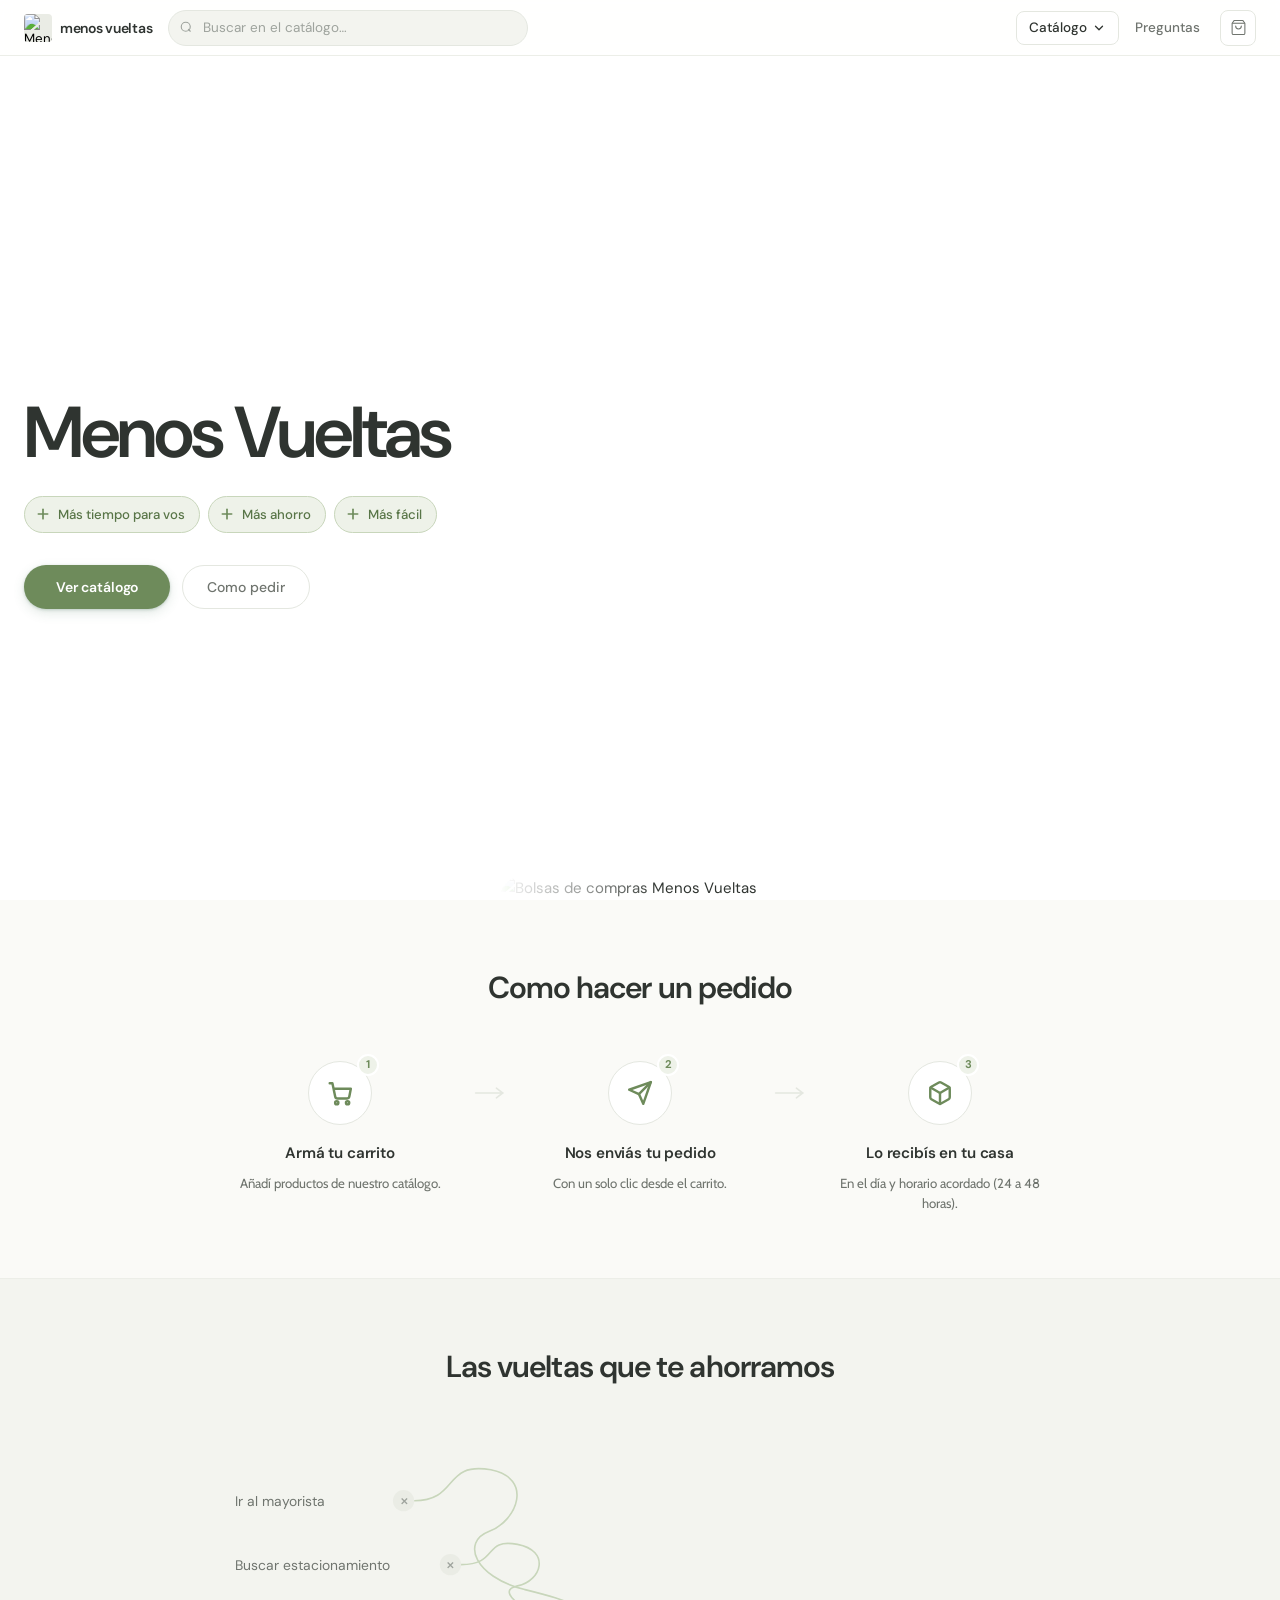
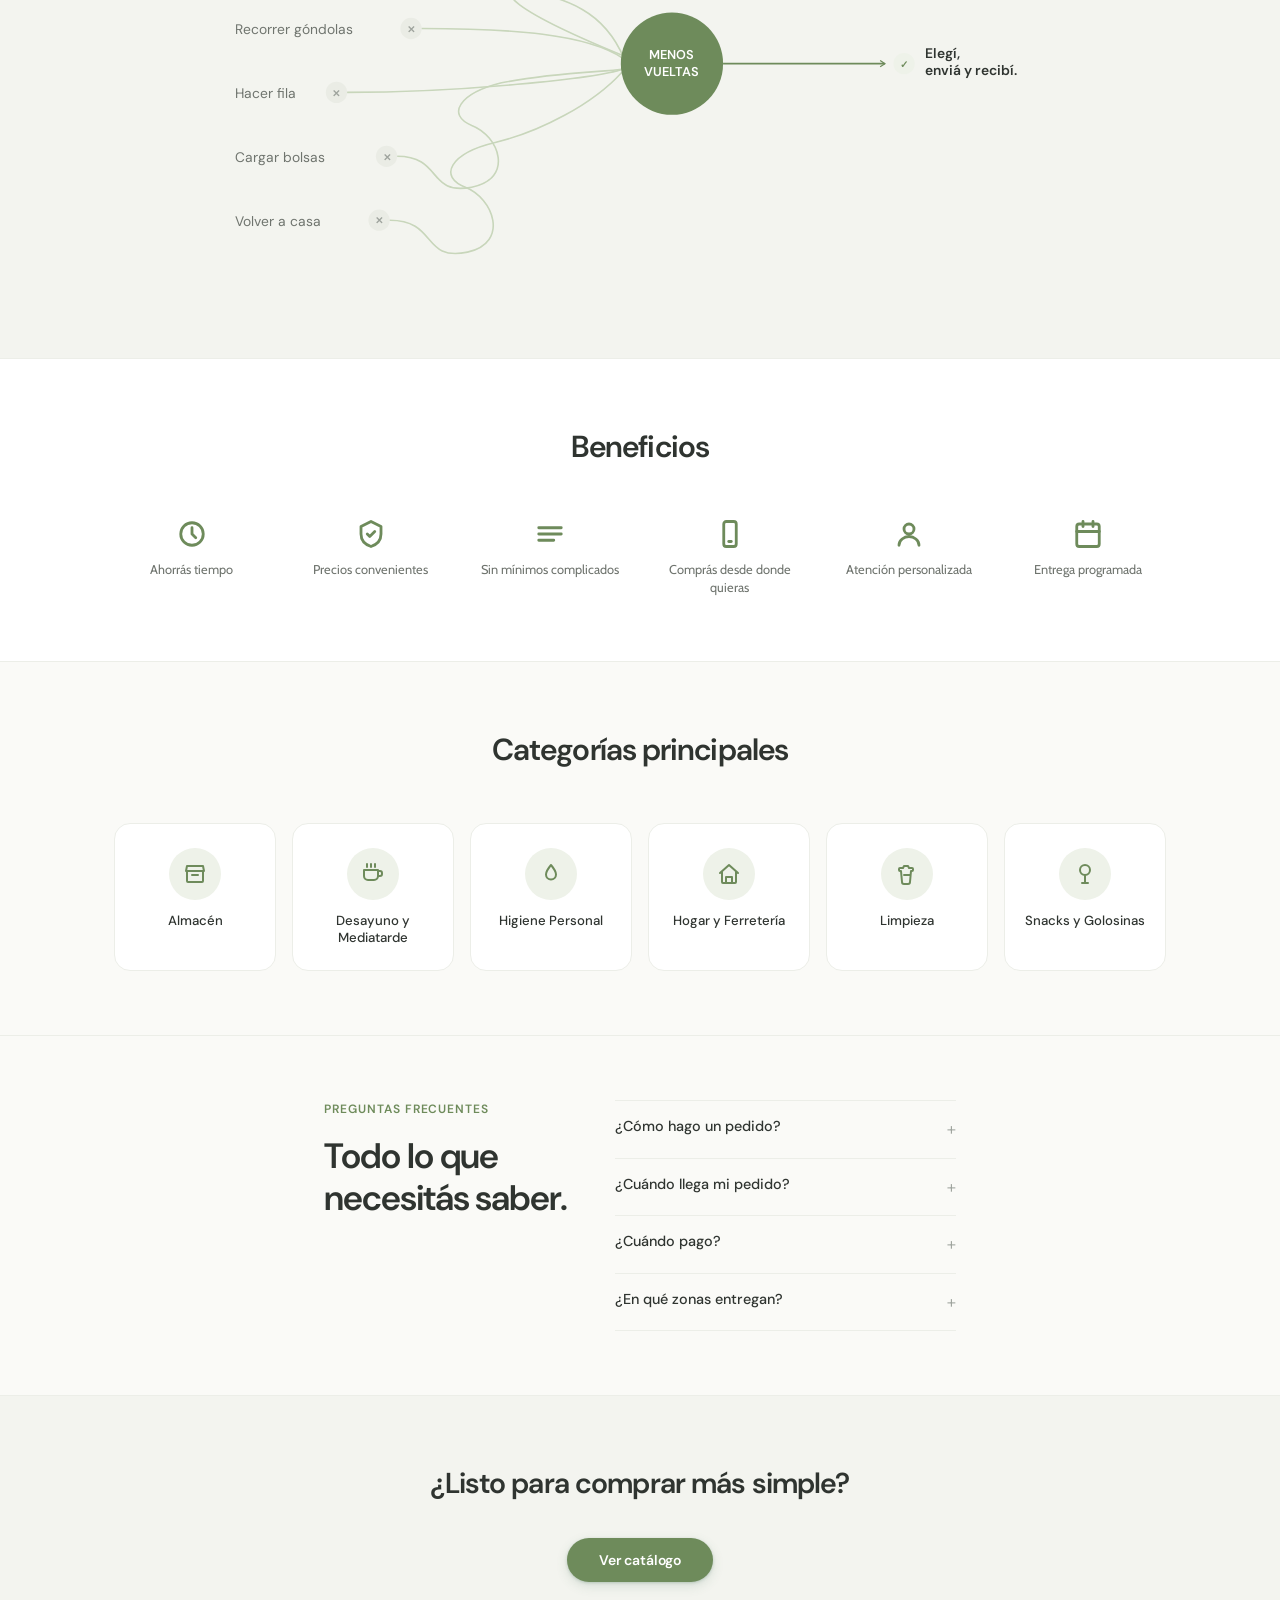
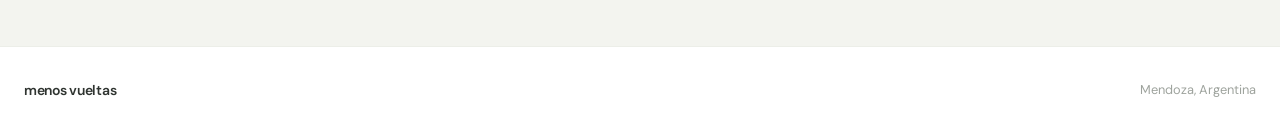
==== index.html @ cc782284 "Update index.html" ====
<!DOCTYPE html>
<html lang="es">
<head>
<meta charset="UTF-8">
<meta name="viewport" content="width=device-width, initial-scale=1.0">
<title>Menos Vueltas</title>
<link rel="preconnect" href="https://fonts.googleapis.com">
<link rel="preconnect" href="https://fonts.gstatic.com" crossorigin>
<link href="https://fonts.googleapis.com/css2?family=DM+Sans:ital,opsz,wght@0,9..40,300;0,9..40,400;0,9..40,500;0,9..40,600;0,9..40,700&family=Cabin:wght@400;500;600&display=swap" rel="stylesheet">
<link rel="stylesheet" href="styles.css">
</head>
<body>

<!-- ══ BARRA SUPERIOR ═ -->
<header class="topbar">
  <div class="topbar-inner">

    <button class="brand" onclick="mostrarLanding()">
      <img src="" alt="Menos Vueltas" class="brand-logo">
      <span class="brand-name">menos vueltas</span>
    </button>

    <div class="topbar-center">
      <div class="search-wrap">
        <svg class="search-icon" viewBox="0 0 20 20" fill="none">
          <circle cx="9" cy="9" r="6" stroke="currentColor" stroke-width="1.5"/>
          <path d="M15 15l-2.5-2.5" stroke="currentColor" stroke-width="1.5" stroke-linecap="round"/>
        </svg>
        <input type="text" id="buscador" placeholder="Buscar en el catálogo…" autocomplete="off">
      </div>
    </div>

    <nav class="topbar-nav">
      <div class="nav-dropdown" id="navDropdown">
        <button class="nav-pill" onclick="toggleMegamenu()">
          Catálogo
          <svg class="chevron" viewBox="0 0 16 16" fill="none">
            <path d="M4 6l4 4 4-4" stroke="currentColor" stroke-width="1.5" stroke-linecap="round" stroke-linejoin="round"/>
          </svg>
        </button>
        <div class="nav-megamenu">
          <div class="megamenu-grid" id="megamenuGrid"></div>
        </div>
      </div>

      <button class="nav-ghost hide-mobile" onclick="scrollLanding('faq')">Preguntas</button>

      <button class="cart-trigger" onclick="abrirCarrito()">
        <svg viewBox="0 0 24 24" fill="none">
          <path d="M6 2L3 6v14a2 2 0 002 2h14a2 2 0 002-2V6l-3-4z" stroke="currentColor" stroke-width="1.5" stroke-linejoin="round"/>
          <line x1="3" y1="6" x2="21" y2="6" stroke="currentColor" stroke-width="1.5"/>
          <path d="M16 10a4 4 0 01-8 0" stroke="currentColor" stroke-width="1.5" stroke-linecap="round"/>
        </svg>
        <span class="cart-count" id="cartCount">0</span>
      </button>
    </nav>

  </div>
</header>


<!-- ══ LANDING ══ -->
<div id="vista-landing">

  <!-- Hero -->
  <section class="hero-bg">
  <div class="hero">
    <div class="hero-inner">
      <h1 class="hero-title">Menos Vueltas</h1>
      <div class="hero-pills">
        <span class="hero-pill">
          <svg viewBox="0 0 24 24" fill="none" stroke="currentColor" stroke-width="2.5" stroke-linecap="round"><line x1="12" y1="5" x2="12" y2="19"/><line x1="5" y1="12" x2="19" y2="12"/></svg>
          Más tiempo para vos
        </span>
        <span class="hero-pill">
          <svg viewBox="0 0 24 24" fill="none" stroke="currentColor" stroke-width="2.5" stroke-linecap="round"><line x1="12" y1="5" x2="12" y2="19"/><line x1="5" y1="12" x2="19" y2="12"/></svg>
          Más ahorro
        </span>
        <span class="hero-pill">
          <svg viewBox="0 0 24 24" fill="none" stroke="currentColor" stroke-width="2.5" stroke-linecap="round"><line x1="12" y1="5" x2="12" y2="19"/><line x1="5" y1="12" x2="19" y2="12"/></svg>
          Más fácil
        </span>
      </div>
      <div class="hero-actions">
        <button class="btn-primary" onclick="mostrarCatalogo()">Ver catálogo</button>
        <button class="btn-ghost-dark" onclick="scrollLanding('como-comprar')">Como pedir</button>
      </div>
    </div>
    <div class="hero-visual">
      <img src="hero-bolsas.jpg" alt="Bolsas de compras Menos Vueltas" class="hero-photo">
    </div>
  </div>
  </section>

  <!-- Cómo comprar -->
  <section id="como-comprar" class="como-comprar">
    <div class="como-comprar-inner">
      <h2 class="seccion-h2-center">Como hacer un pedido</h2>
      <div class="pasos-row">

        <div class="paso">
          <div class="paso-icon">
            <span class="paso-num">1</span>
            <svg viewBox="0 0 24 24" fill="none" stroke="currentColor" stroke-width="2.25" stroke-linecap="round" stroke-linejoin="round">
              <circle cx="9" cy="21" r="1.5"/>
              <circle cx="19" cy="21" r="1.5"/>
              <path d="M2.5 3h2.5l2.6 12.4a2 2 0 002 1.6h9a2 2 0 002-1.8L22 8H6"/>
            </svg>
          </div>
          <h3>Armá tu carrito</h3>
          <p>Añadí productos de nuestro catálogo.</p>
        </div>

        <div class="paso-arrow-wrap">
          <svg class="paso-arrow" viewBox="0 0 40 16" fill="none" stroke="currentColor" stroke-width="2" stroke-linecap="round">
            <path d="M2 8h34M28 2l8 6-8 6"/>
          </svg>
        </div>

        <div class="paso">
          <div class="paso-icon">
            <span class="paso-num">2</span>
            <svg viewBox="0 0 24 24" fill="none" stroke="currentColor" stroke-width="2.25" stroke-linecap="round" stroke-linejoin="round">
              <path d="M22 2L11 13"/>
              <path d="M22 2l-7 20-4-9-9-4 20-7z"/>
            </svg>
          </div>
          <h3>Nos enviás tu pedido</h3>
          <p>Con un solo clic desde el carrito.</p>
        </div>

        <div class="paso-arrow-wrap">
          <svg class="paso-arrow" viewBox="0 0 40 16" fill="none" stroke="currentColor" stroke-width="2" stroke-linecap="round">
            <path d="M2 8h34M28 2l8 6-8 6"/>
          </svg>
        </div>

        <div class="paso">
          <div class="paso-icon">
            <span class="paso-num">3</span>
            <svg viewBox="0 0 24 24" fill="none" stroke="currentColor" stroke-width="2.25" stroke-linecap="round" stroke-linejoin="round">
              <path d="M21 16V8a2 2 0 00-1-1.73l-7-4a2 2 0 00-2 0l-7 4A2 2 0 003 8v8a2 2 0 001 1.73l7 4a2 2 0 002 0l7-4A2 2 0 0021 16z"/>
              <polyline points="3.27 6.96 12 12.01 20.73 6.96"/>
              <line x1="12" y1="22.08" x2="12" y2="12"/>
            </svg>
          </div>
          <h3>Lo recibís en tu casa</h3>
          <p>En el día y horario acordado (24 a 48 horas).</p>
        </div>

      </div>
    </div>
  </section>

  <!-- Las vueltas que te ahorramos -->
  <section class="vueltas">
    <div class="vueltas-inner">
      <h2 class="seccion-h2-center">Las vueltas que te ahorramos</h2>

      <div class="vueltas-svg-wrap">
        <svg class="vueltas-svg" viewBox="0 0 800 420" xmlns="http://www.w3.org/2000/svg" preserveAspectRatio="xMidYMid meet">
          <defs>
            <marker id="arrowVueltas" viewBox="0 0 10 10" refX="8" refY="5" markerWidth="5" markerHeight="5" orient="auto-start-reverse">
              <path d="M2 1L8 5L2 9" fill="none" stroke="#6E8B5B" stroke-width="1.5"/>
            </marker>
          </defs>

          <!-- ══ ITEMS IZQUIERDA — texto a la izquierda, badge pegado al final ══ -->
          <text x="20" y="62"  font-size="13" fill="#6F746E" font-family="DM Sans, sans-serif">Ir al mayorista</text>
          <circle cx="178" cy="57"  r="10" fill="#EAECE5"/>
          <text   x="178" y="61"  font-size="9" fill="#9EA39D" text-anchor="middle" font-weight="600">✕</text>

          <text x="20" y="122" font-size="13" fill="#6F746E" font-family="DM Sans, sans-serif">Buscar estacionamiento</text>
          <circle cx="222" cy="117" r="10" fill="#EAECE5"/>
          <text   x="222" y="121" font-size="9" fill="#9EA39D" text-anchor="middle" font-weight="600">✕</text>

          <text x="20" y="182" font-size="13" fill="#6F746E" font-family="DM Sans, sans-serif">Recorrer góndolas</text>
          <circle cx="185" cy="177" r="10" fill="#EAECE5"/>
          <text   x="185" y="181" font-size="9" fill="#9EA39D" text-anchor="middle" font-weight="600">✕</text>

          <text x="20" y="242" font-size="13" fill="#6F746E" font-family="DM Sans, sans-serif">Hacer fila</text>
          <circle cx="115" cy="237" r="10" fill="#EAECE5"/>
          <text   x="115" y="241" font-size="9" fill="#9EA39D" text-anchor="middle" font-weight="600">✕</text>

          <text x="20" y="302" font-size="13" fill="#6F746E" font-family="DM Sans, sans-serif">Cargar bolsas</text>
          <circle cx="162" cy="297" r="10" fill="#EAECE5"/>
          <text   x="162" y="301" font-size="9" fill="#9EA39D" text-anchor="middle" font-weight="600">✕</text>

          <text x="20" y="362" font-size="13" fill="#6F746E" font-family="DM Sans, sans-serif">Volver a casa</text>
          <circle cx="155" cy="357" r="10" fill="#EAECE5"/>
          <text   x="155" y="361" font-size="9" fill="#9EA39D" text-anchor="middle" font-weight="600">✕</text>

          <!-- ══ CURVAS CON RULOS desde el borde derecho de cada badge ══ -->

          <!-- Ir al mayorista (sale x=188): rulo hacia arriba -->
          <path d="M188 57 C 230 57, 215 20, 260 28 C 300 36, 285 76, 258 86 C 232 96, 245 128, 290 140 C 330 150, 365 158, 385 205"
                stroke="#C8D6BB" stroke-width="1.5" fill="none"/>

          <!-- Buscar estacionamiento (sale x=232): rulo pequeño arriba -->
          <path d="M232 117 C 268 117, 252 92, 285 98 C 316 104, 308 132, 285 137 C 266 141, 275 158, 388 204"
                stroke="#C8D6BB" stroke-width="1.5" fill="none"/>

          <!-- Recorrer góndolas (sale x=195): leve arco -->
          <path d="M195 177 C 280 177, 350 182, 384 205"
                stroke="#C8D6BB" stroke-width="1.5" fill="none"/>

          <!-- Hacer fila (sale x=125): leve arco desde abajo -->
          <path d="M125 237 C 230 237, 360 224, 384 215"
                stroke="#C8D6BB" stroke-width="1.5" fill="none"/>

          <!-- Cargar bolsas (sale x=172): rulo hacia abajo -->
          <path d="M172 297 C 215 297, 200 334, 242 326 C 282 318, 268 278, 242 268 C 218 258, 230 238, 270 228 C 320 218, 365 218, 385 215"
                stroke="#C8D6BB" stroke-width="1.5" fill="none"/>

          <!-- Volver a casa (sale x=165): rulo grande hacia abajo -->
          <path d="M165 357 C 210 357, 195 396, 238 387 C 278 378, 262 336, 236 326 C 210 316, 222 294, 264 284 C 306 274, 356 248, 383 218"
                stroke="#C8D6BB" stroke-width="1.5" fill="none"/>

          <!-- ══ LOGO CENTRAL ══ -->
          <circle cx="430" cy="210" r="48" fill="#6E8B5B"/>
          <text x="430" y="206" font-size="12" fill="white" text-anchor="middle" font-family="DM Sans, sans-serif" font-weight="600">MENOS</text>
          <text x="430" y="222" font-size="12" fill="white" text-anchor="middle" font-family="DM Sans, sans-serif" font-weight="600">VUELTAS</text>

          <!-- ══ LÍNEA DE SALIDA ══ -->
          <path d="M478 210 L 630 210" stroke="#6E8B5B" stroke-width="1.5" fill="none" marker-end="url(#arrowVueltas)"/>

          <!-- Check + texto -->
          <circle cx="648" cy="210" r="10" fill="#EEF2E9"/>
          <text x="648" y="214" font-size="9" fill="#6E8B5B" text-anchor="middle" font-weight="700">✓</text>
          <text x="668" y="205" font-size="13" fill="#2F3430" font-family="DM Sans, sans-serif" font-weight="600">Elegí,</text>
          <text x="668" y="221" font-size="13" fill="#2F3430" font-family="DM Sans, sans-serif" font-weight="600">enviá y recibí.</text>

        </svg>
      </div>

    </div>
  </section>

  <!-- Beneficios -->
  <section class="beneficios">
    <div class="beneficios-inner">
      <h2 class="seccion-h2-center">Beneficios</h2>
      <div class="beneficios-grid">

        <div class="beneficio">
          <svg viewBox="0 0 24 24" fill="none" stroke="currentColor" stroke-width="2.25" stroke-linecap="round" stroke-linejoin="round">
            <circle cx="12" cy="12" r="9"/>
            <polyline points="12 7 12 12 15 15"/>
          </svg>
          <p>Ahorrás tiempo</p>
        </div>

        <div class="beneficio">
          <svg viewBox="0 0 24 24" fill="none" stroke="currentColor" stroke-width="2.25" stroke-linecap="round" stroke-linejoin="round">
            <path d="M12 2l8 4v6c0 5-3.5 8.5-8 10-4.5-1.5-8-5-8-10V6l8-4z"/>
            <path d="M9 12l2 2 4-4"/>
          </svg>
          <p>Precios convenientes</p>
        </div>

        <div class="beneficio">
          <svg viewBox="0 0 24 24" fill="none" stroke="currentColor" stroke-width="2.25" stroke-linecap="round" stroke-linejoin="round">
            <path d="M3 7h18M3 12h18M3 17h12"/>
          </svg>
          <p>Sin mínimos complicados</p>
        </div>

        <div class="beneficio">
          <svg viewBox="0 0 24 24" fill="none" stroke="currentColor" stroke-width="2.25" stroke-linecap="round" stroke-linejoin="round">
            <rect x="7" y="2" width="10" height="20" rx="2"/>
            <line x1="11" y1="18" x2="13" y2="18"/>
          </svg>
          <p>Comprás desde donde quieras</p>
        </div>

        <div class="beneficio">
          <svg viewBox="0 0 24 24" fill="none" stroke="currentColor" stroke-width="2.25" stroke-linecap="round" stroke-linejoin="round">
            <circle cx="12" cy="8" r="4"/>
            <path d="M4 21c0-4 4-7 8-7s8 3 8 7"/>
          </svg>
          <p>Atención personalizada</p>
        </div>

        <div class="beneficio">
          <svg viewBox="0 0 24 24" fill="none" stroke="currentColor" stroke-width="2.25" stroke-linecap="round" stroke-linejoin="round">
            <rect x="3" y="4" width="18" height="18" rx="2"/>
            <line x1="16" y1="2" x2="16" y2="6"/>
            <line x1="8" y1="2" x2="8" y2="6"/>
            <line x1="3" y1="10" x2="21" y2="10"/>
          </svg>
          <p>Entrega programada</p>
        </div>

      </div>
    </div>
  </section>

  <!-- Categorías principales -->
  <section class="categorias-home">
    <div class="categorias-home-inner">
      <h2 class="seccion-h2-center">Categorías principales</h2>
      <div class="categorias-grid">

        <button class="categoria-card" onclick="mostrarCatalogo('Almacen')">
          <div class="categoria-img-wrap">
            <svg viewBox="0 0 24 24" fill="none" stroke="currentColor" stroke-width="2" stroke-linecap="round" stroke-linejoin="round"><path d="M3 9l1-5h16l1 5"/><path d="M4 9h16v10a1 1 0 01-1 1H5a1 1 0 01-1-1V9z"/><line x1="9" y1="13" x2="15" y2="13"/></svg>
          </div>
          <span>Almacén</span>
        </button>

        <button class="categoria-card" onclick="mostrarCatalogo('Desayuno y Mediatarde')">
          <div class="categoria-img-wrap">
            <svg viewBox="0 0 24 24" fill="none" stroke="currentColor" stroke-width="2" stroke-linecap="round" stroke-linejoin="round"><path d="M3 8h14v6a4 4 0 01-4 4H7a4 4 0 01-4-4V8z"/><path d="M17 9h2a2 2 0 012 2v1a2 2 0 01-2 2h-2"/><line x1="6" y1="2" x2="6" y2="5"/><line x1="10" y1="2" x2="10" y2="5"/><line x1="14" y1="2" x2="14" y2="5"/></svg>
          </div>
          <span>Desayuno y Mediatarde</span>
        </button>

        <button class="categoria-card" onclick="mostrarCatalogo('Higiene Personal')">
          <div class="categoria-img-wrap">
            <svg viewBox="0 0 24 24" fill="none" stroke="currentColor" stroke-width="2" stroke-linecap="round" stroke-linejoin="round"><path d="M12 3c2.5 3 5 6.2 5 9.5a5 5 0 01-10 0C7 9.2 9.5 6 12 3z"/></svg>
          </div>
          <span>Higiene Personal</span>
        </button>

        <button class="categoria-card" onclick="mostrarCatalogo('Hogar y Ferreteria')">
          <div class="categoria-img-wrap">
            <svg viewBox="0 0 24 24" fill="none" stroke="currentColor" stroke-width="2" stroke-linecap="round" stroke-linejoin="round"><path d="M3 11l9-8 9 8"/><path d="M5 10v10a1 1 0 001 1h12a1 1 0 001-1V10"/><path d="M9 21v-6h6v6"/></svg>
          </div>
          <span>Hogar y Ferretería</span>
        </button>

        <button class="categoria-card" onclick="mostrarCatalogo('Limpieza')">
          <div class="categoria-img-wrap">
            <svg viewBox="0 0 24 24" fill="none" stroke="currentColor" stroke-width="2" stroke-linecap="round" stroke-linejoin="round"><path d="M9 4h4l1 2h3a1 1 0 011 1v1a1 1 0 01-1 1h-1l-1 11a2 2 0 01-2 2H9a2 2 0 01-2-2L6 9H5a1 1 0 01-1-1V7a1 1 0 011-1h3l1-2z"/><line x1="9" y1="13" x2="15" y2="13"/></svg>
          </div>
          <span>Limpieza</span>
        </button>

        <button class="categoria-card" onclick="mostrarCatalogo('Snacks y Golosinas')">
          <div class="categoria-img-wrap">
            <svg viewBox="0 0 24 24" fill="none" stroke="currentColor" stroke-width="2" stroke-linecap="round" stroke-linejoin="round"><circle cx="12" cy="8" r="5"/><path d="M12 13v8"/><path d="M9 21h6"/></svg>
          </div>
          <span>Snacks y Golosinas</span>
        </button>

      </div>
    </div>
  </section>

  <!-- FAQ -->
  <section id="faq" class="faq-section">
    <div class="faq-inner">
      <div class="faq-header">
        <div class="sobre-label">Preguntas frecuentes</div>
        <h2 class="sobre-title">Todo lo que necesitás saber.</h2>
      </div>
      <div class="faq-list">

        <div class="faq-item">
          <button class="faq-pregunta" onclick="toggleFaq(this)">
            <span>¿Cómo hago un pedido?</span>
            <span class="faq-icono">+</span>
          </button>
          <div class="faq-respuesta">
            Elegís los productos desde el catálogo, los agregás al carrito y al finalizar
            te redirigimos a WhatsApp con el pedido ya armado. Nosotros lo confirmamos y coordinamos la entrega.
          </div>
        </div>

        <div class="faq-item">
          <button class="faq-pregunta" onclick="toggleFaq(this)">
            <span>¿Cuándo llega mi pedido?</span>
            <span class="faq-icono">+</span>
          </button>
          <div class="faq-respuesta">
            Coordinamos la entrega según tu zona y tus horarios. Normalmente entre 24 a 48 horas.
          </div>
        </div>

        <div class="faq-item">
          <button class="faq-pregunta" onclick="toggleFaq(this)">
            <span>¿Cuándo pago?</span>
            <span class="faq-icono">+</span>
          </button>
          <div class="faq-respuesta">
            Te vamos a pedir una seña del 10% del total para confirmar tu pedido. El resto lo pagás cuando recibís tu pedido.
          </div>
        </div>

        <div class="faq-item">
          <button class="faq-pregunta" onclick="toggleFaq(this)">
            <span>¿En qué zonas entregan?</span>
            <span class="faq-icono">+</span>
          </button>
          <div class="faq-respuesta">
            Entregamos en Carrodilla y alrededores. Consultanos por WhatsApp por tu dirección.
          </div>
        </div>

      </div>
    </div>
  </section>

  <!-- CTA final -->
  <section class="cta-final">
    <div class="cta-final-inner">
      <h2>¿Listo para comprar más simple?</h2>
      <button class="btn-primary" onclick="mostrarCatalogo()">Ver catálogo</button>
    </div>
  </section>

  <footer class="footer">
    <div class="footer-inner">
      <span class="brand-name">menos vueltas</span>
      <span class="footer-copy">Mendoza, Argentina</span>
    </div>
  </footer>

</div><!-- /vista-landing -->


<!-- ══ CATÁLOGO ══ -->
<div id="vista-catalogo">

  <div class="catalogo-topbar">
    <div class="catalogo-topbar-inner">
      <button class="back-btn" onclick="mostrarLanding()">
        <svg viewBox="0 0 20 20" fill="none">
          <path d="M12 4l-6 6 6 6" stroke="currentColor" stroke-width="1.5" stroke-linecap="round" stroke-linejoin="round"/>
        </svg>
        Inicio
      </button>
      <span class="catalogo-titulo-label" id="catalogo-titulo-label">Catálogo</span>
    </div>
  </div>

  <div class="filtros-wrap">
    <div class="filtros" id="filtros"></div>
  </div>

  <div class="subfiltros-wrap" id="subfiltrosWrap">
    <div class="subfiltros" id="subfiltros"></div>
  </div>

  <main class="catalogo-main">
    <div class="loading" id="loading">
      <div class="loading-spinner"></div>
      <p>Cargando productos…</p>
    </div>
    <div id="catalogo"></div>
  </main>

</div><!-- /vista-catalogo -->


<!-- ══ CARRITO (drawer) ══ -->
<div class="carrito-overlay" id="carritoOverlay" onclick="if(event.target===this)cerrarCarrito()">
  <aside class="carrito-panel">

    <div class="carrito-header">
      <h2>Tu pedido</h2>
      <button class="carrito-close" onclick="cerrarCarrito()">
        <svg viewBox="0 0 20 20" fill="none">
          <path d="M5 5l10 10M15 5L5 15" stroke="currentColor" stroke-width="1.5" stroke-linecap="round"/>
        </svg>
      </button>
    </div>

    <div class="carrito-items" id="carritoItems">
      <div class="carrito-empty">Tu carrito está vacío</div>
    </div>

    <div class="carrito-footer">
      <div class="carrito-total">
        <span class="carrito-total-label">Total estimado</span>
        <span class="carrito-total-valor" id="carritoTotal">—</span>
      </div>
      <div class="carrito-nota" id="carritoNota"></div>
      <button class="whatsapp-btn" onclick="enviarWhatsApp()">
        <svg viewBox="0 0 24 24" fill="currentColor">
          <path d="M17.472 14.382c-.297-.149-1.758-.867-2.03-.967-.273-.099-.471-.148-.67.15-.197.297-.767.966-.94 1.164-.173.199-.347.223-.644.075-.297-.15-1.255-.463-2.39-1.475-.883-.788-1.48-1.761-1.653-2.059-.173-.297-.018-.458.13-.606.134-.133.298-.347.446-.52.149-.174.198-.298.298-.497.099-.198.05-.371-.025-.52-.075-.149-.669-1.612-.916-2.207-.242-.579-.487-.5-.669-.51-.173-.008-.371-.01-.57-.01-.198 0-.52.074-.792.372-.272.297-1.04 1.016-1.04 2.479 0 1.462 1.065 2.875 1.213 3.074.149.198 2.096 3.2 5.077 4.487.709.306 1.262.489 1.694.625.712.227 1.36.195 1.871.118.571-.085 1.758-.719 2.006-1.413.248-.694.248-1.289.173-1.413-.074-.124-.272-.198-.57-.347m-5.421 7.403h-.004a9.87 9.87 0 01-5.031-1.378l-.361-.214-3.741.982.998-3.648-.235-.374a9.86 9.86 0 01-1.51-5.26c.001-5.45 4.436-9.884 9.888-9.884 2.64 0 5.122 1.03 6.988 2.898a9.825 9.825 0 012.893 6.994c-.003 5.45-4.437 9.884-9.885 9.884m8.413-18.297A11.815 11.815 0 0012.05 0C5.495 0 .16 5.335.157 11.892c0 2.096.547 4.142 1.588 5.945L.057 24l6.305-1.654a11.882 11.882 0 005.683 1.448h.005c6.554 0 11.89-5.335 11.893-11.893a11.821 11.821 0 00-3.48-8.413z"/>
        </svg>
        Enviar pedido
      </button>
    </div>

  </aside>
</div>

<script src="app.js"></script>
</body>
</html>
---- styles.css ----
/* ══════════════════════════════════════════════════════
   MENOS VUELTAS — Sistema de diseño
   Filosofía: MENOS. Más aire. Más claridad.
══════════════════════════════════════════════════════ */

@import url('https://fonts.googleapis.com/css2?family=DM+Sans:wght@300;400;500;600;700&family=Cabin:wght@400;500;600&display=swap');

/* ── Tokens ── */
:root {
  /* Superficies */
  --bg:        #FAFAF7;
  --surface:   #ffffff;
  --surface-2: #F3F4EF;
  --surface-3: #EAECE5;

  /* Bordes */
  --line:      #E4E7E0;
  --line-soft: #ECEEE8;

  /* Texto */
  --t1: #2F3430;
  --t2: #6F746E;
  --t3: #9EA39D;

  /* Acento — verde oliva */
  --accent:      #6E8B5B;
  --accent-2:    #587547;
  --accent-bg:   #EEF2E9;
  --accent-line: #C8D6BB;

  /* Util */
  --red:   #c0392b;
  --wa:    #25D366;

  /* Tipografía */
  --font:      'DM Sans', -apple-system, BlinkMacSystemFont, sans-serif;
  --font-body: 'Cabin', Georgia, serif;

  /* Espaciado */
  --space-1: 4px;
  --space-2: 8px;
  --space-3: 12px;
  --space-4: 16px;
  --space-5: 24px;
  --space-6: 32px;
  --space-7: 48px;
  --space-8: 48px;
  --space-9: 64px;

  /* Radios */
  --r1: 4px;
  --r2: 8px;
  --r3: 12px;
  --r4: 16px;
  --r5: 24px;
  --rf: 999px;

  /* Sombras */
  --s1: 0 1px 3px rgba(0,0,0,.05), 0 1px 2px rgba(0,0,0,.04);
  --s2: 0 4px 16px rgba(0,0,0,.06), 0 1px 4px rgba(0,0,0,.04);
  --s3: 0 8px 32px rgba(0,0,0,.08), 0 2px 8px rgba(0,0,0,.04);
  --s4: 0 20px 60px rgba(0,0,0,.10), 0 4px 16px rgba(0,0,0,.05);

  --ease: cubic-bezier(.16,1,.3,1);
  --t: 180ms;
}

/* ── Reset ── */
*, *::before, *::after { box-sizing: border-box; margin: 0; padding: 0; }
html { scroll-behavior: smooth; -webkit-text-size-adjust: 100%; }
body {
  font-family: var(--font);
  background: var(--bg);
  color: var(--t1);
  font-size: 15px;
  line-height: 1.6;
  -webkit-font-smoothing: antialiased;
  -moz-osx-font-smoothing: grayscale;
}

/* Textos largos y párrafos usan Cabin */
.hero-sub,
.sobre-text,
.faq-respuesta,
.pillar p,
.carrito-nota {
  font-family: var(--font-body);
}
button { font-family: var(--font); cursor: pointer; }
img { display: block; max-width: 100%; }


/* ══════════════════════════════════════════════════════
   TOPBAR
══════════════════════════════════════════════════════ */
.topbar {
  position: sticky;
  top: 0;
  z-index: 100;
  height: 56px;
  background: rgba(255,255,255,.90);
  backdrop-filter: saturate(180%) blur(16px);
  -webkit-backdrop-filter: saturate(180%) blur(16px);
  border-bottom: 1px solid var(--line-soft);
}

.topbar-inner {
  max-width: 1280px;
  margin: 0 auto;
  padding: 0 var(--space-5);
  height: 100%;
  display: flex;
  align-items: center;
  gap: var(--space-4);
}

/* Marca */
.brand {
  display: flex;
  align-items: center;
  gap: var(--space-2);
  background: none;
  border: none;
  padding: 0;
  flex-shrink: 0;
  text-decoration: none;
}
.brand-logo {
  width: 28px;
  height: 28px;
  border-radius: var(--r1);
  background: var(--surface-3);
  object-fit: contain;
}
.brand-name {
  font-size: 0.875rem;
  font-weight: 600;
  color: var(--t1);
  letter-spacing: -0.02em;
}

/* Buscador */
.topbar-center {
  flex: 1;
  max-width: 360px;
}
.search-wrap {
  position: relative;
  display: flex;
  align-items: center;
}
.search-icon {
  position: absolute;
  left: 11px;
  width: 15px;
  height: 15px;
  color: var(--t3);
  pointer-events: none;
  flex-shrink: 0;
}
.search-wrap input {
  width: 100%;
  height: 36px;
  padding: 0 var(--space-4) 0 34px;
  border: 1px solid var(--line);
  border-radius: var(--rf);
  background: var(--surface-2);
  font-family: var(--font);
  font-size: 0.845rem;
  color: var(--t1);
  outline: none;
  transition: border-color var(--t) var(--ease),
              background var(--t) var(--ease),
              box-shadow var(--t) var(--ease);
}
.search-wrap input::placeholder { color: var(--t3); }
.search-wrap input:focus {
  border-color: var(--accent-line);
  background: var(--surface);
  box-shadow: 0 0 0 3px rgba(61,107,79,.10);
}

/* Nav */
.topbar-nav {
  display: flex;
  align-items: center;
  gap: var(--space-1);
  margin-left: auto;
  flex-shrink: 0;
}

.nav-ghost {
  height: 34px;
  padding: 0 var(--space-3);
  border: none;
  background: none;
  color: var(--t2);
  font-size: 0.845rem;
  font-weight: 500;
  border-radius: var(--r2);
  transition: background var(--t), color var(--t);
  white-space: nowrap;
}
.nav-ghost:hover { background: var(--surface-2); color: var(--t1); }

/* Dropdown catálogo */
.nav-dropdown { position: relative; }

.nav-pill {
  height: 34px;
  padding: 0 var(--space-3);
  border: 1px solid var(--line);
  background: var(--surface);
  color: var(--t1);
  font-size: 0.845rem;
  font-weight: 500;
  border-radius: var(--r2);
  display: flex;
  align-items: center;
  gap: 5px;
  transition: background var(--t), border-color var(--t), color var(--t);
}
.nav-pill:hover { background: var(--surface-2); }
.nav-dropdown.open .nav-pill {
  background: var(--accent);
  border-color: var(--accent);
  color: white;
}
.chevron {
  width: 14px;
  height: 14px;
  transition: transform var(--t) var(--ease);
}
.nav-dropdown.open .chevron { transform: rotate(180deg); }

/* Megamenu */
.nav-megamenu {
  display: none;
  position: fixed;
  left: var(--space-4);
  right: var(--space-4);
  background: var(--surface);
  border: 1px solid var(--line);
  border-radius: var(--r4);
  box-shadow: var(--s4);
  z-index: 200;
  padding: var(--space-5) var(--space-6);
}
.nav-dropdown.open .nav-megamenu { display: block; }

.megamenu-grid {
  display: flex;
  gap: 0;
  overflow-x: auto;
  scrollbar-width: none;
}
.megamenu-grid::-webkit-scrollbar { display: none; }

.megamenu-col {
  flex: 1;
  min-width: 130px;
  max-width: 180px;
  padding: 0 var(--space-5);
  border-right: 1px solid var(--line-soft);
}
.megamenu-col:first-child { padding-left: 0; }
.megamenu-col:last-child  { border-right: none; padding-right: 0; }

.megamenu-cat {
  font-size: 0.68rem;
  font-weight: 600;
  color: var(--accent);
  text-transform: uppercase;
  letter-spacing: .08em;
  margin-bottom: var(--space-3);
  padding-bottom: var(--space-2);
  border-bottom: 1px solid var(--accent-bg);
}
.megamenu-sub {
  display: block;
  width: 100%;
  padding: 5px 0;
  background: none;
  border: none;
  text-align: left;
  font-size: 0.845rem;
  color: var(--t2);
  transition: color var(--t);
  white-space: normal;
  word-break: break-word;
  line-height: 1.35;
}
.megamenu-sub:hover { color: var(--accent); }

/* Carrito trigger */
.cart-trigger {
  position: relative;
  width: 36px;
  height: 36px;
  border: 1px solid var(--line);
  background: var(--surface);
  border-radius: var(--r2);
  display: flex;
  align-items: center;
  justify-content: center;
  color: var(--t2);
  transition: background var(--t), border-color var(--t), color var(--t);
  margin-left: var(--space-1);
}
.cart-trigger svg { width: 17px; height: 17px; }
.cart-trigger:hover { background: var(--surface-2); color: var(--t1); }

.cart-count {
  position: absolute;
  top: -5px;
  right: -5px;
  min-width: 18px;
  height: 18px;
  padding: 0 4px;
  background: var(--accent);
  color: white;
  border-radius: var(--rf);
  font-size: 0.68rem;
  font-weight: 600;
  display: none;
  align-items: center;
  justify-content: center;
  border: 2px solid var(--surface);
}
.cart-count.visible { display: flex; }


/* ══════════════════════════════════════════════════════
   VISTAS
══════════════════════════════════════════════════════ */
#vista-landing  { display: block; }
#vista-catalogo { display: none;  }
#vista-landing.oculta   { display: none;  }
#vista-catalogo.visible { display: block; }


/* ══════════════════════════════════════════════════════
   LANDING — HERO
══════════════════════════════════════════════════════ */
.hero-bg {
  background: var(--surface);
}

.hero {
  display: flex;
  align-items: center;
  gap: var(--space-8);
  min-height: calc(100vh - 56px);
  max-width: 1280px;
  margin: 0 auto;
  padding: var(--space-8) var(--space-5) 0;
}

.hero-inner { max-width: 560px; }

.hero-eyebrow {
  font-size: 0.775rem;
  font-weight: 500;
  color: var(--accent);
  letter-spacing: .06em;
  text-transform: uppercase;
  margin-bottom: var(--space-5);
}

.hero-title {
  font-size: clamp(2.8rem, 6vw, 4.5rem);
  font-weight: 600;
  line-height: 1.06;
  letter-spacing: -0.04em;
  color: var(--t1);
  margin-bottom: var(--space-5);
}

.hero-sub {
  font-size: 1.05rem;
  line-height: 1.7;
  color: var(--t2);
  font-weight: 400;
  max-width: 400px;
  margin-bottom: var(--space-7);
}

.hero-pills {
  display: flex;
  flex-wrap: wrap;
  gap: var(--space-2);
  margin-bottom: var(--space-6);
}

.hero-pill {
  display: inline-flex;
  align-items: center;
  gap: 7px;
  padding: 7px 14px 7px 10px;
  background: var(--accent-bg);
  border: 1px solid var(--accent-line);
  border-radius: var(--rf);
  font-size: 0.825rem;
  font-weight: 500;
  color: var(--accent-2);
}
.hero-pill svg {
  width: 16px;
  height: 16px;
  color: var(--accent);
  flex-shrink: 0;
}

.hero-actions {
  display: flex;
  align-items: center;
  gap: var(--space-3);
  flex-wrap: wrap;
}

.hero-visual {
  flex: 1;
  display: flex;
  align-items: flex-end;
  justify-content: center;
  min-height: 300px;
  position: relative;
  align-self: stretch;
}

.hero-photo {
  width: 100%;
  height: auto;
  max-height: 480px;
  object-fit: cover;
  object-position: bottom;
  border-radius: var(--r5) var(--r5) 0 0;
  -webkit-mask-image: linear-gradient(to right, transparent 0%, black 22%);
  mask-image: linear-gradient(to right, transparent 0%, black 22%);
  display: block;
}


/* ══════════════════════════════════════════════════════
   BOTONES (sistema)
══════════════════════════════════════════════════════ */
.btn-primary {
  height: 44px;
  padding: 0 var(--space-6);
  background: var(--accent);
  color: white;
  border: none;
  border-radius: var(--rf);
  font-size: 0.875rem;
  font-weight: 600;
  letter-spacing: -0.01em;
  transition: background var(--t) var(--ease),
              transform var(--t) var(--ease),
              box-shadow var(--t) var(--ease);
  box-shadow: 0 1px 3px rgba(61,107,79,.25), 0 4px 12px rgba(61,107,79,.15);
}
.btn-primary:hover {
  background: var(--accent-2);
  transform: translateY(-1px);
  box-shadow: 0 2px 6px rgba(61,107,79,.25), 0 8px 20px rgba(61,107,79,.18);
}
.btn-primary:active { transform: translateY(0); }

.btn-ghost-dark {
  height: 44px;
  padding: 0 var(--space-5);
  background: none;
  color: var(--t2);
  border: 1px solid var(--line);
  border-radius: var(--rf);
  font-size: 0.875rem;
  font-weight: 500;
  transition: background var(--t), color var(--t), border-color var(--t);
}
.btn-ghost-dark:hover { background: var(--surface-2); color: var(--t1); border-color: var(--surface-3); }


/* ══════════════════════════════════════════════════════
   PILLARS
══════════════════════════════════════════════════════ */
.pillars {
  background: var(--bg);
  border-bottom: 1px solid var(--line-soft);
}

.pillars-inner {
  max-width: 1280px;
  margin: 0 auto;
  padding: var(--space-8) var(--space-5);
  display: flex;
  align-items: stretch;
  gap: 0;
}

.pillar {
  flex: 1;
  padding: 0 var(--space-7);
}
.pillar:first-child { padding-left: 0; }
.pillar:last-child  { padding-right: 0; }

.pillar-divider {
  width: 1px;
  background: var(--line);
  flex-shrink: 0;
  align-self: stretch;
}

.pillar-num {
  display: block;
  font-size: 0.68rem;
  font-weight: 600;
  color: var(--accent);
  letter-spacing: .08em;
  margin-bottom: var(--space-3);
}
.pillar h3 {
  font-size: 1.1rem;
  font-weight: 600;
  letter-spacing: -0.02em;
  color: var(--t1);
  margin-bottom: var(--space-2);
}
.pillar p {
  font-size: 0.875rem;
  color: var(--t2);
  line-height: 1.65;
}


/* ══════════════════════════════════════════════════════
   TÍTULO DE SECCIÓN CENTRADO (reutilizable)
══════════════════════════════════════════════════════ */
.seccion-h2-center {
  font-size: clamp(1.5rem, 2.6vw, 1.9rem);
  font-weight: 600;
  letter-spacing: -0.03em;
  color: var(--t1);
  text-align: center;
  margin-bottom: var(--space-7);
}


/* ══════════════════════════════════════════════════════
   CÓMO COMPRAR
══════════════════════════════════════════════════════ */
.como-comprar {
  background: var(--bg);
  border-bottom: 1px solid var(--line-soft);
}
.como-comprar-inner {
  max-width: 1100px;
  margin: 0 auto;
  padding: var(--space-9) var(--space-5);
}

.pasos-row {
  display: flex;
  align-items: flex-start;
  justify-content: center;
  gap: var(--space-5);
}

.paso {
  flex: 1;
  max-width: 220px;
  display: flex;
  flex-direction: column;
  align-items: center;
  text-align: center;
}

.paso-icon {
  width: 64px;
  height: 64px;
  border-radius: 50%;
  background: var(--surface);
  border: 1px solid var(--line);
  display: flex;
  align-items: center;
  justify-content: center;
  margin-bottom: var(--space-4);
  color: var(--accent);
  position: relative;
}
.paso-icon svg { width: 26px; height: 26px; }

.paso-num {
  position: absolute;
  top: -8px;
  right: -8px;
  font-size: 0.7rem;
  font-weight: 700;
  color: var(--accent);
  background: var(--accent-bg);
  border: 2px solid var(--surface);
  width: 22px;
  height: 22px;
  border-radius: 50%;
  display: flex;
  align-items: center;
  justify-content: center;
}

.paso h3 {
  font-size: 0.95rem;
  font-weight: 600;
  letter-spacing: -0.01em;
  color: var(--t1);
  margin-bottom: var(--space-2);
}
.paso p {
  font-size: 0.825rem;
  color: var(--t2);
  font-family: var(--font-body);
  line-height: 1.55;
}

/* Centrado exacto respecto a los 64px del paso-icon */
.paso-arrow-wrap {
  display: flex;
  align-items: center;
  height: 64px;
  flex-shrink: 0;
}

.paso-arrow {
  width: 32px;
  height: 14px;
  color: var(--line);
  flex-shrink: 0;
}


/* ══════════════════════════════════════════════════════
   LAS VUELTAS QUE TE AHORRAMOS
══════════════════════════════════════════════════════ */
.vueltas {
  background: var(--surface-2);
  border-bottom: 1px solid var(--line-soft);
}
.vueltas-inner {
  max-width: 900px;
  margin: 0 auto;
  padding: var(--space-9) var(--space-5);
}

.vueltas-grid {
  display: flex;
  align-items: center;
  justify-content: center;
  gap: var(--space-7);
  flex-wrap: wrap;
}

.vueltas-lista {
  list-style: none;
  display: flex;
  flex-direction: column;
  gap: var(--space-3);
}
.vueltas-lista li {
  display: flex;
  align-items: center;
  gap: var(--space-2);
  font-size: 0.9rem;
  color: var(--t2);
  font-family: var(--font-body);
}
.vueltas-lista-check li { color: var(--t1); font-weight: 500; }

.vueltas-x {
  width: 18px;
  height: 18px;
  border-radius: 50%;
  background: var(--surface-3);
  color: var(--t3);
  font-size: 0.65rem;
  display: flex;
  align-items: center;
  justify-content: center;
  flex-shrink: 0;
}
.vueltas-check {
  width: 18px;
  height: 18px;
  border-radius: 50%;
  background: var(--accent-bg);
  color: var(--accent);
  font-size: 0.7rem;
  font-weight: 700;
  display: flex;
  align-items: center;
  justify-content: center;
  flex-shrink: 0;
}

.vueltas-centro {
  width: 72px;
  height: 72px;
  border-radius: 50%;
  background: var(--accent);
  color: white;
  display: flex;
  align-items: center;
  justify-content: center;
  flex-shrink: 0;
  box-shadow: 0 4px 16px rgba(110,139,91,.28);
}
.vueltas-centro svg { width: 30px; height: 30px; }


/* ══════════════════════════════════════════════════════
   BENEFICIOS
══════════════════════════════════════════════════════ */
.beneficios {
  background: var(--surface);
  border-bottom: 1px solid var(--line-soft);
}
.beneficios-inner {
  max-width: 1100px;
  margin: 0 auto;
  padding: var(--space-9) var(--space-5);
}

.beneficios-grid {
  display: grid;
  grid-template-columns: repeat(6, 1fr);
  gap: var(--space-5);
}

.beneficio {
  display: flex;
  flex-direction: column;
  align-items: center;
  text-align: center;
  gap: var(--space-3);
}
.beneficio svg {
  width: 30px;
  height: 30px;
  color: var(--accent);
}
.beneficio p {
  font-size: 0.8rem;
  color: var(--t2);
  line-height: 1.4;
  font-family: var(--font-body);
}


/* ══════════════════════════════════════════════════════
   CATEGORÍAS PRINCIPALES
══════════════════════════════════════════════════════ */
.categorias-home {
  background: var(--bg);
  border-bottom: 1px solid var(--line-soft);
}
.categorias-home-inner {
  max-width: 1100px;
  margin: 0 auto;
  padding: var(--space-9) var(--space-5);
}

.categorias-grid {
  display: grid;
  grid-template-columns: repeat(6, 1fr);
  gap: var(--space-4);
}

.categoria-card {
  background: var(--surface);
  border: 1px solid var(--line-soft);
  border-radius: var(--r4);
  padding: var(--space-5) var(--space-3);
  display: flex;
  flex-direction: column;
  align-items: center;
  gap: var(--space-3);
  cursor: pointer;
  transition: border-color var(--t) var(--ease), transform var(--t) var(--ease), box-shadow var(--t) var(--ease);
}
.categoria-card:hover {
  border-color: var(--accent-line);
  transform: translateY(-2px);
  box-shadow: var(--s2);
}

.categoria-img-wrap {
  width: 52px;
  height: 52px;
  border-radius: 50%;
  background: var(--accent-bg);
  display: flex;
  align-items: center;
  justify-content: center;
  color: var(--accent);
}
.categoria-img-wrap svg { width: 24px; height: 24px; }

.categoria-card span {
  font-size: 0.825rem;
  font-weight: 500;
  color: var(--t1);
}


/* ══════════════════════════════════════════════════════
   CTA FINAL
══════════════════════════════════════════════════════ */
.cta-final {
  background: var(--surface-2);
}
.cta-final-inner {
  max-width: 600px;
  margin: 0 auto;
  padding: var(--space-9) var(--space-5);
  text-align: center;
  display: flex;
  flex-direction: column;
  align-items: center;
  gap: var(--space-6);
}
.cta-final h2 {
  font-size: clamp(1.4rem, 2.6vw, 1.8rem);
  font-weight: 600;
  letter-spacing: -0.03em;
  color: var(--t1);
}


/* ══════════════════════════════════════════════════════
   SOBRE NOSOTROS
══════════════════════════════════════════════════════ */
.sobre {
  background: var(--surface);
  border-bottom: 1px solid var(--line-soft);
}
.sobre-inner {
  max-width: 680px;
  margin: 0 auto;
  padding: var(--space-9) var(--space-5);
}
.sobre-label {
  font-size: 0.75rem;
  font-weight: 600;
  color: var(--accent);
  text-transform: uppercase;
  letter-spacing: .08em;
  margin-bottom: var(--space-4);
}
.sobre-title {
  font-size: clamp(1.6rem, 3vw, 2.2rem);
  font-weight: 600;
  letter-spacing: -0.03em;
  line-height: 1.2;
  color: var(--t1);
  margin-bottom: var(--space-5);
}
.sobre-text {
  font-size: 1rem;
  line-height: 1.8;
  color: var(--t2);
}


/* ══════════════════════════════════════════════════════
   FAQ
══════════════════════════════════════════════════════ */
.faq-section {
  background: var(--bg);
  border-bottom: 1px solid var(--line-soft);
}
.faq-inner {
  max-width: 680px;
  margin: 0 auto;
  padding: var(--space-9) var(--space-5);
  display: grid;
  grid-template-columns: 1fr 1.4fr;
  gap: var(--space-8);
  align-items: start;
}
.faq-header { position: sticky; top: 80px; }

.faq-list { display: flex; flex-direction: column; }

.faq-item {
  border-top: 1px solid var(--line-soft);
}
.faq-item:last-child { border-bottom: 1px solid var(--line-soft); }

.faq-pregunta {
  width: 100%;
  background: none;
  border: none;
  padding: var(--space-4) 0;
  display: flex;
  justify-content: space-between;
  align-items: flex-start;
  gap: var(--space-4);
  text-align: left;
  font-size: 0.9rem;
  font-weight: 500;
  color: var(--t1);
  transition: color var(--t);
}
.faq-pregunta:hover { color: var(--accent); }
.faq-item.open .faq-pregunta { color: var(--accent); }

.faq-icono {
  font-size: 1.1rem;
  font-style: normal;
  font-weight: 300;
  color: var(--t3);
  flex-shrink: 0;
  line-height: 1.4;
  transition: transform var(--t) var(--ease), color var(--t);
}
.faq-item.open .faq-icono { transform: rotate(45deg); color: var(--accent); }

.faq-respuesta {
  display: none;
  padding-bottom: var(--space-4);
  font-size: 0.875rem;
  line-height: 1.75;
  color: var(--t2);
}
.faq-item.open .faq-respuesta { display: block; }


/* ══════════════════════════════════════════════════════
   FOOTER
══════════════════════════════════════════════════════ */
.footer {
  background: var(--surface);
  border-top: 1px solid var(--line-soft);
}
.footer-inner {
  max-width: 1280px;
  margin: 0 auto;
  padding: var(--space-6) var(--space-5);
  display: flex;
  align-items: center;
  justify-content: space-between;
}
.footer-copy {
  font-size: 0.8rem;
  color: var(--t3);
}


/* ══════════════════════════════════════════════════════
   VISTA CATÁLOGO
══════════════════════════════════════════════════════ */
.catalogo-topbar {
  background: var(--surface);
  border-bottom: 1px solid var(--line-soft);
  height: 48px;
}
.catalogo-topbar-inner {
  max-width: 1280px;
  margin: 0 auto;
  padding: 0 var(--space-5);
  height: 100%;
  display: flex;
  align-items: center;
  gap: var(--space-4);
}

.back-btn {
  display: flex;
  align-items: center;
  gap: 6px;
  background: none;
  border: none;
  font-size: 0.845rem;
  font-weight: 500;
  color: var(--t2);
  padding: var(--space-1) 0;
  border-radius: var(--r1);
  transition: color var(--t);
}
.back-btn svg { width: 16px; height: 16px; }
.back-btn:hover { color: var(--accent); }

.catalogo-titulo-label {
  font-size: 0.845rem;
  color: var(--t3);
  font-weight: 400;
}

/* Filtros */
.filtros-wrap {
  background: var(--surface);
  border-bottom: 1px solid var(--line-soft);
  overflow-x: auto;
  scrollbar-width: none;
}
.filtros-wrap::-webkit-scrollbar { display: none; }

.filtros {
  display: flex;
  gap: var(--space-2);
  padding: var(--space-3) var(--space-5);
  max-width: 1280px;
  margin: 0 auto;
  white-space: nowrap;
}

.filtro-btn {
  height: 30px;
  padding: 0 var(--space-3);
  background: none;
  border: 1px solid var(--line);
  border-radius: var(--rf);
  font-family: var(--font);
  font-size: 0.8rem;
  font-weight: 500;
  color: var(--t2);
  flex-shrink: 0;
  transition: all var(--t);
}
.filtro-btn:hover { border-color: var(--accent-line); color: var(--accent); background: var(--accent-bg); }
.filtro-btn.active { background: var(--accent); border-color: var(--accent); color: white; font-weight: 600; }

/* Subfiltros */
.subfiltros-wrap {
  background: var(--bg);
  border-bottom: 1px solid var(--line-soft);
  overflow-x: auto;
  scrollbar-width: none;
  display: none;
}
.subfiltros-wrap::-webkit-scrollbar { display: none; }
.subfiltros-wrap.visible { display: block; }

.subfiltros {
  display: flex;
  gap: var(--space-2);
  padding: var(--space-2) var(--space-5);
  max-width: 1280px;
  margin: 0 auto;
  white-space: nowrap;
}

.subfiltro-btn {
  height: 26px;
  padding: 0 10px;
  background: var(--surface);
  border: 1px solid var(--line);
  border-radius: var(--rf);
  font-family: var(--font);
  font-size: 0.775rem;
  font-weight: 500;
  color: var(--t2);
  flex-shrink: 0;
  transition: all var(--t);
}
.subfiltro-btn:hover { border-color: var(--accent-line); color: var(--accent); }
.subfiltro-btn.active { background: var(--accent-bg); border-color: var(--accent-line); color: var(--accent); font-weight: 600; }

/* Grid */
.catalogo-main {
  max-width: 1280px;
  margin: 0 auto;
  padding: var(--space-6) var(--space-5) 120px;
}

.seccion-titulo {
  font-size: 0.7rem;
  font-weight: 600;
  color: var(--t3);
  text-transform: uppercase;
  letter-spacing: .09em;
  margin: var(--space-7) 0 var(--space-4);
  display: flex;
  align-items: center;
  gap: var(--space-3);
}
.seccion-titulo::after { content: ''; flex: 1; height: 1px; background: var(--line-soft); }

.grid {
  display: grid;
  grid-template-columns: repeat(auto-fill, minmax(196px, 1fr));
  gap: 10px;
}


/* ══════════════════════════════════════════════════════
   CARD
══════════════════════════════════════════════════════ */
.card {
  background: var(--surface);
  border: 1px solid var(--line-soft);
  border-radius: var(--r4);
  overflow: hidden;
  cursor: pointer;
  position: relative;
  transition: border-color var(--t) var(--ease),
              box-shadow var(--t) var(--ease),
              transform var(--t) var(--ease);
}
.card:hover {
  border-color: var(--accent-line);
  box-shadow: var(--s2);
  transform: translateY(-2px);
}
.card.expanded {
  border-color: var(--accent-line);
  box-shadow: var(--s2);
  transform: none;
  cursor: default;
}

/* Imagen */
.card-img-wrap {
  width: 100%;
  aspect-ratio: 1;
  background: var(--surface-2);
  display: flex;
  align-items: center;
  justify-content: center;
  overflow: hidden;
  position: relative;
}
.card-img-wrap img {
  width: 100%;
  height: 100%;
  object-fit: contain;
  padding: var(--space-3);
  filter:
    drop-shadow(0px 18px 8px rgba(60, 90, 45, 0.50))
    drop-shadow(0px 22px 18px rgba(60, 90, 45, 0.28))
    drop-shadow(0px 30px 28px rgba(60, 90, 45, 0.12));
}
.card-img-placeholder {
  font-size: 2rem;
  opacity: .2;
  user-select: none;
}

/* Dots variante */
.variante-dots {
  position: absolute;
  bottom: var(--space-2);
  left: 50%;
  transform: translateX(-50%);
  display: flex;
  gap: 4px;
}
.variante-dot {
  width: 4px;
  height: 4px;
  border-radius: 50%;
  background: rgba(0,0,0,.15);
  transition: background var(--t);
}
.variante-dot.active { background: var(--accent); }

/* Badge carrito */
.card-en-carrito {
  position: absolute;
  top: var(--space-2);
  right: var(--space-2);
  height: 20px;
  padding: 0 8px;
  background: var(--accent);
  color: white;
  border-radius: var(--rf);
  font-size: 0.65rem;
  font-weight: 600;
  letter-spacing: .03em;
  display: none;
  align-items: center;
}
.card-en-carrito.visible { display: flex; }

/* Body */
.card-body { padding: var(--space-3) var(--space-4) var(--space-4); }

.card-marca {
  font-size: 0.65rem;
  font-weight: 600;
  color: var(--t3);
  text-transform: uppercase;
  letter-spacing: .07em;
  margin-bottom: 3px;
}
.card-nombre {
  font-size: 0.875rem;
  font-weight: 600;
  color: var(--t1);
  line-height: 1.3;
  margin-bottom: var(--space-1);
  letter-spacing: -0.01em;
}
.card-variante-label {
  font-size: 0.75rem;
  color: var(--t3);
  margin-bottom: var(--space-2);
  min-height: 14px;
}
.card-precio {
  font-size: 1.05rem;
  font-weight: 600;
  color: var(--accent);
  letter-spacing: -0.02em;
}
.card-precio.sin-precio {
  font-size: 0.75rem;
  color: var(--t3);
  font-weight: 400;
}

/* Expanded */
.card-expanded {
  display: none;
  padding: 0 var(--space-4) var(--space-4);
  border-top: 1px solid var(--line-soft);
  margin-top: var(--space-1);
}
.card.expanded .card-expanded { display: block; }

.variantes-titulo {
  font-size: 0.65rem;
  font-weight: 600;
  color: var(--t3);
  text-transform: uppercase;
  letter-spacing: .07em;
  margin: var(--space-3) 0 var(--space-2);
}

.variantes-chips {
  display: flex;
  flex-wrap: wrap;
  gap: var(--space-1);
  margin-bottom: var(--space-2);
}

.chip {
  height: 28px;
  padding: 0 10px;
  border: 1px solid var(--line);
  border-radius: var(--rf);
  background: var(--surface);
  font-family: var(--font);
  font-size: 0.775rem;
  font-weight: 500;
  color: var(--t2);
  transition: all var(--t);
}
.chip:hover { border-color: var(--accent-line); color: var(--accent); }
.chip.selected { background: var(--accent); border-color: var(--accent); color: white; }
.chip.disabled { opacity: .3; pointer-events: none; }

/* Precio detalle */
.precio-detalle {
  display: flex;
  justify-content: space-between;
  align-items: center;
  background: var(--accent-bg);
  border-radius: var(--r2);
  padding: var(--space-2) var(--space-3);
  margin: var(--space-3) 0;
}
.precio-detalle-label { font-size: 0.75rem; color: var(--t2); }
.precio-detalle-valor { font-size: 1.15rem; font-weight: 600; color: var(--accent); letter-spacing: -0.02em; }
.precio-detalle-valor.sin-precio { font-size: 0.8rem; color: var(--t3); font-weight: 400; }

/* Descuento */
.descuento-bloque {
  background: #eef5f0;
  border: 1px solid #c4dac9;
  border-radius: var(--r2);
  padding: var(--space-2) var(--space-3);
  margin-bottom: var(--space-3);
}
.descuento-info { font-size: 0.78rem; color: #2e5a3a; }
.descuento-info strong { font-weight: 600; }

/* Qty + agregar */
.qty-row {
  display: flex;
  align-items: center;
  gap: var(--space-2);
  margin-top: var(--space-3);
}

.qty-ctrl {
  display: flex;
  align-items: center;
  border: 1px solid var(--line);
  border-radius: var(--rf);
  overflow: hidden;
  flex-shrink: 0;
}
.qty-btn {
  width: 30px;
  height: 30px;
  border: none;
  background: none;
  font-size: 1rem;
  font-weight: 400;
  color: var(--t2);
  display: flex;
  align-items: center;
  justify-content: center;
  transition: background var(--t), color var(--t);
}
.qty-btn:hover { background: var(--surface-2); color: var(--t1); }
.qty-num {
  width: 30px;
  text-align: center;
  font-size: 0.875rem;
  font-weight: 600;
  border: none;
  outline: none;
  font-family: var(--font);
  background: none;
  color: var(--t1);
}

.agregar-btn {
  flex: 1;
  height: 34px;
  background: var(--accent);
  color: white;
  border: none;
  border-radius: var(--rf);
  font-family: var(--font);
  font-size: 0.8rem;
  font-weight: 600;
  letter-spacing: -0.01em;
  transition: background var(--t), transform var(--t);
}
.agregar-btn:hover { background: var(--accent-2); }
.agregar-btn:active { transform: scale(.98); }
.agregar-btn:disabled { background: var(--surface-3); color: var(--t3); cursor: default; }

.cerrar-card {
  display: block;
  width: 100%;
  margin-top: var(--space-3);
  background: none;
  border: none;
  font-family: var(--font);
  font-size: 0.75rem;
  color: var(--t3);
  text-align: center;
  padding: var(--space-1);
  transition: color var(--t);
}
.cerrar-card:hover { color: var(--t2); }


/* ══════════════════════════════════════════════════════
   ESTADOS
══════════════════════════════════════════════════════ */
.loading {
  display: flex;
  flex-direction: column;
  align-items: center;
  gap: var(--space-4);
  padding: var(--space-9) var(--space-5);
  color: var(--t3);
  font-size: 0.875rem;
}
.loading-spinner {
  width: 28px;
  height: 28px;
  border: 2px solid var(--line);
  border-top-color: var(--accent);
  border-radius: 50%;
  animation: spin .65s linear infinite;
}
@keyframes spin { to { transform: rotate(360deg); } }

.empty-msg {
  text-align: center;
  padding: var(--space-9) var(--space-5);
  color: var(--t3);
  font-size: 0.875rem;
}


/* ══════════════════════════════════════════════════════
   CARRITO (drawer lateral en desktop, bottom sheet en mobile)
══════════════════════════════════════════════════════ */
.carrito-overlay {
  display: none;
  position: fixed;
  inset: 0;
  background: rgba(0,0,0,.25);
  z-index: 300;
  backdrop-filter: blur(4px);
  -webkit-backdrop-filter: blur(4px);
}
.carrito-overlay.open { display: flex; align-items: flex-end; justify-content: center; }

@media (min-width: 640px) {
  .carrito-overlay.open { align-items: flex-start; justify-content: flex-end; }
}

.carrito-panel {
  background: var(--surface);
  width: 100%;
  max-width: 420px;
  max-height: 92vh;
  display: flex;
  flex-direction: column;
  overflow: hidden;
  border-radius: var(--r4) var(--r4) 0 0;
  box-shadow: var(--s4);
}

@media (min-width: 640px) {
  .carrito-panel {
    height: 100vh;
    max-height: 100vh;
    border-radius: 0;
    border-left: 1px solid var(--line-soft);
    margin-top: 0;
  }
}

.carrito-header {
  padding: var(--space-5) var(--space-6);
  border-bottom: 1px solid var(--line-soft);
  display: flex;
  justify-content: space-between;
  align-items: center;
  flex-shrink: 0;
}
.carrito-header h2 {
  font-size: 0.95rem;
  font-weight: 600;
  color: var(--t1);
  letter-spacing: -0.02em;
}

.carrito-close {
  width: 30px;
  height: 30px;
  background: var(--surface-2);
  border: none;
  border-radius: 50%;
  display: flex;
  align-items: center;
  justify-content: center;
  color: var(--t2);
  transition: background var(--t), color var(--t);
}
.carrito-close svg { width: 14px; height: 14px; }
.carrito-close:hover { background: var(--surface-3); color: var(--t1); }

.carrito-items {
  flex: 1;
  overflow-y: auto;
  padding: var(--space-4) var(--space-6);
  scrollbar-width: thin;
  scrollbar-color: var(--line) transparent;
}

.carrito-empty {
  display: flex;
  flex-direction: column;
  align-items: center;
  justify-content: center;
  height: 200px;
  color: var(--t3);
  font-size: 0.875rem;
  gap: var(--space-3);
}

.carrito-item {
  display: flex;
  align-items: flex-start;
  gap: var(--space-3);
  padding: var(--space-4) 0;
  border-bottom: 1px solid var(--line-soft);
}
.carrito-item:last-child { border-bottom: none; }

.ci-info { flex: 1; min-width: 0; }
.ci-nombre {
  font-size: 0.845rem;
  font-weight: 600;
  color: var(--t1);
  line-height: 1.35;
  letter-spacing: -0.01em;
  white-space: nowrap;
  overflow: hidden;
  text-overflow: ellipsis;
}
.ci-variante { font-size: 0.75rem; color: var(--t3); margin-top: 2px; }
.ci-precio   { font-size: 0.8rem;  color: var(--accent); font-weight: 600; margin-top: var(--space-1); }

.ci-qty-row {
  display: flex;
  align-items: center;
  gap: var(--space-2);
  margin-top: var(--space-2);
}
.ci-qty-btn {
  width: 24px;
  height: 24px;
  border-radius: 50%;
  border: 1px solid var(--line);
  background: none;
  display: flex;
  align-items: center;
  justify-content: center;
  font-size: 0.875rem;
  color: var(--t2);
  transition: all var(--t);
}
.ci-qty-btn:hover { border-color: var(--accent); color: var(--accent); }
.ci-qty-num { font-size: 0.845rem; font-weight: 600; min-width: 18px; text-align: center; color: var(--t1); }

.ci-eliminar {
  background: none;
  border: none;
  color: var(--t3);
  font-size: 0.9rem;
  padding: 4px;
  transition: color var(--t);
  flex-shrink: 0;
  align-self: flex-start;
  margin-top: 2px;
}
.ci-eliminar:hover { color: var(--red); }

.ci-subtotal {
  font-size: 0.845rem;
  font-weight: 600;
  color: var(--t1);
  white-space: nowrap;
  flex-shrink: 0;
  align-self: flex-end;
}

.carrito-footer {
  padding: var(--space-5) var(--space-6);
  border-top: 1px solid var(--line-soft);
  background: var(--surface);
  flex-shrink: 0;
}

.carrito-total {
  display: flex;
  justify-content: space-between;
  align-items: baseline;
  margin-bottom: var(--space-3);
}
.carrito-total-label {
  font-size: 0.845rem;
  color: var(--t2);
  font-weight: 500;
}
.carrito-total-valor {
  font-size: 1.35rem;
  font-weight: 600;
  color: var(--accent);
  letter-spacing: -0.03em;
}
.carrito-total-valor.sin-precios {
  font-size: 0.825rem;
  color: var(--t3);
  font-weight: 400;
}

.carrito-nota {
  font-size: 0.75rem;
  color: var(--t3);
  margin-bottom: var(--space-4);
  line-height: 1.5;
}

.whatsapp-btn {
  display: flex;
  align-items: center;
  justify-content: center;
  gap: var(--space-2);
  width: 100%;
  height: 44px;
  background: #1a8a3d;
  color: white;
  border: none;
  border-radius: var(--rf);
  font-family: var(--font);
  font-size: 0.875rem;
  font-weight: 600;
  letter-spacing: -0.01em;
  transition: background var(--t) var(--ease), transform var(--t) var(--ease);
}
.whatsapp-btn:hover { background: #157032; transform: translateY(-1px); }
.whatsapp-btn:active { transform: translateY(0); }
.whatsapp-btn svg { width: 18px; height: 18px; flex-shrink: 0; }


/* ══════════════════════════════════════════════════════
   RESPONSIVE
══════════════════════════════════════════════════════ */
@media (max-width: 900px) {
  .hero { flex-direction: column; min-height: unset; padding: var(--space-8) var(--space-5); }
  .hero-visual { min-height: unset; margin-top: var(--space-6); }
  .hero-photo { max-height: 320px; }
  .pillars-inner { flex-direction: column; gap: var(--space-5); }
  .pillar { padding: 0; }
  .pillar-divider { width: 100%; height: 1px; }
  .faq-inner { grid-template-columns: 1fr; gap: var(--space-5); }
  .faq-header { position: static; }

  .pasos-row { flex-direction: column; align-items: center; gap: var(--space-6); }
  .paso-arrow-wrap { height: auto; }
  .paso-arrow { transform: rotate(90deg); margin-top: 0; }
  .paso { max-width: 280px; }

  .vueltas-grid { flex-direction: column; gap: var(--space-5); }
  .vueltas-centro { transform: rotate(90deg); }

  .beneficios-grid { grid-template-columns: repeat(3, 1fr); gap: var(--space-6) var(--space-4); }
  .categorias-grid { grid-template-columns: repeat(3, 1fr); }
}

@media (max-width: 600px) {
  .topbar-inner { padding: 0 var(--space-4); gap: var(--space-2); }
  .topbar-center { max-width: none; flex: 1; }
  .hide-mobile { display: none; }
  .nav-megamenu { left: var(--space-3); right: var(--space-3); }
  .megamenu-col { min-width: 120px; }
  .grid { grid-template-columns: repeat(2, 1fr); gap: var(--space-2); }
  .catalogo-main { padding: var(--space-4) var(--space-4) 100px; }
  .filtros { padding: var(--space-2) var(--space-4); }
  .subfiltros { padding: var(--space-1) var(--space-4); }
  .hero-title { font-size: 2.4rem; }
  .sobre-inner, .faq-inner { padding: var(--space-8) var(--space-4); }
  .pillars-inner { padding: var(--space-7) var(--space-4); }

  .como-comprar-inner, .vueltas-inner, .beneficios-inner,
  .categorias-home-inner, .cta-final-inner { padding: var(--space-7) var(--space-4); }
  .beneficios-grid { grid-template-columns: repeat(2, 1fr); }
  .categorias-grid { grid-template-columns: repeat(2, 1fr); }
}
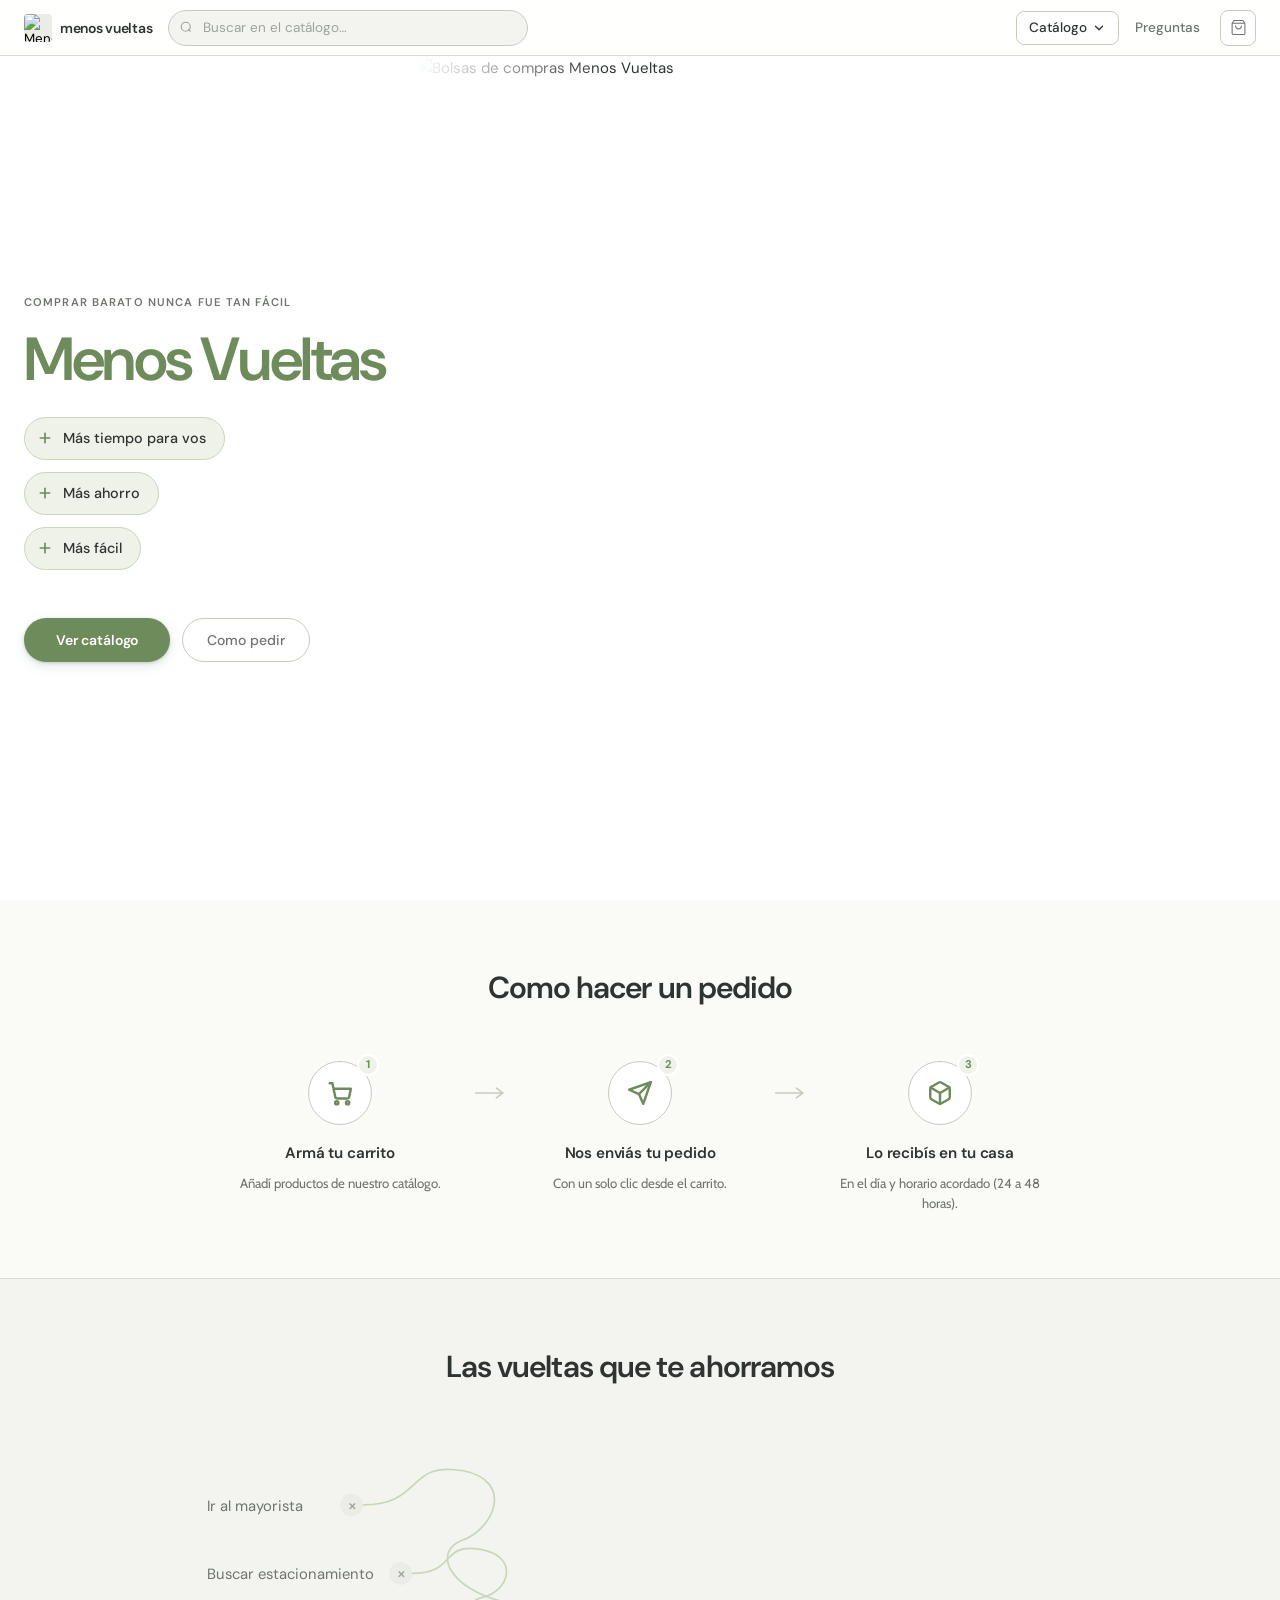
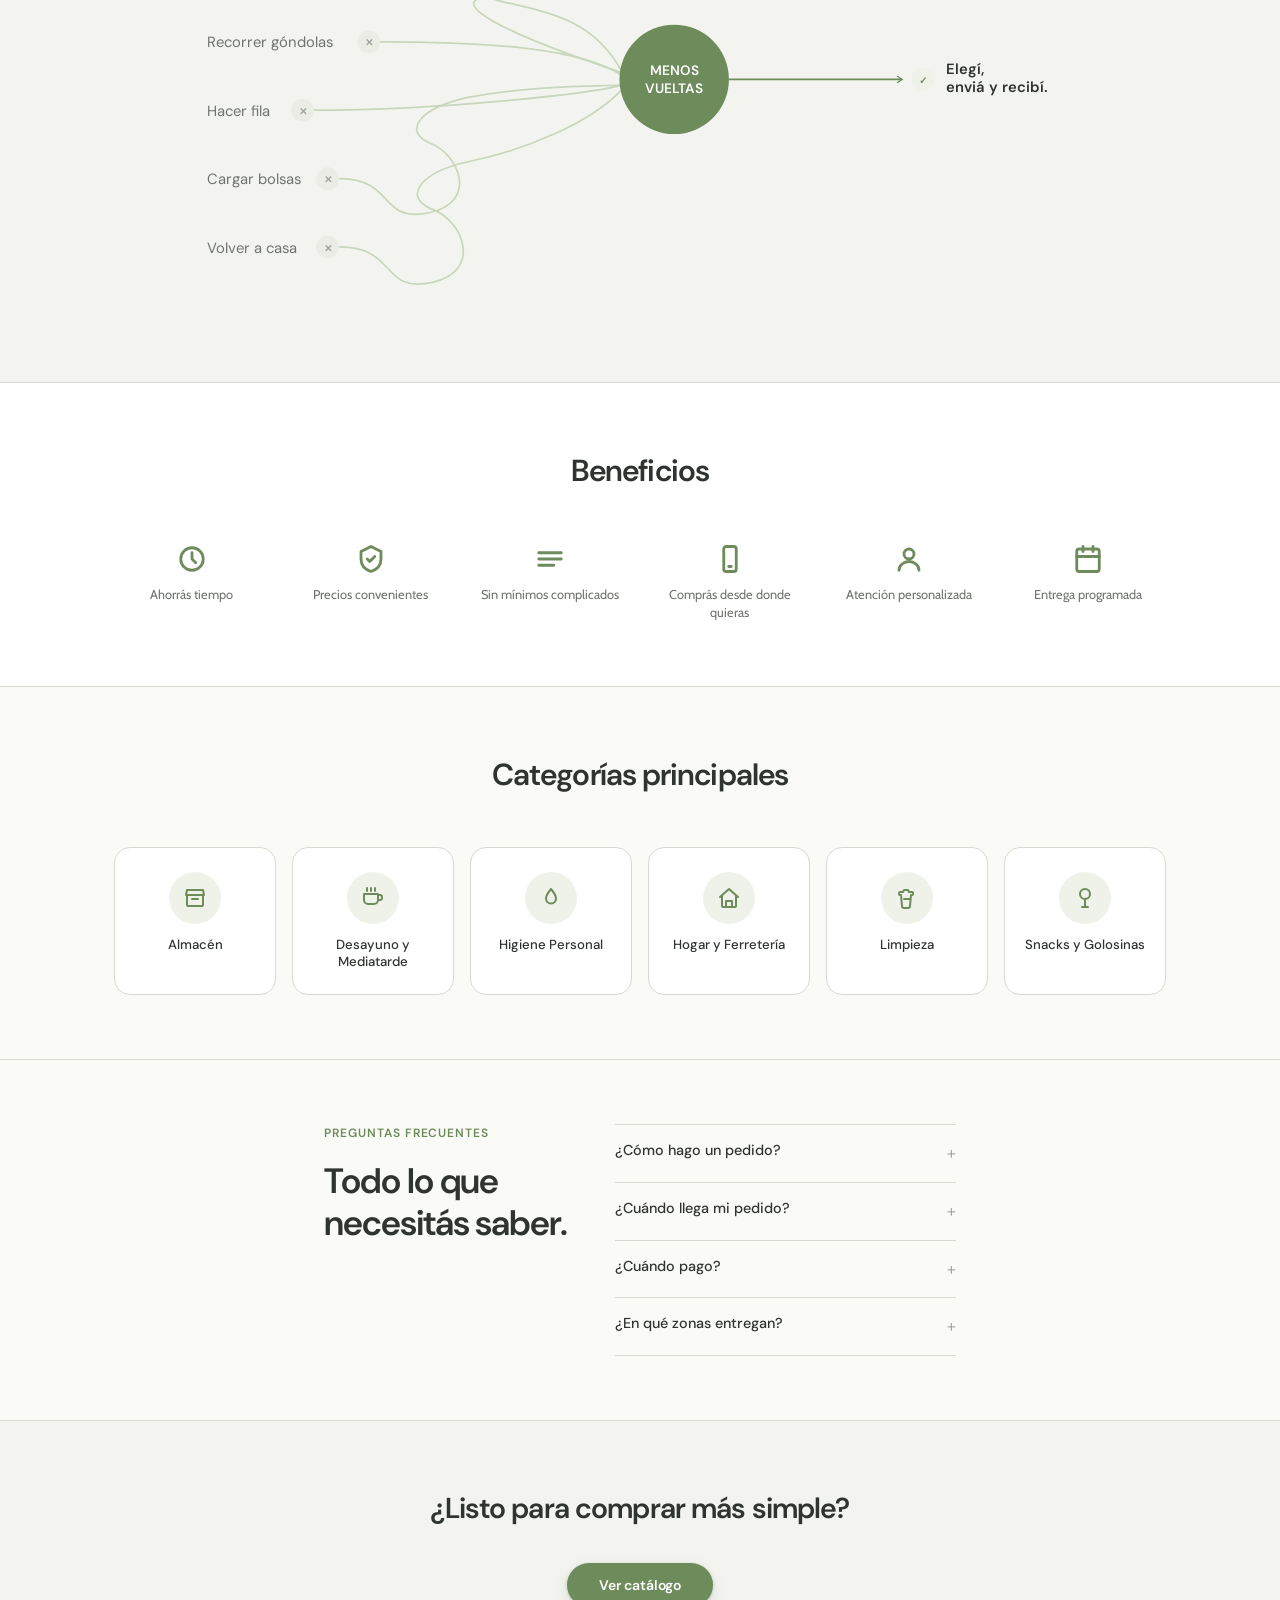
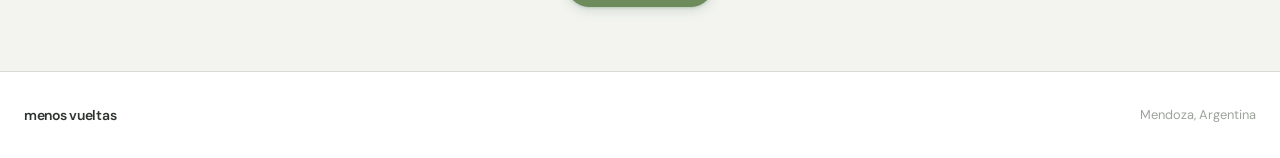
==== commit 0b3a8dc8: "bug imagenes corregido" ====
--- a/index.html
+++ b/index.html
@@ -11,7 +11,7 @@
 </head>
 <body>
 
-<!-- ══ BARRA SUPERIOR ═ -->
+<!-- ══ BARRA SUPERIOR ══ -->
 <header class="topbar">
   <div class="topbar-inner">
 
@@ -66,6 +66,7 @@
   <section class="hero-bg">
   <div class="hero">
     <div class="hero-inner">
+      <p class="hero-eyebrow">Comprar barato nunca fue tan fácil</p>
       <h1 class="hero-title">Menos Vueltas</h1>
       <div class="hero-pills">
         <span class="hero-pill">
@@ -165,55 +166,55 @@
             </marker>
           </defs>
 
-          <!-- ══ ITEMS IZQUIERDA — texto a la izquierda, badge pegado al final ══ -->
+          <!-- ══ ITEMS IZQUIERDA — badge pegado justo al texto ══ -->
           <text x="20" y="62"  font-size="13" fill="#6F746E" font-family="DM Sans, sans-serif">Ir al mayorista</text>
-          <circle cx="178" cy="57"  r="10" fill="#EAECE5"/>
-          <text   x="178" y="61"  font-size="9" fill="#9EA39D" text-anchor="middle" font-weight="600">✕</text>
+          <circle cx="147" cy="57"  r="10" fill="#EAECE5"/>
+          <text   x="147" y="61"  font-size="9" fill="#9EA39D" text-anchor="middle" font-weight="600">✕</text>
 
           <text x="20" y="122" font-size="13" fill="#6F746E" font-family="DM Sans, sans-serif">Buscar estacionamiento</text>
-          <circle cx="222" cy="117" r="10" fill="#EAECE5"/>
-          <text   x="222" y="121" font-size="9" fill="#9EA39D" text-anchor="middle" font-weight="600">✕</text>
+          <circle cx="190" cy="117" r="10" fill="#EAECE5"/>
+          <text   x="190" y="121" font-size="9" fill="#9EA39D" text-anchor="middle" font-weight="600">✕</text>
 
           <text x="20" y="182" font-size="13" fill="#6F746E" font-family="DM Sans, sans-serif">Recorrer góndolas</text>
-          <circle cx="185" cy="177" r="10" fill="#EAECE5"/>
-          <text   x="185" y="181" font-size="9" fill="#9EA39D" text-anchor="middle" font-weight="600">✕</text>
+          <circle cx="162" cy="177" r="10" fill="#EAECE5"/>
+          <text   x="162" y="181" font-size="9" fill="#9EA39D" text-anchor="middle" font-weight="600">✕</text>
 
           <text x="20" y="242" font-size="13" fill="#6F746E" font-family="DM Sans, sans-serif">Hacer fila</text>
-          <circle cx="115" cy="237" r="10" fill="#EAECE5"/>
-          <text   x="115" y="241" font-size="9" fill="#9EA39D" text-anchor="middle" font-weight="600">✕</text>
+          <circle cx="104" cy="237" r="10" fill="#EAECE5"/>
+          <text   x="104" y="241" font-size="9" fill="#9EA39D" text-anchor="middle" font-weight="600">✕</text>
 
           <text x="20" y="302" font-size="13" fill="#6F746E" font-family="DM Sans, sans-serif">Cargar bolsas</text>
-          <circle cx="162" cy="297" r="10" fill="#EAECE5"/>
-          <text   x="162" y="301" font-size="9" fill="#9EA39D" text-anchor="middle" font-weight="600">✕</text>
+          <circle cx="126" cy="297" r="10" fill="#EAECE5"/>
+          <text   x="126" y="301" font-size="9" fill="#9EA39D" text-anchor="middle" font-weight="600">✕</text>
 
           <text x="20" y="362" font-size="13" fill="#6F746E" font-family="DM Sans, sans-serif">Volver a casa</text>
-          <circle cx="155" cy="357" r="10" fill="#EAECE5"/>
-          <text   x="155" y="361" font-size="9" fill="#9EA39D" text-anchor="middle" font-weight="600">✕</text>
+          <circle cx="126" cy="357" r="10" fill="#EAECE5"/>
+          <text   x="126" y="361" font-size="9" fill="#9EA39D" text-anchor="middle" font-weight="600">✕</text>
 
           <!-- ══ CURVAS CON RULOS desde el borde derecho de cada badge ══ -->
 
-          <!-- Ir al mayorista (sale x=188): rulo hacia arriba -->
-          <path d="M188 57 C 230 57, 215 20, 260 28 C 300 36, 285 76, 258 86 C 232 96, 245 128, 290 140 C 330 150, 365 158, 385 205"
-                stroke="#C8D6BB" stroke-width="1.5" fill="none"/>
-
-          <!-- Buscar estacionamiento (sale x=232): rulo pequeño arriba -->
-          <path d="M232 117 C 268 117, 252 92, 285 98 C 316 104, 308 132, 285 137 C 266 141, 275 158, 388 204"
-                stroke="#C8D6BB" stroke-width="1.5" fill="none"/>
-
-          <!-- Recorrer góndolas (sale x=195): leve arco -->
-          <path d="M195 177 C 280 177, 350 182, 384 205"
-                stroke="#C8D6BB" stroke-width="1.5" fill="none"/>
-
-          <!-- Hacer fila (sale x=125): leve arco desde abajo -->
-          <path d="M125 237 C 230 237, 360 224, 384 215"
-                stroke="#C8D6BB" stroke-width="1.5" fill="none"/>
-
-          <!-- Cargar bolsas (sale x=172): rulo hacia abajo -->
-          <path d="M172 297 C 215 297, 200 334, 242 326 C 282 318, 268 278, 242 268 C 218 258, 230 238, 270 228 C 320 218, 365 218, 385 215"
-                stroke="#C8D6BB" stroke-width="1.5" fill="none"/>
-
-          <!-- Volver a casa (sale x=165): rulo grande hacia abajo -->
-          <path d="M165 357 C 210 357, 195 396, 238 387 C 278 378, 262 336, 236 326 C 210 316, 222 294, 264 284 C 306 274, 356 248, 383 218"
+          <!-- Ir al mayorista (sale x=157): rulo hacia arriba -->
+          <path d="M157 57 C 210 57, 195 18, 245 27 C 290 36, 272 78, 244 88 C 218 98, 232 130, 280 142 C 325 152, 362 160, 385 205"
+                stroke="#C8D6BB" stroke-width="1.5" fill="none"/>
+
+          <!-- Buscar estacionamiento (sale x=200): rulo pequeño arriba -->
+          <path d="M200 117 C 240 117, 224 90, 260 96 C 295 102, 285 133, 262 138 C 242 142, 252 160, 387 205"
+                stroke="#C8D6BB" stroke-width="1.5" fill="none"/>
+
+          <!-- Recorrer góndolas (sale x=172): leve arco -->
+          <path d="M172 177 C 270 177, 350 183, 385 207"
+                stroke="#C8D6BB" stroke-width="1.5" fill="none"/>
+
+          <!-- Hacer fila (sale x=114): leve arco desde abajo -->
+          <path d="M114 237 C 230 237, 358 222, 385 215"
+                stroke="#C8D6BB" stroke-width="1.5" fill="none"/>
+
+          <!-- Cargar bolsas (sale x=136): rulo hacia abajo -->
+          <path d="M136 297 C 186 297, 170 336, 215 327 C 258 318, 242 276, 216 266 C 192 256, 205 236, 248 226 C 305 215, 362 216, 385 215"
+                stroke="#C8D6BB" stroke-width="1.5" fill="none"/>
+
+          <!-- Volver a casa (sale x=136): rulo grande hacia abajo -->
+          <path d="M136 357 C 188 357, 172 398, 218 388 C 262 378, 245 334, 218 324 C 192 314, 205 292, 250 282 C 300 272, 356 248, 383 220"
                 stroke="#C8D6BB" stroke-width="1.5" fill="none"/>
 
           <!-- ══ LOGO CENTRAL ══ -->
--- a/styles.css
+++ b/styles.css
@@ -14,8 +14,8 @@
   --surface-3: #EAECE5;
 
   /* Bordes */
-  --line:      #E4E7E0;
-  --line-soft: #ECEEE8;
+  --line:      #C8CCBF;
+  --line-soft: #D6DAD0;
 
   /* Texto */
   --t1: #2F3430;
@@ -274,8 +274,17 @@
   letter-spacing: .08em;
   margin-bottom: var(--space-3);
   padding-bottom: var(--space-2);
+  border: none;
   border-bottom: 1px solid var(--accent-bg);
-}
+  background: none;
+  font-family: var(--font);
+  text-align: left;
+  width: 100%;
+  cursor: pointer;
+  transition: color var(--t);
+  display: block;
+}
+.megamenu-cat:hover { color: var(--accent-2); text-decoration: underline; }
 .megamenu-sub {
   display: block;
   width: 100%;
@@ -344,35 +353,44 @@
 ══════════════════════════════════════════════════════ */
 .hero-bg {
   background: var(--surface);
+  overflow: hidden;
 }
 
 .hero {
   display: flex;
-  align-items: center;
-  gap: var(--space-8);
+  align-items: stretch;
+  gap: 0;
   min-height: calc(100vh - 56px);
   max-width: 1280px;
   margin: 0 auto;
-  padding: var(--space-8) var(--space-5) 0;
-}
-
-.hero-inner { max-width: 560px; }
+  padding: 0;
+}
+
+.hero-inner {
+  max-width: 520px;
+  padding: var(--space-8) var(--space-6) var(--space-8) var(--space-5);
+  display: flex;
+  flex-direction: column;
+  justify-content: center;
+  flex-shrink: 0;
+}
 
 .hero-eyebrow {
-  font-size: 0.775rem;
-  font-weight: 500;
-  color: var(--accent);
-  letter-spacing: .06em;
+  font-size: 0.7rem;
+  font-weight: 600;
+  color: var(--t2);
+  letter-spacing: .1em;
   text-transform: uppercase;
-  margin-bottom: var(--space-5);
+  margin-bottom: var(--space-4);
 }
 
 .hero-title {
-  font-size: clamp(2.8rem, 6vw, 4.5rem);
+  font-size: clamp(2.4rem, 5vw, 3.8rem);
   font-weight: 600;
   line-height: 1.06;
   letter-spacing: -0.04em;
-  color: var(--t1);
+  white-space: nowrap;
+  color: var(--accent);
   margin-bottom: var(--space-5);
 }
 
@@ -387,22 +405,23 @@
 
 .hero-pills {
   display: flex;
-  flex-wrap: wrap;
-  gap: var(--space-2);
-  margin-bottom: var(--space-6);
+  flex-direction: column;
+  align-items: flex-start;
+  gap: var(--space-3);
+  margin-bottom: var(--space-7);
 }
 
 .hero-pill {
   display: inline-flex;
   align-items: center;
-  gap: 7px;
-  padding: 7px 14px 7px 10px;
+  gap: 10px;
+  padding: 9px 18px 9px 12px;
   background: var(--accent-bg);
   border: 1px solid var(--accent-line);
   border-radius: var(--rf);
-  font-size: 0.825rem;
+  font-size: 0.9rem;
   font-weight: 500;
-  color: var(--accent-2);
+  color: var(--t1);
 }
 .hero-pill svg {
   width: 16px;
@@ -420,21 +439,19 @@
 
 .hero-visual {
   flex: 1;
-  display: flex;
-  align-items: flex-end;
-  justify-content: center;
-  min-height: 300px;
   position: relative;
   align-self: stretch;
+  min-height: 400px;
 }
 
 .hero-photo {
+  position: absolute;
+  inset: 0;
   width: 100%;
-  height: auto;
-  max-height: 480px;
+  height: 100%;
   object-fit: cover;
-  object-position: bottom;
-  border-radius: var(--r5) var(--r5) 0 0;
+  object-position: center bottom;
+  border-radius: 0;
   -webkit-mask-image: linear-gradient(to right, transparent 0%, black 22%);
   mask-image: linear-gradient(to right, transparent 0%, black 22%);
   display: block;
@@ -645,74 +662,22 @@
   border-bottom: 1px solid var(--line-soft);
 }
 .vueltas-inner {
-  max-width: 900px;
+  max-width: 960px;
   margin: 0 auto;
   padding: var(--space-9) var(--space-5);
 }
 
-.vueltas-grid {
-  display: flex;
-  align-items: center;
-  justify-content: center;
-  gap: var(--space-7);
-  flex-wrap: wrap;
-}
-
-.vueltas-lista {
-  list-style: none;
-  display: flex;
-  flex-direction: column;
-  gap: var(--space-3);
-}
-.vueltas-lista li {
-  display: flex;
-  align-items: center;
-  gap: var(--space-2);
-  font-size: 0.9rem;
-  color: var(--t2);
-  font-family: var(--font-body);
-}
-.vueltas-lista-check li { color: var(--t1); font-weight: 500; }
-
-.vueltas-x {
-  width: 18px;
-  height: 18px;
-  border-radius: 50%;
-  background: var(--surface-3);
-  color: var(--t3);
-  font-size: 0.65rem;
-  display: flex;
-  align-items: center;
-  justify-content: center;
-  flex-shrink: 0;
-}
-.vueltas-check {
-  width: 18px;
-  height: 18px;
-  border-radius: 50%;
-  background: var(--accent-bg);
-  color: var(--accent);
-  font-size: 0.7rem;
-  font-weight: 700;
-  display: flex;
-  align-items: center;
-  justify-content: center;
-  flex-shrink: 0;
-}
-
-.vueltas-centro {
-  width: 72px;
-  height: 72px;
-  border-radius: 50%;
-  background: var(--accent);
-  color: white;
-  display: flex;
-  align-items: center;
-  justify-content: center;
-  flex-shrink: 0;
-  box-shadow: 0 4px 16px rgba(110,139,91,.28);
-}
-.vueltas-centro svg { width: 30px; height: 30px; }
+.vueltas-svg-wrap {
+  width: 100%;
+  overflow-x: auto;
+  -webkit-overflow-scrolling: touch;
+}
+
+.vueltas-svg {
+  width: 100%;
+  min-width: 600px;
+  display: block;
+}
 
 
 /* ══════════════════════════════════════════════════════
@@ -885,7 +850,7 @@
   gap: var(--space-8);
   align-items: start;
 }
-.faq-header { position: sticky; top: 80px; }
+.faq-header { position: static; }
 
 .faq-list { display: flex; flex-direction: column; }
 
@@ -1607,9 +1572,10 @@
    RESPONSIVE
 ══════════════════════════════════════════════════════ */
 @media (max-width: 900px) {
-  .hero { flex-direction: column; min-height: unset; padding: var(--space-8) var(--space-5); }
-  .hero-visual { min-height: unset; margin-top: var(--space-6); }
-  .hero-photo { max-height: 320px; }
+  .hero { flex-direction: column; min-height: unset; }
+  .hero-inner { padding: var(--space-7) var(--space-4); max-width: none; }
+  .hero-visual { min-height: 280px; width: 100%; }
+  .hero-photo { position: absolute; }
   .pillars-inner { flex-direction: column; gap: var(--space-5); }
   .pillar { padding: 0; }
   .pillar-divider { width: 100%; height: 1px; }
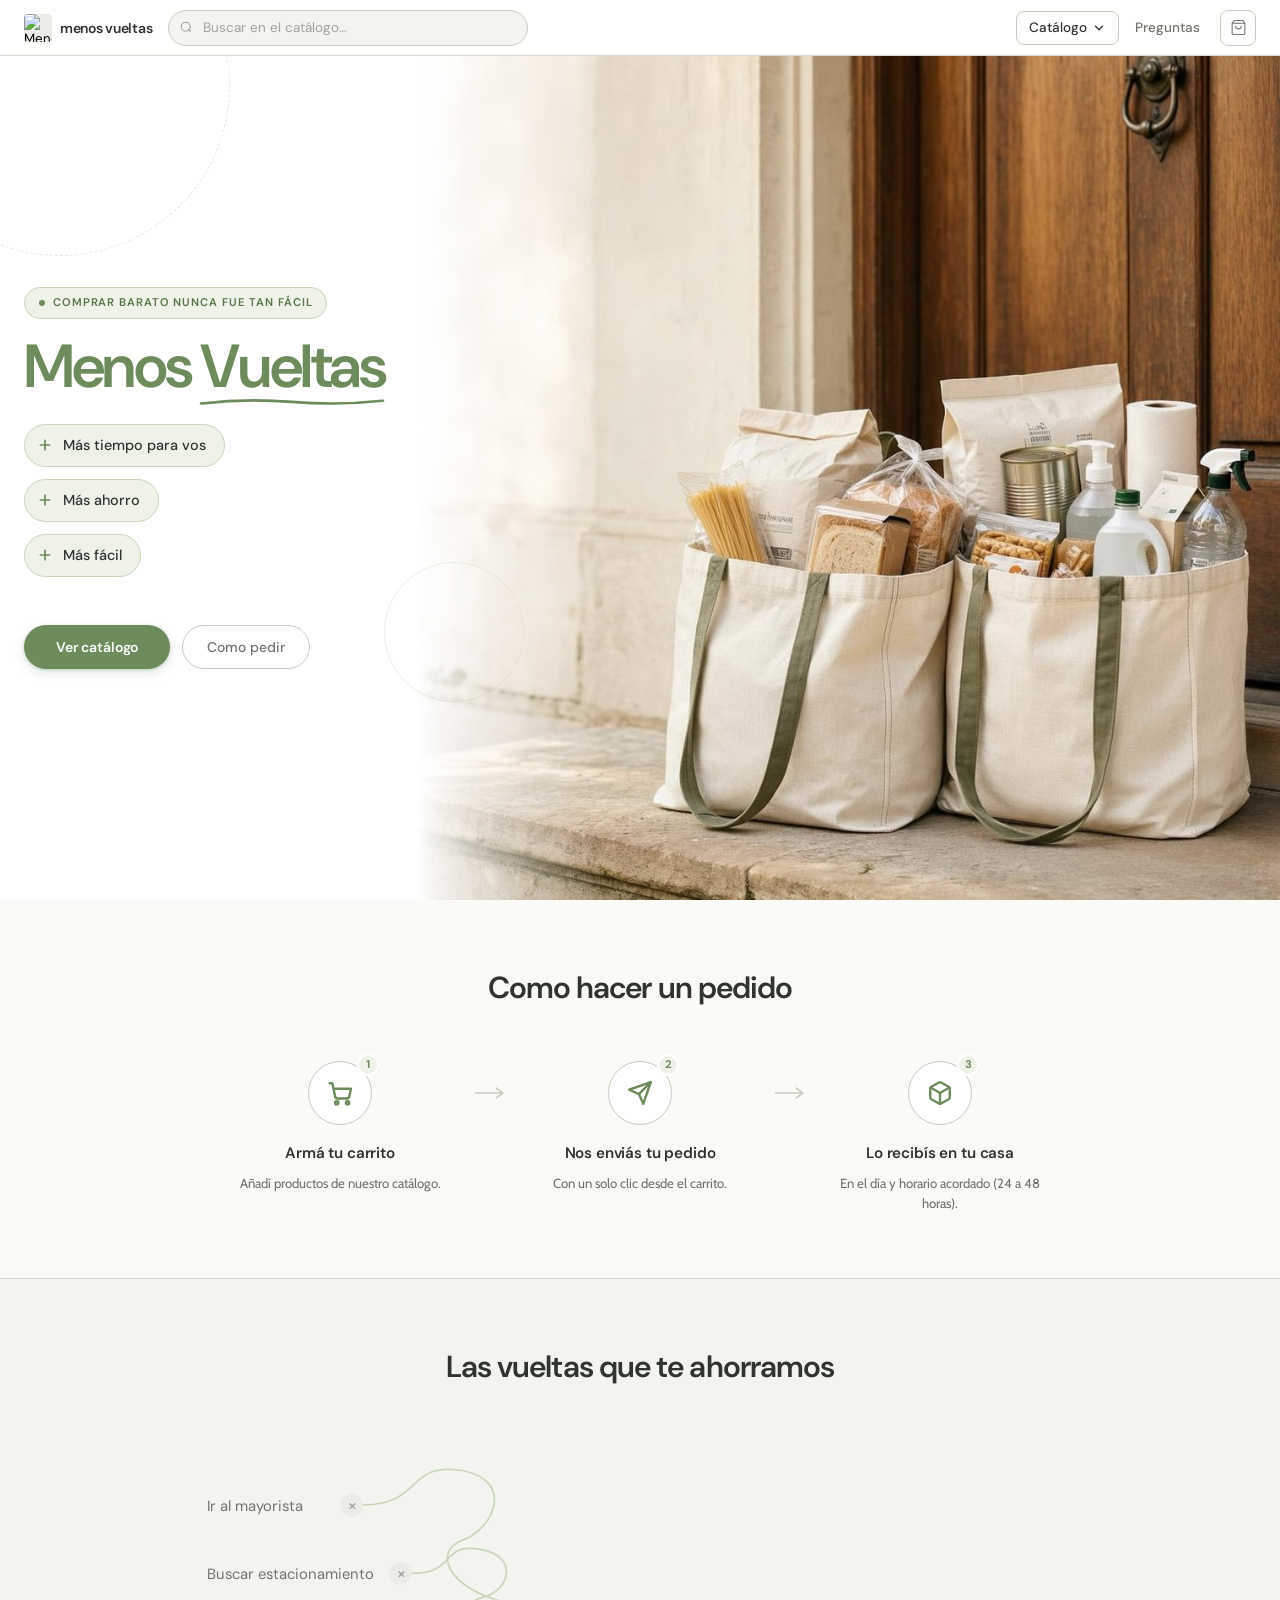
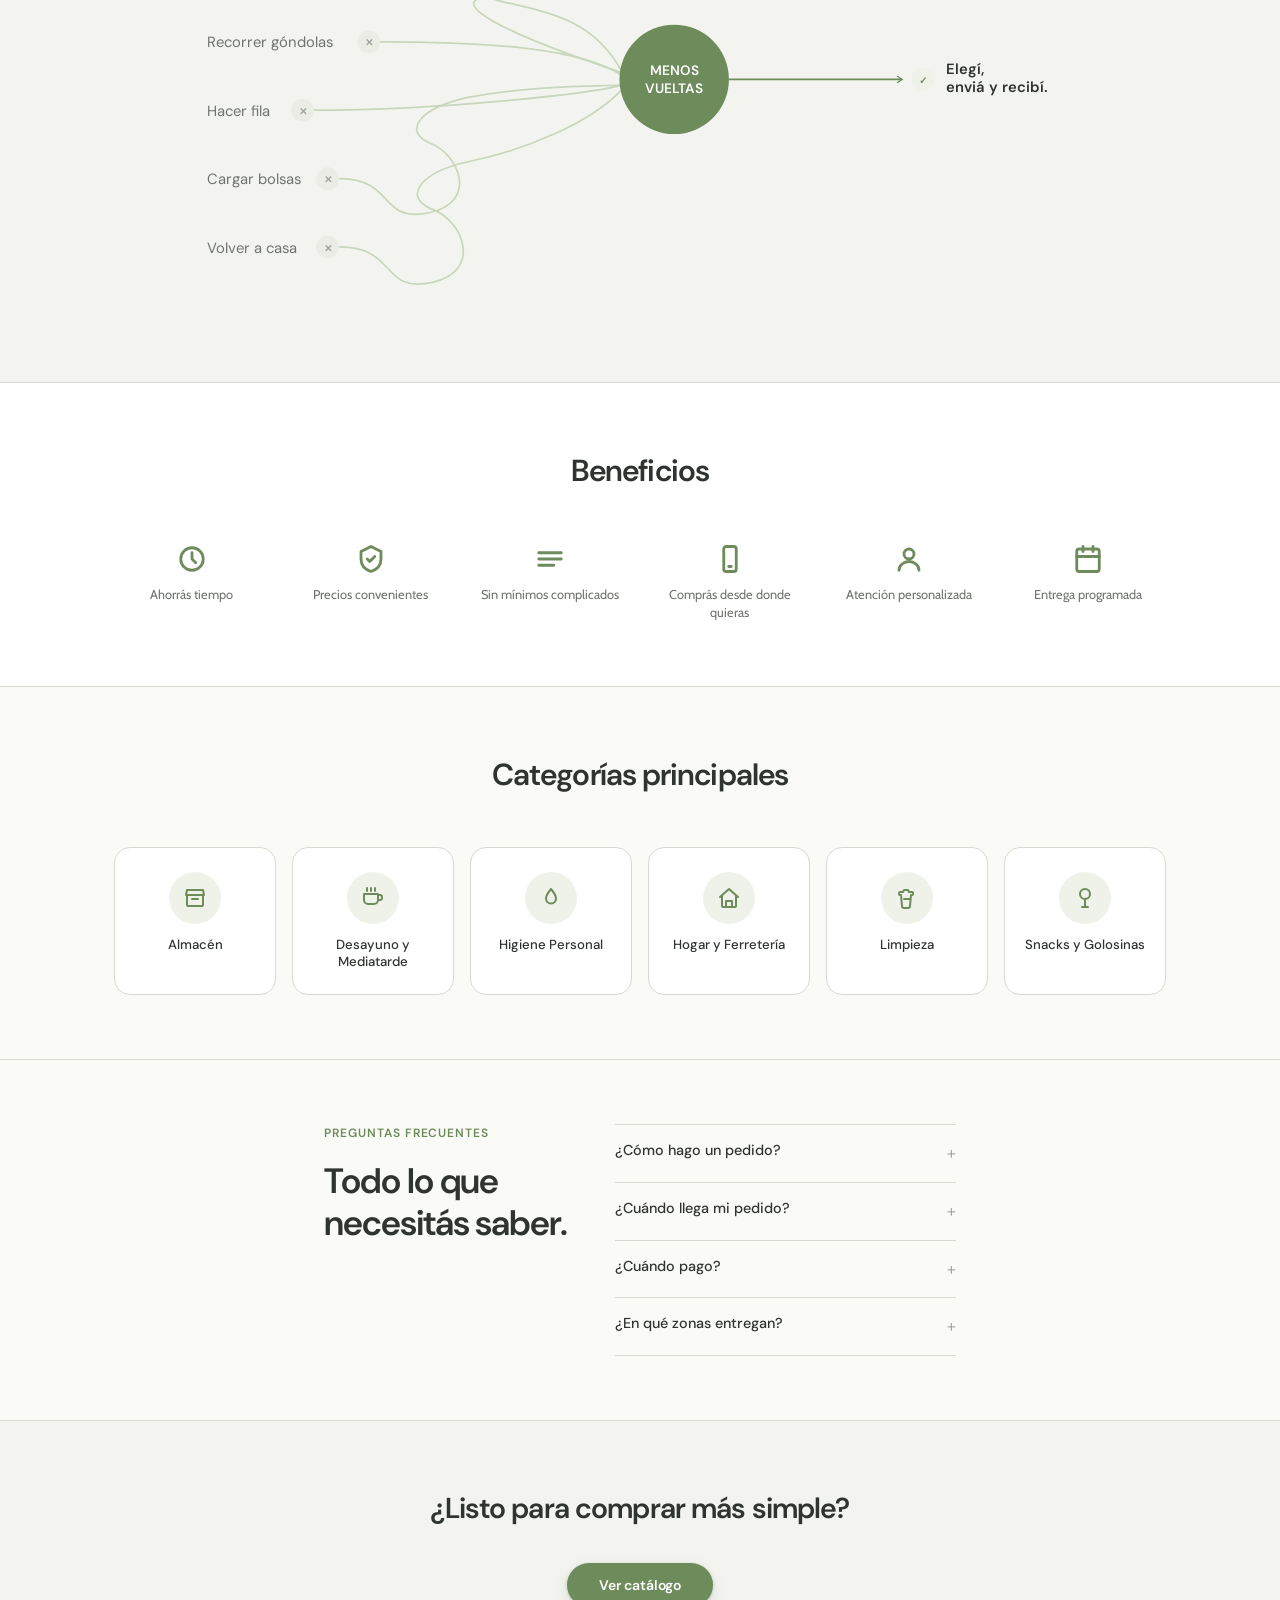
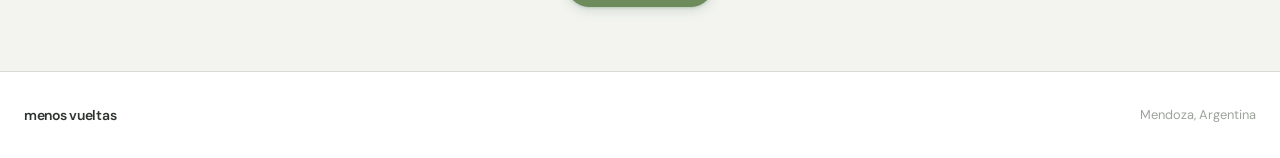
==== commit 126386b4: "cambios nuevo css" ====
--- a/index.html
+++ b/index.html
@@ -64,10 +64,25 @@
 
   <!-- Hero -->
   <section class="hero-bg">
+  <div class="hero-deco" aria-hidden="true">
+    <span class="hero-circle hero-circle--1"></span>
+    <span class="hero-circle hero-circle--2"></span>
+    <span class="hero-circle hero-circle--3"></span>
+  </div>
   <div class="hero">
     <div class="hero-inner">
-      <p class="hero-eyebrow">Comprar barato nunca fue tan fácil</p>
-      <h1 class="hero-title">Menos Vueltas</h1>
+      <span class="hero-eyebrow-pill">
+        <span class="hero-eyebrow-dot"></span>
+        Comprar barato nunca fue tan fácil
+      </span>
+      <h1 class="hero-title">Menos
+        <span class="hero-title-accent">
+          Vueltas
+          <svg class="hero-underline" viewBox="0 0 260 18" preserveAspectRatio="none" aria-hidden="true">
+            <path d="M2 12 Q 65 2, 130 9 T 258 7" fill="none" stroke="currentColor" stroke-width="5" stroke-linecap="round"/>
+          </svg>
+        </span>
+      </h1>
       <div class="hero-pills">
         <span class="hero-pill">
           <svg viewBox="0 0 24 24" fill="none" stroke="currentColor" stroke-width="2.5" stroke-linecap="round"><line x1="12" y1="5" x2="12" y2="19"/><line x1="5" y1="12" x2="19" y2="12"/></svg>
--- a/styles.css
+++ b/styles.css
@@ -354,6 +354,87 @@
 .hero-bg {
   background: var(--surface);
   overflow: hidden;
+  position: relative;
+}
+
+/* ── Círculos decorativos minimalistas ── */
+.hero-deco {
+  position: absolute;
+  inset: 0;
+  pointer-events: none;
+  z-index: 0;
+}
+.hero-circle {
+  position: absolute;
+  border-radius: 50%;
+  border: 1.5px solid var(--accent-line);
+}
+.hero-circle--1 {
+  width: 340px;
+  height: 340px;
+  top: -140px;
+  left: -110px;
+  border-style: dashed;
+  opacity: .55;
+}
+.hero-circle--2 {
+  width: 140px;
+  height: 140px;
+  top: 60%;
+  left: 30%;
+  opacity: .4;
+}
+.hero-circle--3 {
+  width: 60px;
+  height: 60px;
+  top: 18%;
+  left: 44%;
+  background: var(--accent-bg);
+  border-color: var(--accent-line);
+  opacity: .7;
+}
+@media (max-width: 860px) {
+  .hero-circle--2, .hero-circle--3 { display: none; }
+}
+
+/* ── Eyebrow como pill ── */
+.hero-eyebrow-pill {
+  display: inline-flex;
+  align-items: center;
+  gap: 8px;
+  padding: 6px 14px;
+  background: var(--accent-bg);
+  border: 1px solid var(--accent-line);
+  border-radius: var(--rf);
+  font-size: 0.7rem;
+  font-weight: 600;
+  color: var(--accent-2);
+  letter-spacing: .08em;
+  text-transform: uppercase;
+  margin-bottom: var(--space-4);
+  width: fit-content;
+}
+.hero-eyebrow-dot {
+  width: 6px;
+  height: 6px;
+  border-radius: 50%;
+  background: var(--accent);
+  flex-shrink: 0;
+}
+
+/* ── Acento subrayado en el título ── */
+.hero-title-accent {
+  position: relative;
+  display: inline-block;
+}
+.hero-underline {
+  position: absolute;
+  left: 0;
+  bottom: -0.12em;
+  width: 100%;
+  height: 0.16em;
+  color: var(--accent);
+  overflow: visible;
 }
 
 .hero {
@@ -450,7 +531,7 @@
   width: 100%;
   height: 100%;
   object-fit: cover;
-  object-position: center bottom;
+  object-position: center 30%;
   border-radius: 0;
   -webkit-mask-image: linear-gradient(to right, transparent 0%, black 22%);
   mask-image: linear-gradient(to right, transparent 0%, black 22%);
@@ -1613,3 +1694,124 @@
   .beneficios-grid { grid-template-columns: repeat(2, 1fr); }
   .categorias-grid { grid-template-columns: repeat(2, 1fr); }
 }
+
+
+/* ══════════════════════════════════════════════════════
+   ANIMACIONES
+══════════════════════════════════════════════════════ */
+
+/* ── Keyframes ── */
+@keyframes fadeUp {
+  from { opacity: 0; transform: translateY(24px); }
+  to   { opacity: 1; transform: translateY(0); }
+}
+@keyframes fadeIn {
+  from { opacity: 0; }
+  to   { opacity: 1; }
+}
+
+/* ── Hero — entrada escalonada ── */
+.hero-inner > * {
+  opacity: 0;
+  animation: fadeUp 0.6s var(--ease) forwards;
+}
+.hero-eyebrow  { animation-delay: 0.05s; }
+.hero-title    { animation-delay: 0.15s; }
+.hero-pills    { animation-delay: 0.28s; }
+.hero-actions  { animation-delay: 0.40s; }
+
+.hero-photo {
+  animation: fadeIn 0.8s ease forwards;
+  animation-delay: 0.2s;
+  opacity: 0;
+}
+
+/* ── Scroll reveal — base ── */
+.reveal {
+  opacity: 0;
+  transform: translateY(20px);
+  transition: opacity 0.55s var(--ease), transform 0.55s var(--ease);
+}
+.reveal.visible {
+  opacity: 1;
+  transform: translateY(0);
+}
+
+/* Escalonado para grids */
+.reveal-delay-1 { transition-delay: 0.08s; }
+.reveal-delay-2 { transition-delay: 0.16s; }
+.reveal-delay-3 { transition-delay: 0.24s; }
+.reveal-delay-4 { transition-delay: 0.32s; }
+.reveal-delay-5 { transition-delay: 0.40s; }
+.reveal-delay-6 { transition-delay: 0.48s; }
+
+/* ── Cards — micro-interacción al hover ── */
+.card {
+  transition:
+    border-color var(--t) var(--ease),
+    box-shadow 0.25s var(--ease),
+    transform 0.25s var(--ease);
+}
+
+/* ── Categorías — rebote sutil ── */
+.categoria-card {
+  transition:
+    border-color var(--t) var(--ease),
+    box-shadow 0.25s var(--ease),
+    transform 0.2s cubic-bezier(.34,1.56,.64,1);
+}
+.categoria-card:hover { transform: translateY(-4px) scale(1.02); }
+.categoria-card:active { transform: translateY(0) scale(0.98); }
+
+/* ── Botones — press feedback ── */
+.btn-primary,
+.btn-ghost-dark {
+  transition:
+    background var(--t) var(--ease),
+    transform 0.15s var(--ease),
+    box-shadow 0.2s var(--ease);
+}
+.btn-primary:active,
+.btn-ghost-dark:active { transform: scale(0.97); }
+
+/* ── Pasos — hover en ícono ── */
+.paso-icon {
+  transition: background var(--t), border-color var(--t), transform 0.2s cubic-bezier(.34,1.56,.64,1);
+}
+.paso:hover .paso-icon {
+  background: var(--accent-bg);
+  border-color: var(--accent-line);
+  transform: scale(1.08);
+}
+
+/* ── FAQ — transición de respuesta ── */
+.faq-respuesta {
+  overflow: hidden;
+  max-height: 0;
+  padding-bottom: 0;
+  transition: max-height 0.35s var(--ease), padding-bottom 0.35s var(--ease);
+  display: block !important; /* override display:none con height */
+}
+.faq-item.open .faq-respuesta {
+  max-height: 300px;
+  padding-bottom: var(--space-4);
+}
+
+/* ── Pills hero — entrada escalonada ── */
+.hero-pill:nth-child(1) { animation-delay: 0.30s; }
+.hero-pill:nth-child(2) { animation-delay: 0.38s; }
+.hero-pill:nth-child(3) { animation-delay: 0.46s; }
+
+/* ── Beneficios — hover icon ── */
+.beneficio svg {
+  transition: transform 0.2s cubic-bezier(.34,1.56,.64,1), color var(--t);
+}
+.beneficio:hover svg { transform: scale(1.2); }
+
+/* Respetar preferencia de movimiento reducido */
+@media (prefers-reduced-motion: reduce) {
+  *, *::before, *::after {
+    animation-duration: 0.01ms !important;
+    transition-duration: 0.01ms !important;
+  }
+}
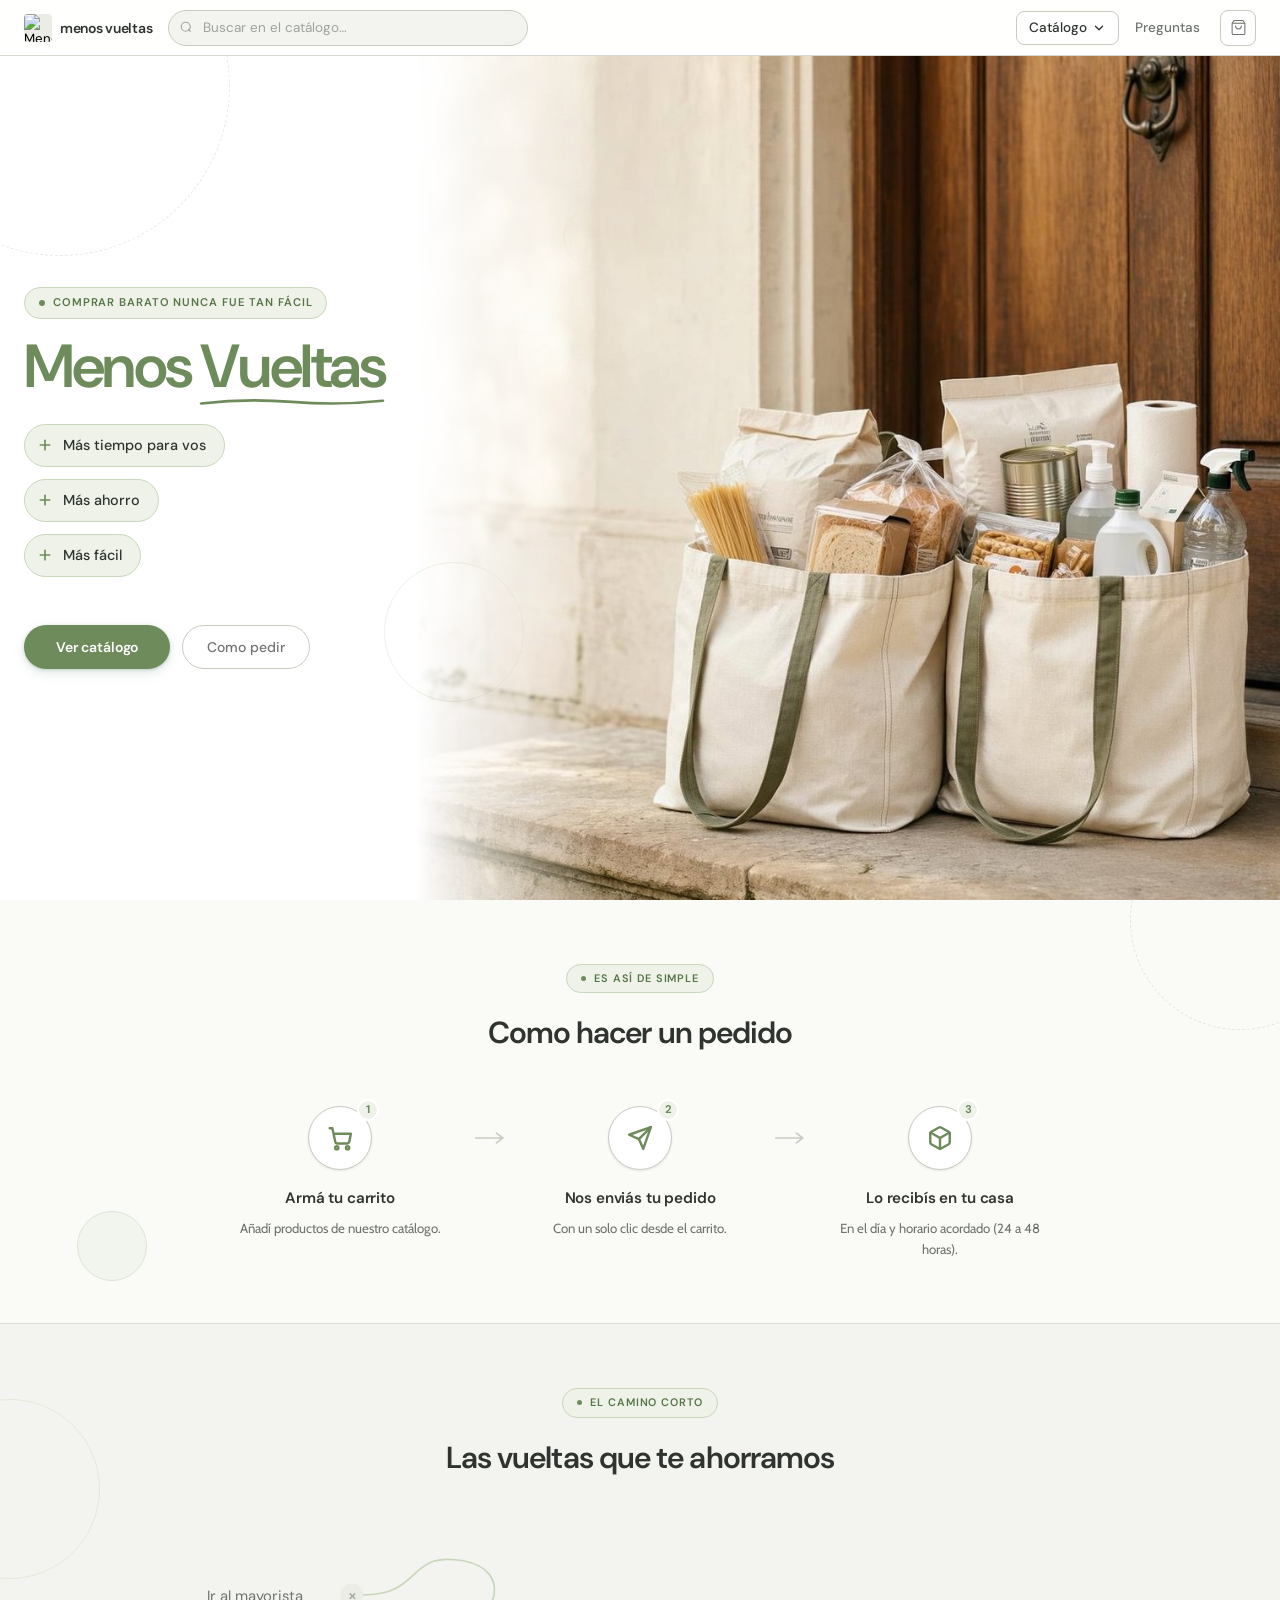
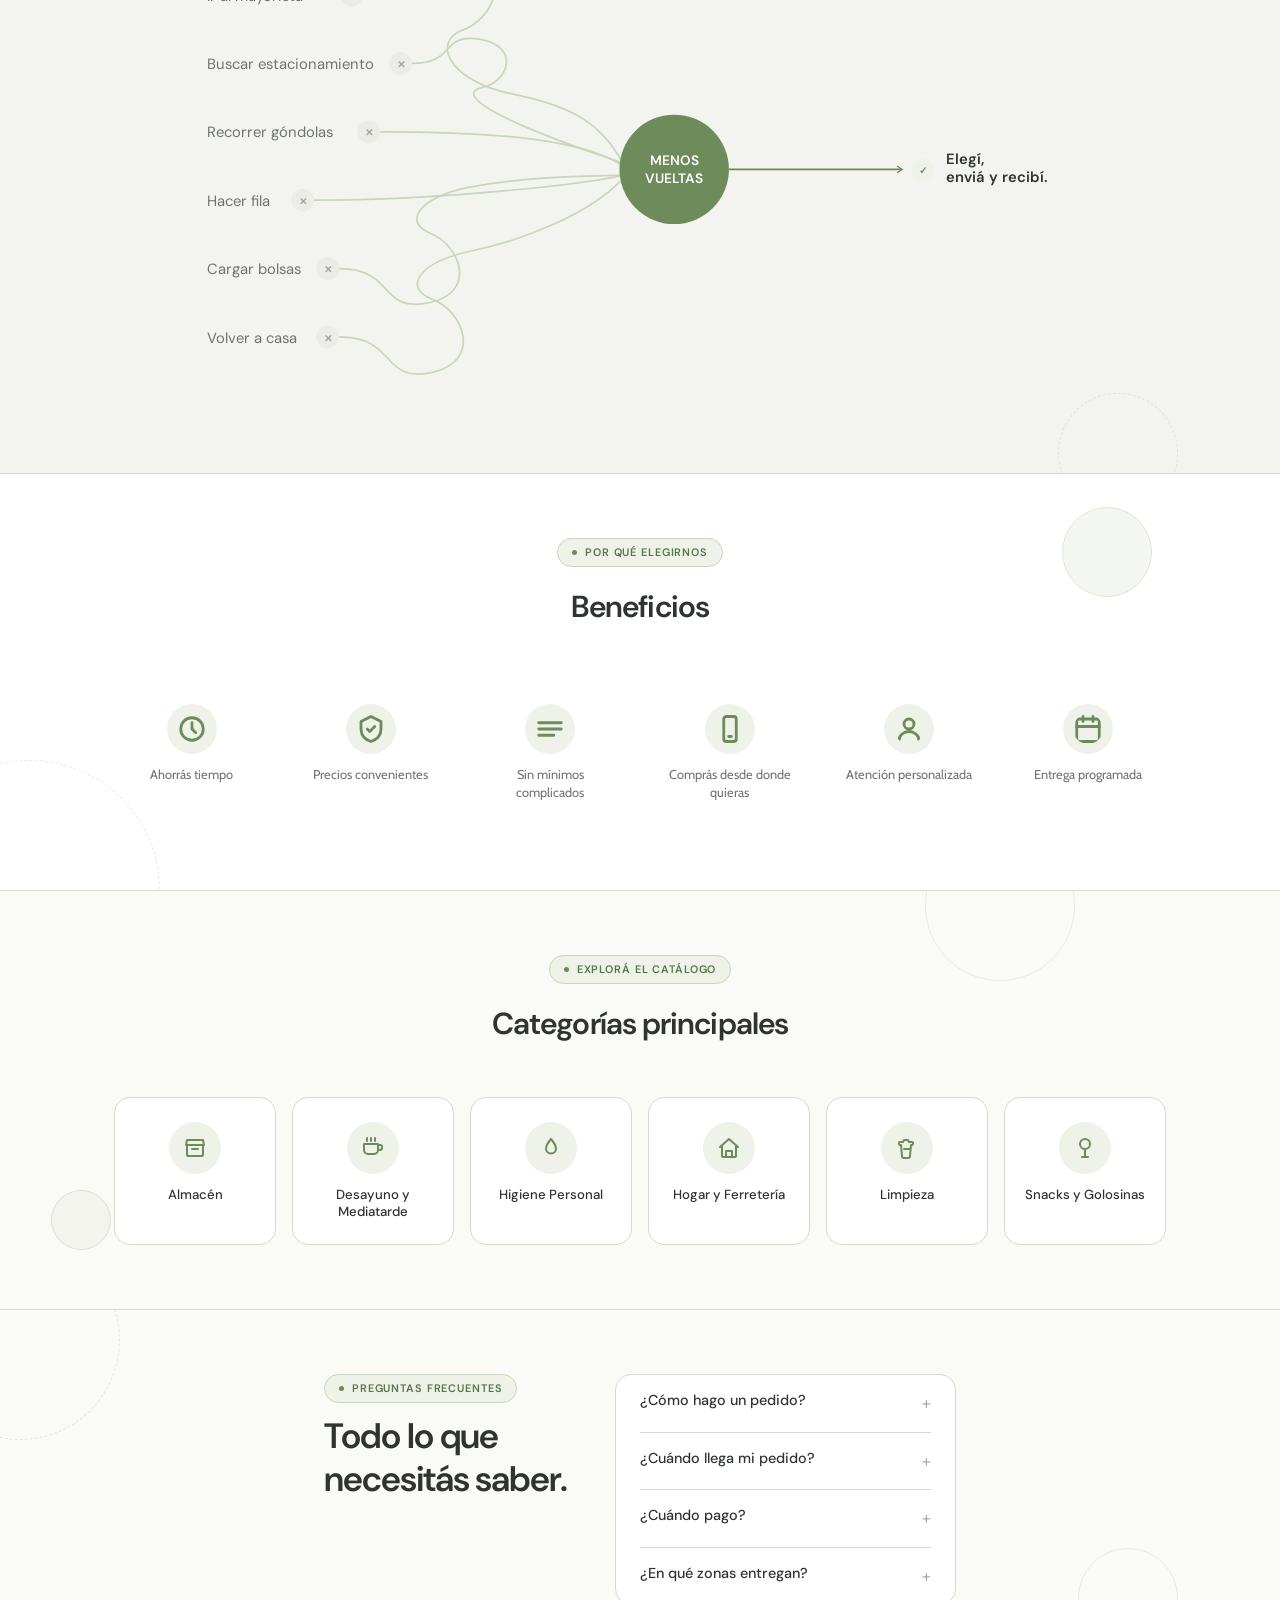
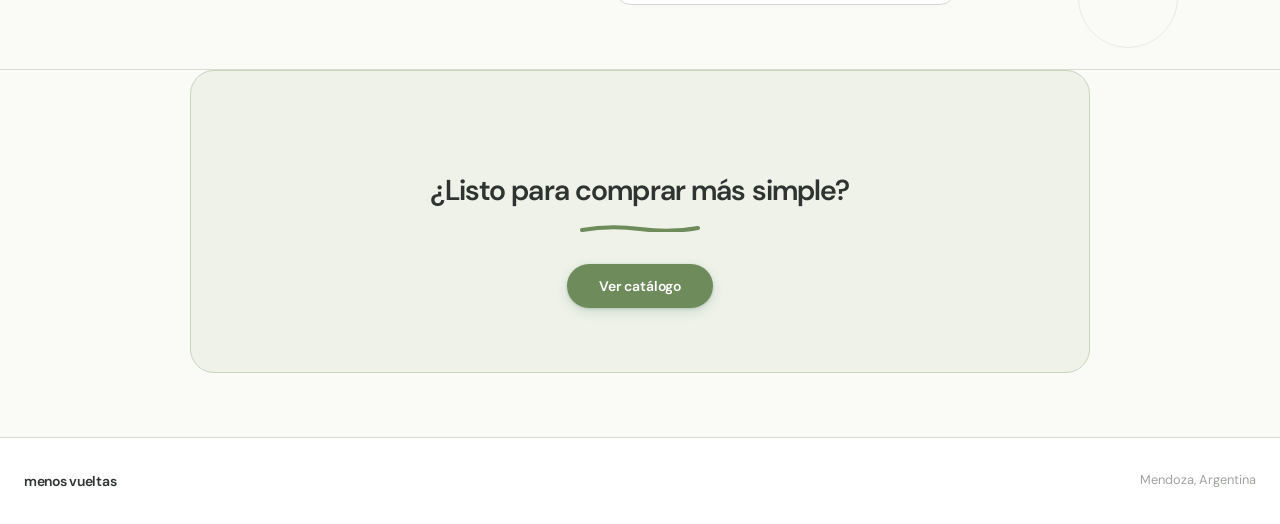
==== commit 496a6c8e: "mas cambios" ====
--- a/index.html
+++ b/index.html
@@ -64,10 +64,10 @@
 
   <!-- Hero -->
   <section class="hero-bg">
-  <div class="hero-deco" aria-hidden="true">
-    <span class="hero-circle hero-circle--1"></span>
-    <span class="hero-circle hero-circle--2"></span>
-    <span class="hero-circle hero-circle--3"></span>
+  <div class="bg-circles" aria-hidden="true">
+    <span class="bg-circle bg-circle--dash" style="width:340px;height:340px;top:-140px;left:-110px;"></span>
+    <span class="bg-circle" style="width:140px;height:140px;top:60%;left:30%;opacity:.35;"></span>
+    <span class="bg-circle bg-circle--fill" style="width:60px;height:60px;top:18%;left:44%;opacity:.7;"></span>
   </div>
   <div class="hero">
     <div class="hero-inner">
@@ -109,8 +109,13 @@
   </section>
 
   <!-- Cómo comprar -->
-  <section id="como-comprar" class="como-comprar">
+  <section id="como-comprar" class="como-comprar seccion-deco">
+    <div class="bg-circles" aria-hidden="true">
+      <span class="bg-circle bg-circle--dash" style="width:220px;height:220px;top:-90px;right:-70px;"></span>
+      <span class="bg-circle bg-circle--fill" style="width:70px;height:70px;bottom:10%;left:6%;opacity:.6;"></span>
+    </div>
     <div class="como-comprar-inner">
+      <span class="seccion-eyebrow"><span class="seccion-eyebrow-dot"></span>Es así de simple</span>
       <h2 class="seccion-h2-center">Como hacer un pedido</h2>
       <div class="pasos-row">
 
@@ -169,8 +174,13 @@
   </section>
 
   <!-- Las vueltas que te ahorramos -->
-  <section class="vueltas">
+  <section class="vueltas seccion-deco">
+    <div class="bg-circles" aria-hidden="true">
+      <span class="bg-circle" style="width:180px;height:180px;top:10%;left:-80px;opacity:.4;"></span>
+      <span class="bg-circle bg-circle--dash" style="width:120px;height:120px;bottom:-40px;right:8%;"></span>
+    </div>
     <div class="vueltas-inner">
+      <span class="seccion-eyebrow"><span class="seccion-eyebrow-dot"></span>El camino corto</span>
       <h2 class="seccion-h2-center">Las vueltas que te ahorramos</h2>
 
       <div class="vueltas-svg-wrap">
@@ -253,8 +263,13 @@
   </section>
 
   <!-- Beneficios -->
-  <section class="beneficios">
+  <section class="beneficios seccion-deco">
+    <div class="bg-circles" aria-hidden="true">
+      <span class="bg-circle bg-circle--fill" style="width:90px;height:90px;top:8%;right:10%;opacity:.6;"></span>
+      <span class="bg-circle bg-circle--dash" style="width:260px;height:260px;bottom:-130px;left:-100px;"></span>
+    </div>
     <div class="beneficios-inner">
+      <span class="seccion-eyebrow"><span class="seccion-eyebrow-dot"></span>Por qué elegirnos</span>
       <h2 class="seccion-h2-center">Beneficios</h2>
       <div class="beneficios-grid">
 
@@ -312,8 +327,13 @@
   </section>
 
   <!-- Categorías principales -->
-  <section class="categorias-home">
+  <section class="categorias-home seccion-deco">
+    <div class="bg-circles" aria-hidden="true">
+      <span class="bg-circle" style="width:150px;height:150px;top:-60px;right:16%;opacity:.4;"></span>
+      <span class="bg-circle bg-circle--fill" style="width:60px;height:60px;bottom:14%;left:4%;opacity:.65;"></span>
+    </div>
     <div class="categorias-home-inner">
+      <span class="seccion-eyebrow"><span class="seccion-eyebrow-dot"></span>Explorá el catálogo</span>
       <h2 class="seccion-h2-center">Categorías principales</h2>
       <div class="categorias-grid">
 
@@ -364,10 +384,14 @@
   </section>
 
   <!-- FAQ -->
-  <section id="faq" class="faq-section">
+  <section id="faq" class="faq-section seccion-deco">
+    <div class="bg-circles" aria-hidden="true">
+      <span class="bg-circle bg-circle--dash" style="width:200px;height:200px;top:-70px;left:-80px;"></span>
+      <span class="bg-circle" style="width:100px;height:100px;bottom:6%;right:8%;opacity:.4;"></span>
+    </div>
     <div class="faq-inner">
       <div class="faq-header">
-        <div class="sobre-label">Preguntas frecuentes</div>
+        <span class="seccion-eyebrow"><span class="seccion-eyebrow-dot"></span>Preguntas frecuentes</span>
         <h2 class="sobre-title">Todo lo que necesitás saber.</h2>
       </div>
       <div class="faq-list">
@@ -420,7 +444,15 @@
   <!-- CTA final -->
   <section class="cta-final">
     <div class="cta-final-inner">
-      <h2>¿Listo para comprar más simple?</h2>
+      <div class="bg-circles" aria-hidden="true">
+        <span class="bg-circle bg-circle--dash" style="width:180px;height:180px;top:-70px;right:-50px;border-color:#fff;opacity:.5;"></span>
+        <span class="bg-circle" style="width:90px;height:90px;bottom:-40px;left:6%;border-color:#fff;opacity:.4;"></span>
+      </div>
+      <h2>¿Listo para comprar más simple?
+        <svg class="hero-underline-mini" viewBox="0 0 120 8" preserveAspectRatio="none" aria-hidden="true">
+          <path d="M2 6 Q 30 1, 60 5 T 118 4" fill="none" stroke="currentColor" stroke-width="4" stroke-linecap="round"/>
+        </svg>
+      </h2>
       <button class="btn-primary" onclick="mostrarCatalogo()">Ver catálogo</button>
     </div>
   </section>
--- a/styles.css
+++ b/styles.css
@@ -349,53 +349,79 @@
 
 
 /* ══════════════════════════════════════════════════════
-   LANDING — HERO
-══════════════════════════════════════════════════════ */
+   DECORACIÓN GLOBAL — círculos de fondo minimalistas
+   Se reutilizan en distintas secciones del landing.
+══════════════════════════════════════════════════════ */
+.bg-circles {
+  position: absolute;
+  inset: 0;
+  overflow: hidden;
+  pointer-events: none;
+  z-index: 0;
+}
+.bg-circle {
+  position: absolute;
+  border-radius: 50%;
+  border: 1.5px solid var(--accent-line);
+  opacity: .5;
+}
+.bg-circle--fill {
+  background: var(--accent-bg);
+  border-color: var(--accent-line);
+}
+.bg-circle--dash { border-style: dashed; }
+@media (max-width: 860px) {
+  .bg-circles .bg-circle:nth-child(2),
+  .bg-circles .bg-circle:nth-child(3) { display: none; }
+}
+
+/* Cualquier sección con .seccion-deco debe llevar position:relative
+   y su contenido interno con position:relative + z-index:1 */
+.seccion-deco { position: relative; overflow: hidden; }
+.seccion-deco > *:not(.bg-circles) { position: relative; z-index: 1; }
+
+/* ── Eyebrow / pill reutilizable arriba de títulos de sección ── */
+.seccion-eyebrow {
+  display: inline-flex;
+  align-items: center;
+  gap: 8px;
+  padding: 5px 14px;
+  background: var(--accent-bg);
+  border: 1px solid var(--accent-line);
+  border-radius: var(--rf);
+  font-size: 0.68rem;
+  font-weight: 600;
+  color: var(--accent-2);
+  letter-spacing: .08em;
+  text-transform: uppercase;
+  margin: 0 auto var(--space-4);
+  width: fit-content;
+}
+.seccion-eyebrow-dot {
+  width: 5px;
+  height: 5px;
+  border-radius: 50%;
+  background: var(--accent);
+  flex-shrink: 0;
+}
+.faq-header .seccion-eyebrow,
+.como-comprar .seccion-eyebrow,
+.beneficios .seccion-eyebrow,
+.categorias-home .seccion-eyebrow,
+.vueltas .seccion-eyebrow {
+  display: flex;
+}
+.faq-header { text-align: left; }
+.faq-header .seccion-eyebrow { margin: 0 0 var(--space-3); }
+
+
 .hero-bg {
   background: var(--surface);
   overflow: hidden;
   position: relative;
 }
-
-/* ── Círculos decorativos minimalistas ── */
-.hero-deco {
-  position: absolute;
-  inset: 0;
-  pointer-events: none;
-  z-index: 0;
-}
-.hero-circle {
-  position: absolute;
-  border-radius: 50%;
-  border: 1.5px solid var(--accent-line);
-}
-.hero-circle--1 {
-  width: 340px;
-  height: 340px;
-  top: -140px;
-  left: -110px;
-  border-style: dashed;
-  opacity: .55;
-}
-.hero-circle--2 {
-  width: 140px;
-  height: 140px;
-  top: 60%;
-  left: 30%;
-  opacity: .4;
-}
-.hero-circle--3 {
-  width: 60px;
-  height: 60px;
-  top: 18%;
-  left: 44%;
-  background: var(--accent-bg);
-  border-color: var(--accent-line);
-  opacity: .7;
-}
-@media (max-width: 860px) {
-  .hero-circle--2, .hero-circle--3 { display: none; }
-}
+.hero-bg .bg-circles { z-index: 0; }
+.hero-bg .hero { position: relative; z-index: 1; }
 
 /* ── Eyebrow como pill ── */
 .hero-eyebrow-pill {
@@ -652,6 +678,7 @@
   border-bottom: 1px solid var(--line-soft);
 }
 .como-comprar-inner {
+  text-align: center;
   max-width: 1100px;
   margin: 0 auto;
   padding: var(--space-9) var(--space-5);
@@ -685,6 +712,13 @@
   margin-bottom: var(--space-4);
   color: var(--accent);
   position: relative;
+  box-shadow: var(--s1);
+  transition: transform var(--t) var(--ease), box-shadow var(--t) var(--ease);
+}
+.paso:hover .paso-icon {
+  transform: translateY(-3px);
+  box-shadow: var(--s2);
+  border-color: var(--accent-line);
 }
 .paso-icon svg { width: 26px; height: 26px; }
 
@@ -743,6 +777,7 @@
   border-bottom: 1px solid var(--line-soft);
 }
 .vueltas-inner {
+  text-align: center;
   max-width: 960px;
   margin: 0 auto;
   padding: var(--space-9) var(--space-5);
@@ -769,6 +804,7 @@
   border-bottom: 1px solid var(--line-soft);
 }
 .beneficios-inner {
+  text-align: center;
   max-width: 1100px;
   margin: 0 auto;
   padding: var(--space-9) var(--space-5);
@@ -786,11 +822,22 @@
   align-items: center;
   text-align: center;
   gap: var(--space-3);
+  padding: var(--space-5) var(--space-3);
+  border-radius: var(--r4);
+  transition: background var(--t) var(--ease), transform var(--t) var(--ease);
+}
+.beneficio:hover {
+  background: var(--surface-2);
+  transform: translateY(-2px);
 }
 .beneficio svg {
   width: 30px;
   height: 30px;
   color: var(--accent);
+  padding: 10px;
+  box-sizing: content-box;
+  background: var(--accent-bg);
+  border-radius: 50%;
 }
 .beneficio p {
   font-size: 0.8rem;
@@ -808,6 +855,7 @@
   border-bottom: 1px solid var(--line-soft);
 }
 .categorias-home-inner {
+  text-align: center;
   max-width: 1100px;
   margin: 0 auto;
   padding: var(--space-9) var(--space-5);
@@ -860,10 +908,13 @@
    CTA FINAL
 ══════════════════════════════════════════════════════ */
 .cta-final {
-  background: var(--surface-2);
+  background: var(--bg);
+  padding: 0 var(--space-5) var(--space-9);
 }
 .cta-final-inner {
-  max-width: 600px;
+  position: relative;
+  overflow: hidden;
+  max-width: 900px;
   margin: 0 auto;
   padding: var(--space-9) var(--space-5);
   text-align: center;
@@ -871,12 +922,23 @@
   flex-direction: column;
   align-items: center;
   gap: var(--space-6);
-}
+  background: var(--accent-bg);
+  border: 1px solid var(--accent-line);
+  border-radius: var(--r5);
+}
+.cta-final-inner > * { position: relative; z-index: 1; }
 .cta-final h2 {
   font-size: clamp(1.4rem, 2.6vw, 1.8rem);
   font-weight: 600;
   letter-spacing: -0.03em;
   color: var(--t1);
+}
+.cta-final h2 .hero-underline-mini {
+  display: block;
+  width: 120px;
+  height: 8px;
+  margin: 10px auto 0;
+  color: var(--accent);
 }
 
 
@@ -933,12 +995,20 @@
 }
 .faq-header { position: static; }
 
-.faq-list { display: flex; flex-direction: column; }
+.faq-list {
+  display: flex;
+  flex-direction: column;
+  background: var(--surface);
+  border: 1px solid var(--line-soft);
+  border-radius: var(--r4);
+  padding: 0 var(--space-5);
+}
 
 .faq-item {
   border-top: 1px solid var(--line-soft);
 }
-.faq-item:last-child { border-bottom: 1px solid var(--line-soft); }
+.faq-item:first-child { border-top: none; }
+.faq-item:last-child { border-bottom: none; }
 
 .faq-pregunta {
   width: 100%;
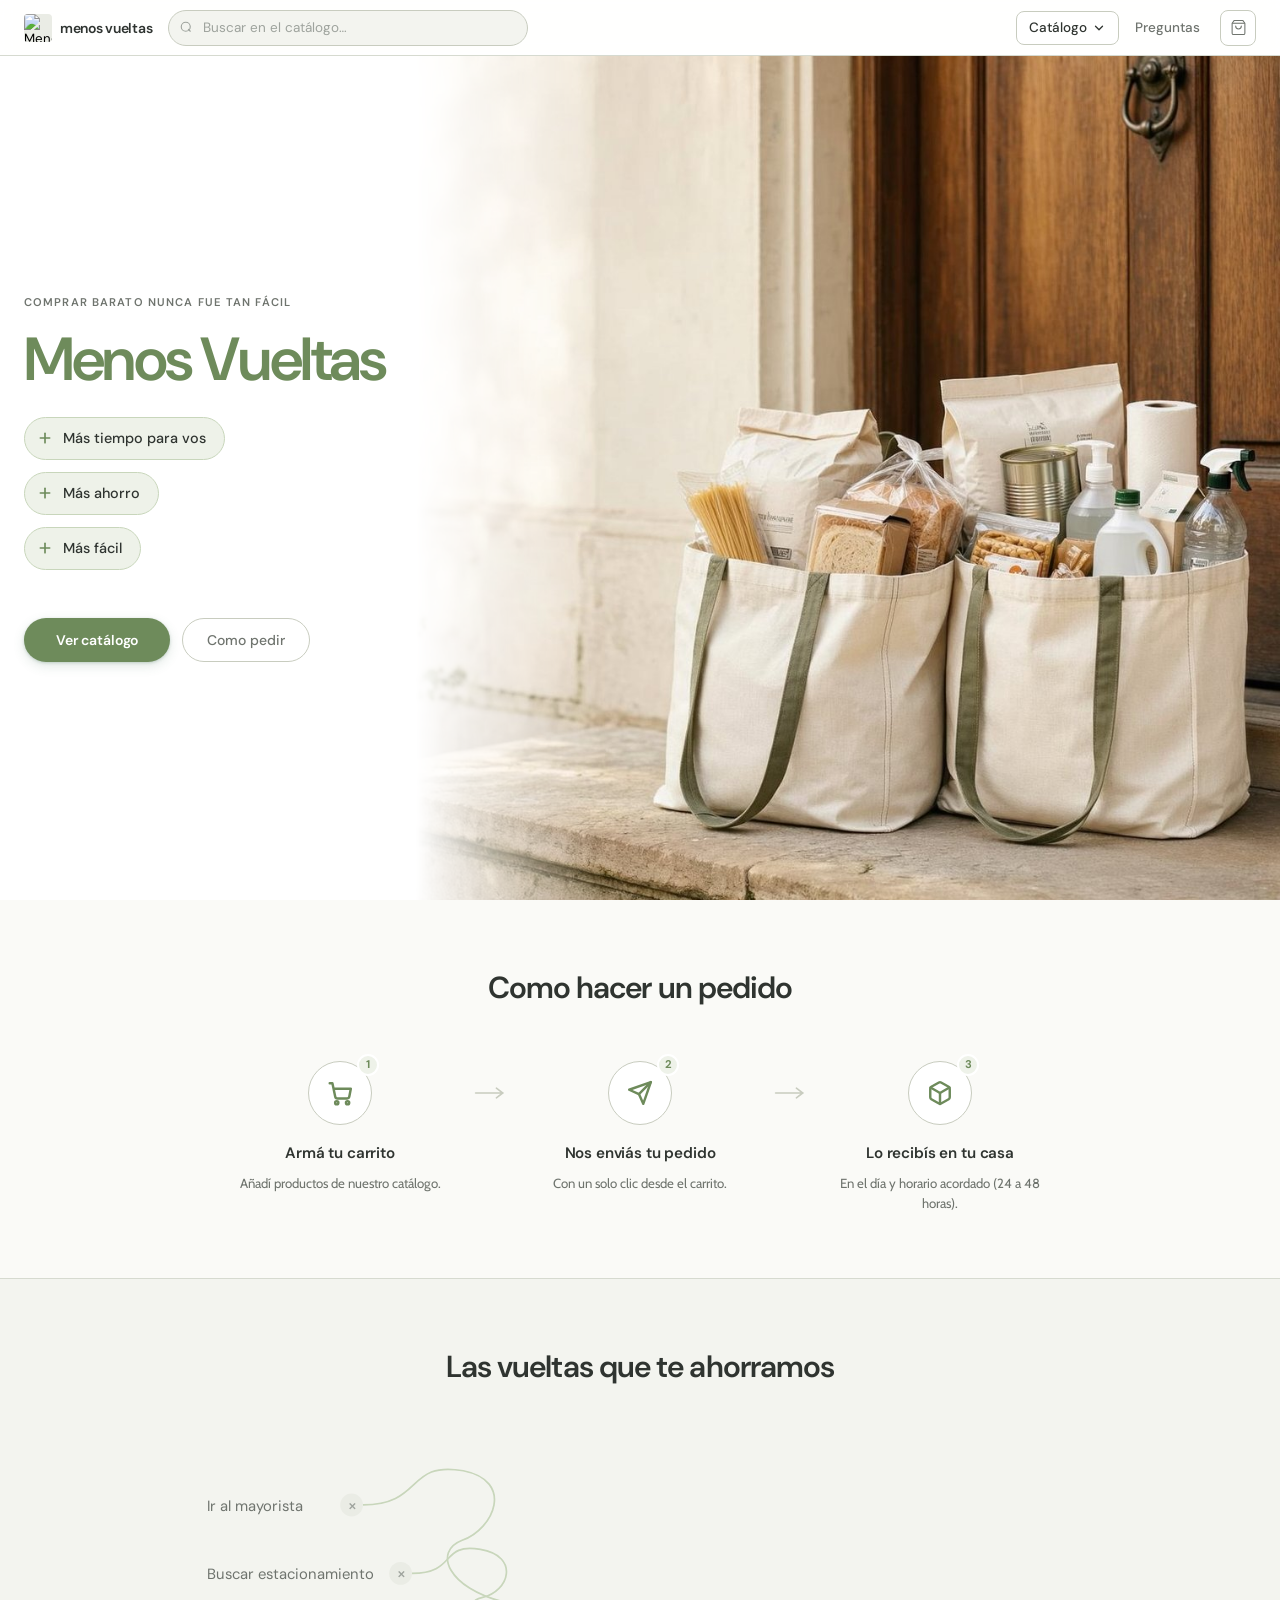
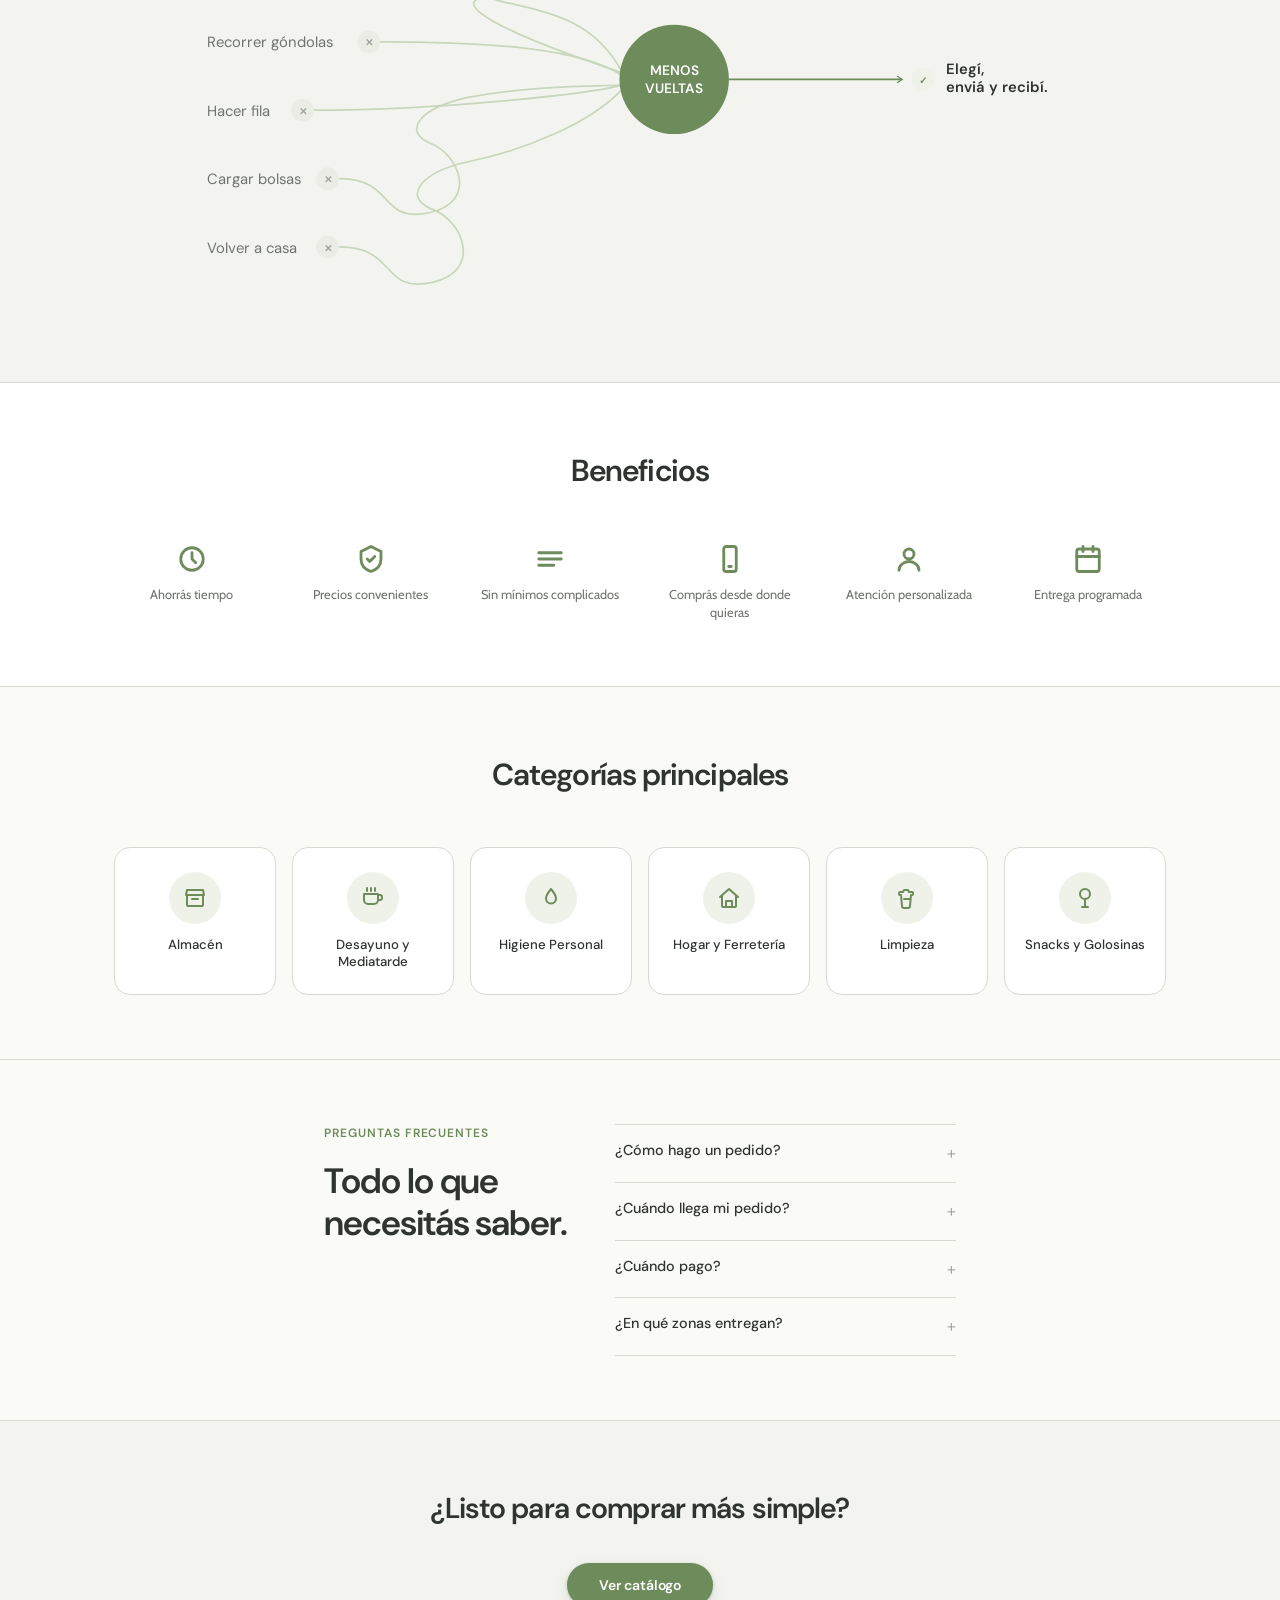
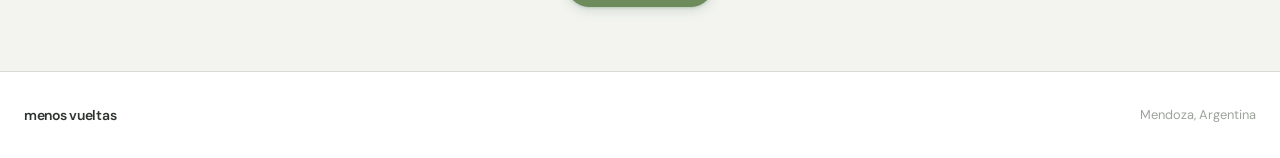
==== commit 353102e0: "nueva actu" ====
--- a/index.html
+++ b/index.html
@@ -64,25 +64,10 @@
 
   <!-- Hero -->
   <section class="hero-bg">
-  <div class="bg-circles" aria-hidden="true">
-    <span class="bg-circle bg-circle--dash" style="width:340px;height:340px;top:-140px;left:-110px;"></span>
-    <span class="bg-circle" style="width:140px;height:140px;top:60%;left:30%;opacity:.35;"></span>
-    <span class="bg-circle bg-circle--fill" style="width:60px;height:60px;top:18%;left:44%;opacity:.7;"></span>
-  </div>
   <div class="hero">
     <div class="hero-inner">
-      <span class="hero-eyebrow-pill">
-        <span class="hero-eyebrow-dot"></span>
-        Comprar barato nunca fue tan fácil
-      </span>
-      <h1 class="hero-title">Menos
-        <span class="hero-title-accent">
-          Vueltas
-          <svg class="hero-underline" viewBox="0 0 260 18" preserveAspectRatio="none" aria-hidden="true">
-            <path d="M2 12 Q 65 2, 130 9 T 258 7" fill="none" stroke="currentColor" stroke-width="5" stroke-linecap="round"/>
-          </svg>
-        </span>
-      </h1>
+      <p class="hero-eyebrow">Comprar barato nunca fue tan fácil</p>
+      <h1 class="hero-title">Menos Vueltas</h1>
       <div class="hero-pills">
         <span class="hero-pill">
           <svg viewBox="0 0 24 24" fill="none" stroke="currentColor" stroke-width="2.5" stroke-linecap="round"><line x1="12" y1="5" x2="12" y2="19"/><line x1="5" y1="12" x2="19" y2="12"/></svg>
@@ -109,13 +94,8 @@
   </section>
 
   <!-- Cómo comprar -->
-  <section id="como-comprar" class="como-comprar seccion-deco">
-    <div class="bg-circles" aria-hidden="true">
-      <span class="bg-circle bg-circle--dash" style="width:220px;height:220px;top:-90px;right:-70px;"></span>
-      <span class="bg-circle bg-circle--fill" style="width:70px;height:70px;bottom:10%;left:6%;opacity:.6;"></span>
-    </div>
+  <section id="como-comprar" class="como-comprar">
     <div class="como-comprar-inner">
-      <span class="seccion-eyebrow"><span class="seccion-eyebrow-dot"></span>Es así de simple</span>
       <h2 class="seccion-h2-center">Como hacer un pedido</h2>
       <div class="pasos-row">
 
@@ -174,13 +154,8 @@
   </section>
 
   <!-- Las vueltas que te ahorramos -->
-  <section class="vueltas seccion-deco">
-    <div class="bg-circles" aria-hidden="true">
-      <span class="bg-circle" style="width:180px;height:180px;top:10%;left:-80px;opacity:.4;"></span>
-      <span class="bg-circle bg-circle--dash" style="width:120px;height:120px;bottom:-40px;right:8%;"></span>
-    </div>
+  <section class="vueltas">
     <div class="vueltas-inner">
-      <span class="seccion-eyebrow"><span class="seccion-eyebrow-dot"></span>El camino corto</span>
       <h2 class="seccion-h2-center">Las vueltas que te ahorramos</h2>
 
       <div class="vueltas-svg-wrap">
@@ -263,13 +238,8 @@
   </section>
 
   <!-- Beneficios -->
-  <section class="beneficios seccion-deco">
-    <div class="bg-circles" aria-hidden="true">
-      <span class="bg-circle bg-circle--fill" style="width:90px;height:90px;top:8%;right:10%;opacity:.6;"></span>
-      <span class="bg-circle bg-circle--dash" style="width:260px;height:260px;bottom:-130px;left:-100px;"></span>
-    </div>
+  <section class="beneficios">
     <div class="beneficios-inner">
-      <span class="seccion-eyebrow"><span class="seccion-eyebrow-dot"></span>Por qué elegirnos</span>
       <h2 class="seccion-h2-center">Beneficios</h2>
       <div class="beneficios-grid">
 
@@ -327,13 +297,8 @@
   </section>
 
   <!-- Categorías principales -->
-  <section class="categorias-home seccion-deco">
-    <div class="bg-circles" aria-hidden="true">
-      <span class="bg-circle" style="width:150px;height:150px;top:-60px;right:16%;opacity:.4;"></span>
-      <span class="bg-circle bg-circle--fill" style="width:60px;height:60px;bottom:14%;left:4%;opacity:.65;"></span>
-    </div>
+  <section class="categorias-home">
     <div class="categorias-home-inner">
-      <span class="seccion-eyebrow"><span class="seccion-eyebrow-dot"></span>Explorá el catálogo</span>
       <h2 class="seccion-h2-center">Categorías principales</h2>
       <div class="categorias-grid">
 
@@ -384,14 +349,10 @@
   </section>
 
   <!-- FAQ -->
-  <section id="faq" class="faq-section seccion-deco">
-    <div class="bg-circles" aria-hidden="true">
-      <span class="bg-circle bg-circle--dash" style="width:200px;height:200px;top:-70px;left:-80px;"></span>
-      <span class="bg-circle" style="width:100px;height:100px;bottom:6%;right:8%;opacity:.4;"></span>
-    </div>
+  <section id="faq" class="faq-section">
     <div class="faq-inner">
       <div class="faq-header">
-        <span class="seccion-eyebrow"><span class="seccion-eyebrow-dot"></span>Preguntas frecuentes</span>
+        <div class="sobre-label">Preguntas frecuentes</div>
         <h2 class="sobre-title">Todo lo que necesitás saber.</h2>
       </div>
       <div class="faq-list">
@@ -444,15 +405,7 @@
   <!-- CTA final -->
   <section class="cta-final">
     <div class="cta-final-inner">
-      <div class="bg-circles" aria-hidden="true">
-        <span class="bg-circle bg-circle--dash" style="width:180px;height:180px;top:-70px;right:-50px;border-color:#fff;opacity:.5;"></span>
-        <span class="bg-circle" style="width:90px;height:90px;bottom:-40px;left:6%;border-color:#fff;opacity:.4;"></span>
-      </div>
-      <h2>¿Listo para comprar más simple?
-        <svg class="hero-underline-mini" viewBox="0 0 120 8" preserveAspectRatio="none" aria-hidden="true">
-          <path d="M2 6 Q 30 1, 60 5 T 118 4" fill="none" stroke="currentColor" stroke-width="4" stroke-linecap="round"/>
-        </svg>
-      </h2>
+      <h2>¿Listo para comprar más simple?</h2>
       <button class="btn-primary" onclick="mostrarCatalogo()">Ver catálogo</button>
     </div>
   </section>
--- a/styles.css
+++ b/styles.css
@@ -349,118 +349,11 @@
 
 
 /* ══════════════════════════════════════════════════════
-   DECORACIÓN GLOBAL — círculos de fondo minimalistas
-   Se reutilizan en distintas secciones del landing.
-══════════════════════════════════════════════════════ */
-.bg-circles {
-  position: absolute;
-  inset: 0;
-  overflow: hidden;
-  pointer-events: none;
-  z-index: 0;
-}
-.bg-circle {
-  position: absolute;
-  border-radius: 50%;
-  border: 1.5px solid var(--accent-line);
-  opacity: .5;
-}
-.bg-circle--fill {
-  background: var(--accent-bg);
-  border-color: var(--accent-line);
-}
-.bg-circle--dash { border-style: dashed; }
-@media (max-width: 860px) {
-  .bg-circles .bg-circle:nth-child(2),
-  .bg-circles .bg-circle:nth-child(3) { display: none; }
-}
-
-/* Cualquier sección con .seccion-deco debe llevar position:relative
-   y su contenido interno con position:relative + z-index:1 */
-.seccion-deco { position: relative; overflow: hidden; }
-.seccion-deco > *:not(.bg-circles) { position: relative; z-index: 1; }
-
-/* ── Eyebrow / pill reutilizable arriba de títulos de sección ── */
-.seccion-eyebrow {
-  display: inline-flex;
-  align-items: center;
-  gap: 8px;
-  padding: 5px 14px;
-  background: var(--accent-bg);
-  border: 1px solid var(--accent-line);
-  border-radius: var(--rf);
-  font-size: 0.68rem;
-  font-weight: 600;
-  color: var(--accent-2);
-  letter-spacing: .08em;
-  text-transform: uppercase;
-  margin: 0 auto var(--space-4);
-  width: fit-content;
-}
-.seccion-eyebrow-dot {
-  width: 5px;
-  height: 5px;
-  border-radius: 50%;
-  background: var(--accent);
-  flex-shrink: 0;
-}
-.faq-header .seccion-eyebrow,
-.como-comprar .seccion-eyebrow,
-.beneficios .seccion-eyebrow,
-.categorias-home .seccion-eyebrow,
-.vueltas .seccion-eyebrow {
-  display: flex;
-}
-.faq-header { text-align: left; }
-.faq-header .seccion-eyebrow { margin: 0 0 var(--space-3); }
-
-
+   LANDING — HERO
+══════════════════════════════════════════════════════ */
 .hero-bg {
   background: var(--surface);
   overflow: hidden;
-  position: relative;
-}
-.hero-bg .bg-circles { z-index: 0; }
-.hero-bg .hero { position: relative; z-index: 1; }
-
-/* ── Eyebrow como pill ── */
-.hero-eyebrow-pill {
-  display: inline-flex;
-  align-items: center;
-  gap: 8px;
-  padding: 6px 14px;
-  background: var(--accent-bg);
-  border: 1px solid var(--accent-line);
-  border-radius: var(--rf);
-  font-size: 0.7rem;
-  font-weight: 600;
-  color: var(--accent-2);
-  letter-spacing: .08em;
-  text-transform: uppercase;
-  margin-bottom: var(--space-4);
-  width: fit-content;
-}
-.hero-eyebrow-dot {
-  width: 6px;
-  height: 6px;
-  border-radius: 50%;
-  background: var(--accent);
-  flex-shrink: 0;
-}
-
-/* ── Acento subrayado en el título ── */
-.hero-title-accent {
-  position: relative;
-  display: inline-block;
-}
-.hero-underline {
-  position: absolute;
-  left: 0;
-  bottom: -0.12em;
-  width: 100%;
-  height: 0.16em;
-  color: var(--accent);
-  overflow: visible;
 }
 
 .hero {
@@ -678,7 +571,6 @@
   border-bottom: 1px solid var(--line-soft);
 }
 .como-comprar-inner {
-  text-align: center;
   max-width: 1100px;
   margin: 0 auto;
   padding: var(--space-9) var(--space-5);
@@ -712,13 +604,6 @@
   margin-bottom: var(--space-4);
   color: var(--accent);
   position: relative;
-  box-shadow: var(--s1);
-  transition: transform var(--t) var(--ease), box-shadow var(--t) var(--ease);
-}
-.paso:hover .paso-icon {
-  transform: translateY(-3px);
-  box-shadow: var(--s2);
-  border-color: var(--accent-line);
 }
 .paso-icon svg { width: 26px; height: 26px; }
 
@@ -777,7 +662,6 @@
   border-bottom: 1px solid var(--line-soft);
 }
 .vueltas-inner {
-  text-align: center;
   max-width: 960px;
   margin: 0 auto;
   padding: var(--space-9) var(--space-5);
@@ -804,7 +688,6 @@
   border-bottom: 1px solid var(--line-soft);
 }
 .beneficios-inner {
-  text-align: center;
   max-width: 1100px;
   margin: 0 auto;
   padding: var(--space-9) var(--space-5);
@@ -822,22 +705,11 @@
   align-items: center;
   text-align: center;
   gap: var(--space-3);
-  padding: var(--space-5) var(--space-3);
-  border-radius: var(--r4);
-  transition: background var(--t) var(--ease), transform var(--t) var(--ease);
-}
-.beneficio:hover {
-  background: var(--surface-2);
-  transform: translateY(-2px);
 }
 .beneficio svg {
   width: 30px;
   height: 30px;
   color: var(--accent);
-  padding: 10px;
-  box-sizing: content-box;
-  background: var(--accent-bg);
-  border-radius: 50%;
 }
 .beneficio p {
   font-size: 0.8rem;
@@ -855,7 +727,6 @@
   border-bottom: 1px solid var(--line-soft);
 }
 .categorias-home-inner {
-  text-align: center;
   max-width: 1100px;
   margin: 0 auto;
   padding: var(--space-9) var(--space-5);
@@ -908,13 +779,10 @@
    CTA FINAL
 ══════════════════════════════════════════════════════ */
 .cta-final {
-  background: var(--bg);
-  padding: 0 var(--space-5) var(--space-9);
+  background: var(--surface-2);
 }
 .cta-final-inner {
-  position: relative;
-  overflow: hidden;
-  max-width: 900px;
+  max-width: 600px;
   margin: 0 auto;
   padding: var(--space-9) var(--space-5);
   text-align: center;
@@ -922,23 +790,12 @@
   flex-direction: column;
   align-items: center;
   gap: var(--space-6);
-  background: var(--accent-bg);
-  border: 1px solid var(--accent-line);
-  border-radius: var(--r5);
-}
-.cta-final-inner > * { position: relative; z-index: 1; }
+}
 .cta-final h2 {
   font-size: clamp(1.4rem, 2.6vw, 1.8rem);
   font-weight: 600;
   letter-spacing: -0.03em;
   color: var(--t1);
-}
-.cta-final h2 .hero-underline-mini {
-  display: block;
-  width: 120px;
-  height: 8px;
-  margin: 10px auto 0;
-  color: var(--accent);
 }
 
 
@@ -995,20 +852,12 @@
 }
 .faq-header { position: static; }
 
-.faq-list {
-  display: flex;
-  flex-direction: column;
-  background: var(--surface);
-  border: 1px solid var(--line-soft);
-  border-radius: var(--r4);
-  padding: 0 var(--space-5);
-}
+.faq-list { display: flex; flex-direction: column; }
 
 .faq-item {
   border-top: 1px solid var(--line-soft);
 }
-.faq-item:first-child { border-top: none; }
-.faq-item:last-child { border-bottom: none; }
+.faq-item:last-child { border-bottom: 1px solid var(--line-soft); }
 
 .faq-pregunta {
   width: 100%;
@@ -1253,6 +1102,7 @@
     drop-shadow(0px 18px 8px rgba(60, 90, 45, 0.50))
     drop-shadow(0px 22px 18px rgba(60, 90, 45, 0.28))
     drop-shadow(0px 30px 28px rgba(60, 90, 45, 0.12));
+  transition: opacity 280ms ease, transform 280ms ease;
 }
 .card-img-placeholder {
   font-size: 2rem;
@@ -1320,12 +1170,14 @@
   color: var(--t3);
   margin-bottom: var(--space-2);
   min-height: 14px;
+  transition: opacity 0.2s var(--ease);
 }
 .card-precio {
   font-size: 1.05rem;
   font-weight: 600;
   color: var(--accent);
   letter-spacing: -0.02em;
+  transition: opacity 0.2s var(--ease);
 }
 .card-precio.sin-precio {
   font-size: 0.75rem;
@@ -1601,6 +1453,32 @@
   border-bottom: 1px solid var(--line-soft);
 }
 .carrito-item:last-child { border-bottom: none; }
+
+.ci-thumb {
+  width: 76px;
+  height: 76px;
+  border-radius: var(--r3);
+  background: var(--surface-2);
+  border: 1px solid var(--line-soft);
+  flex-shrink: 0;
+  display: flex;
+  align-items: center;
+  justify-content: center;
+  overflow: hidden;
+  position: relative;
+}
+.ci-img {
+  width: 100%;
+  height: 100%;
+  object-fit: contain;
+  padding: 6px;
+}
+.ci-img-placeholder {
+  font-size: 1.6rem;
+  opacity: 0.3;
+}
+.ci-img-placeholder.hidden { display: none; }
+
 
 .ci-info { flex: 1; min-width: 0; }
 .ci-nombre {
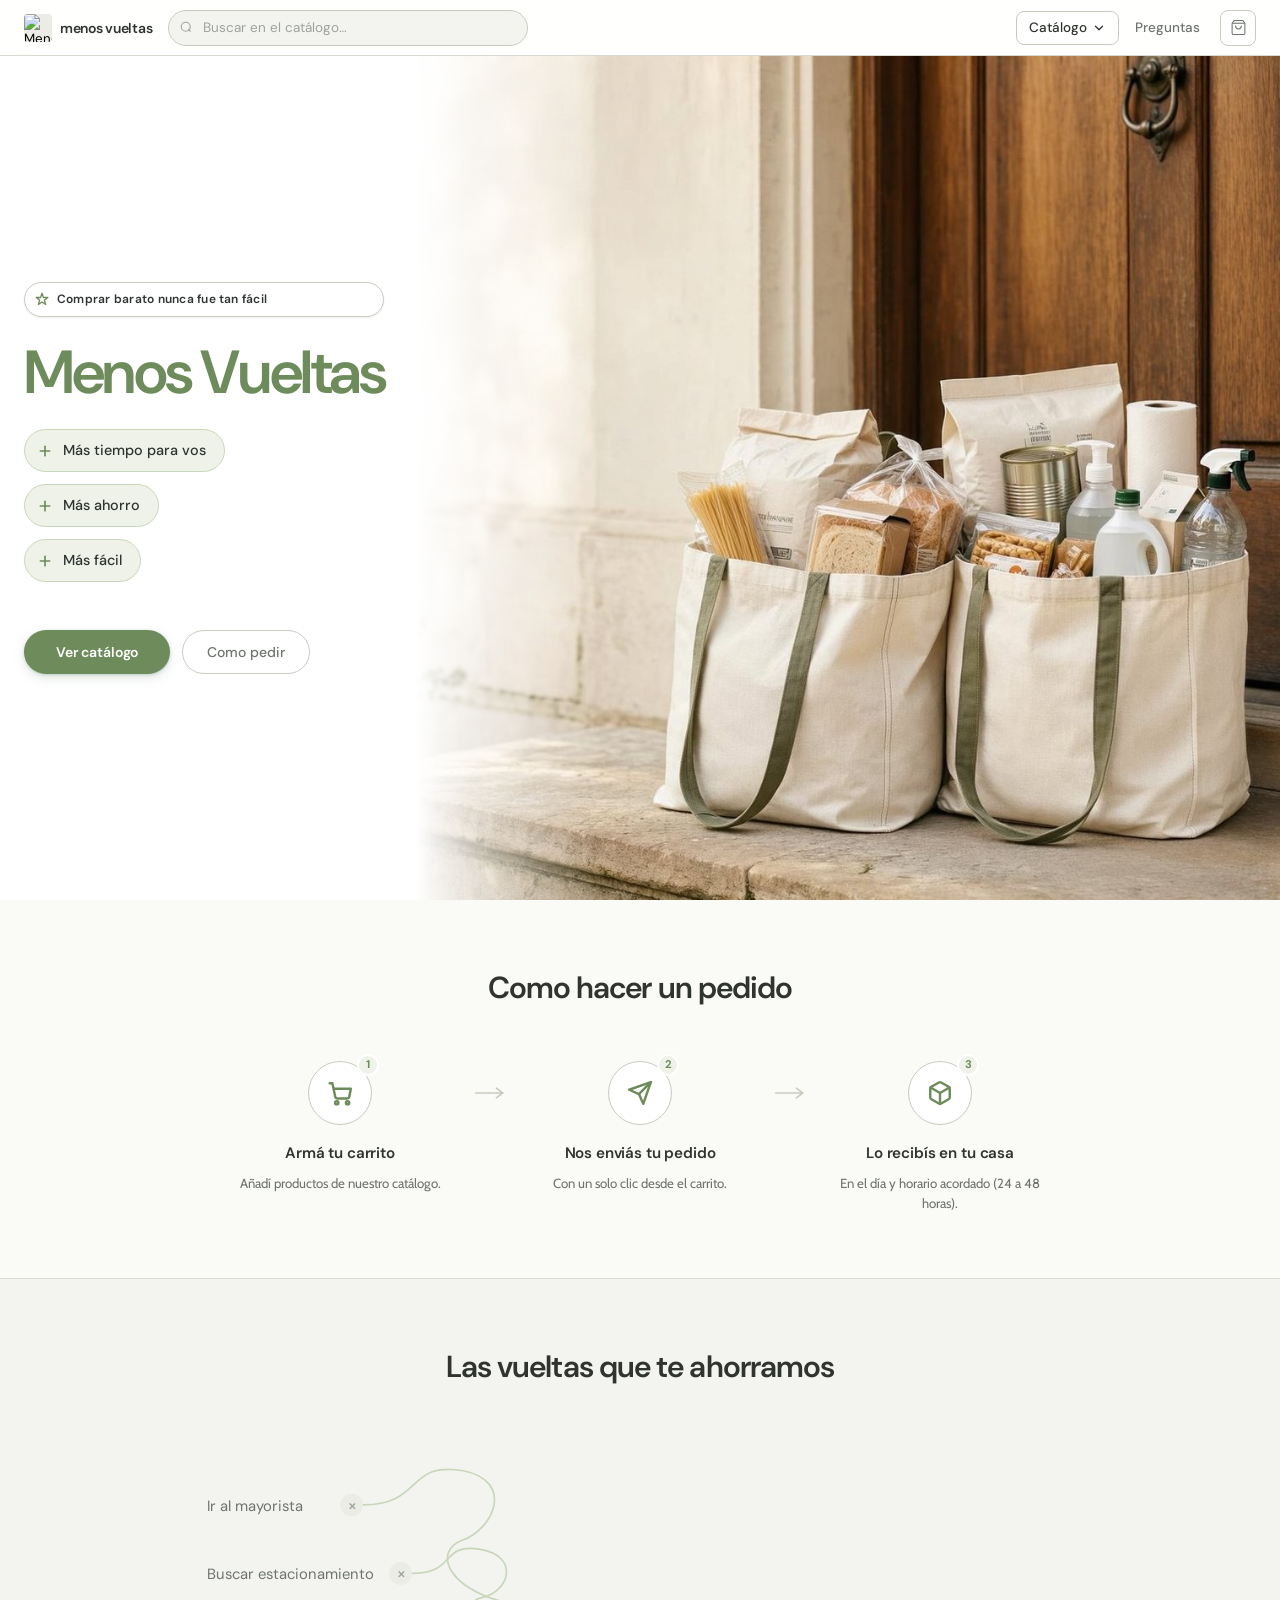
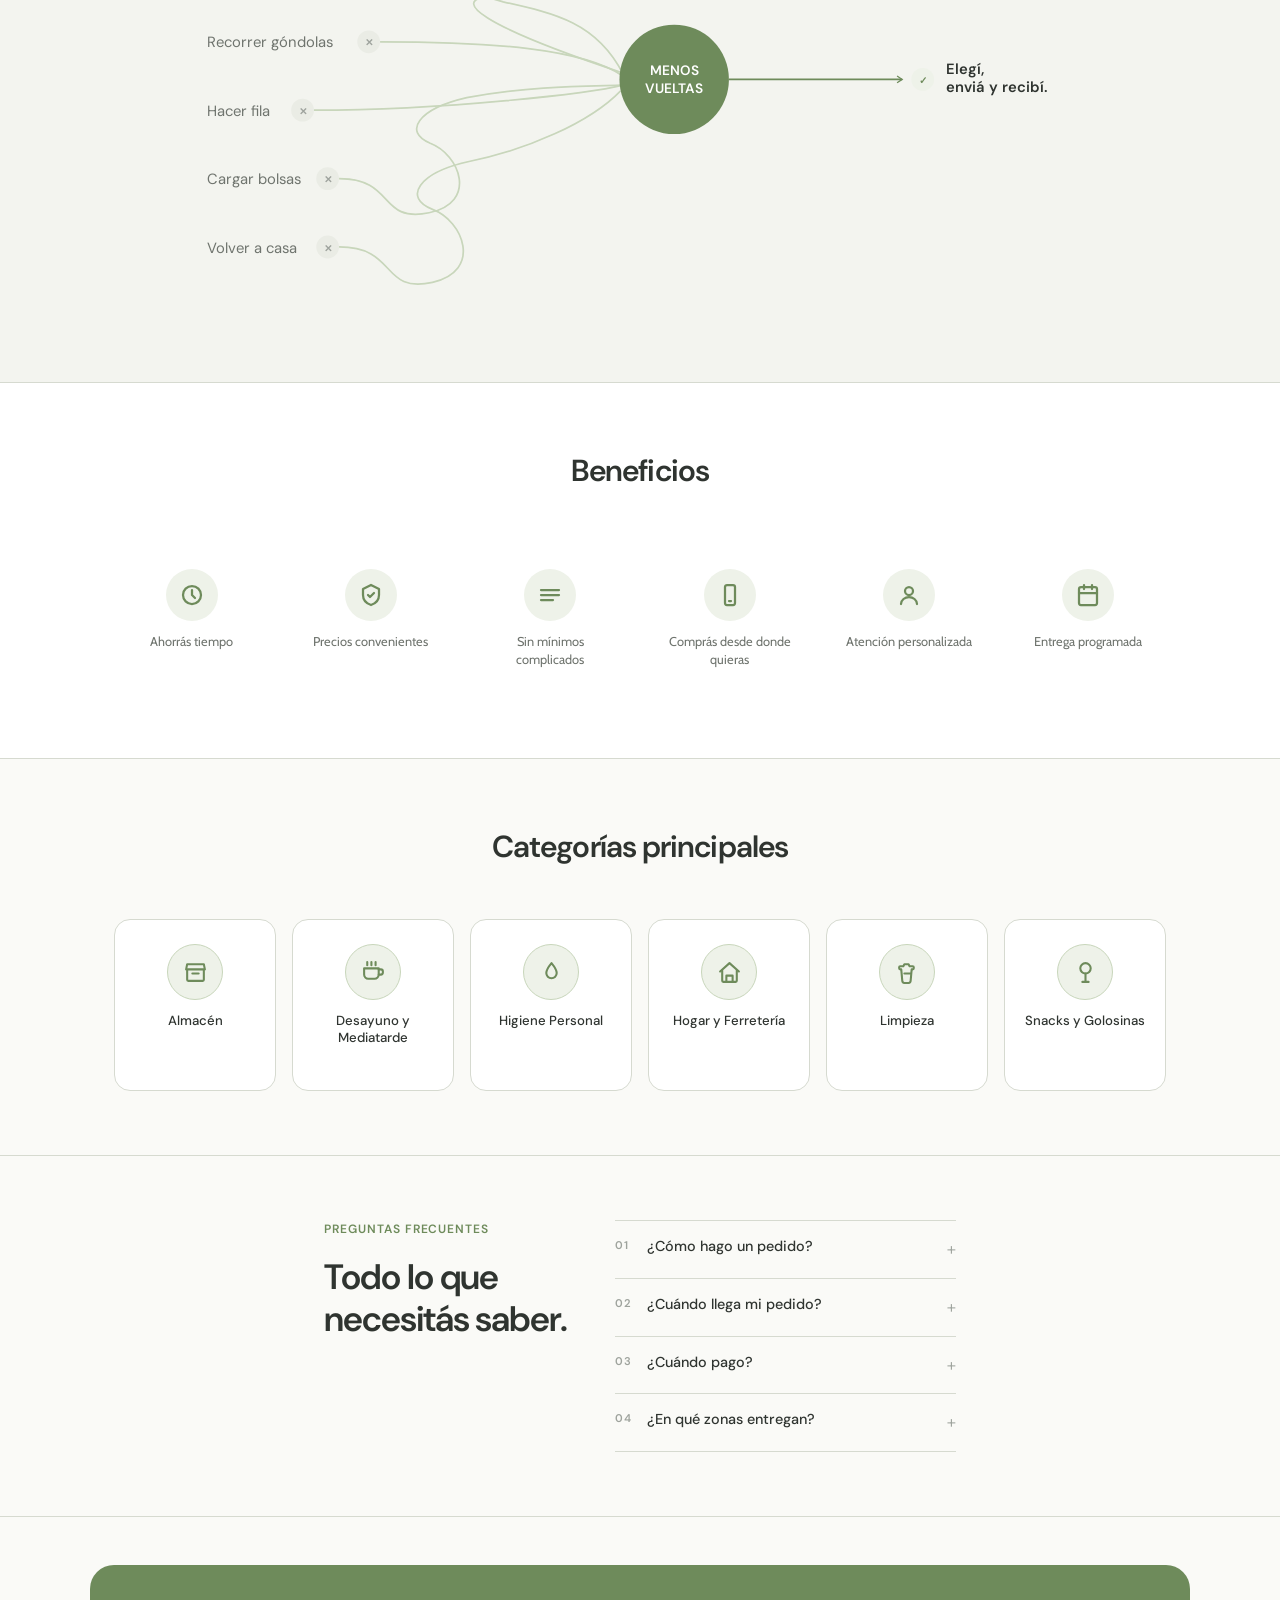
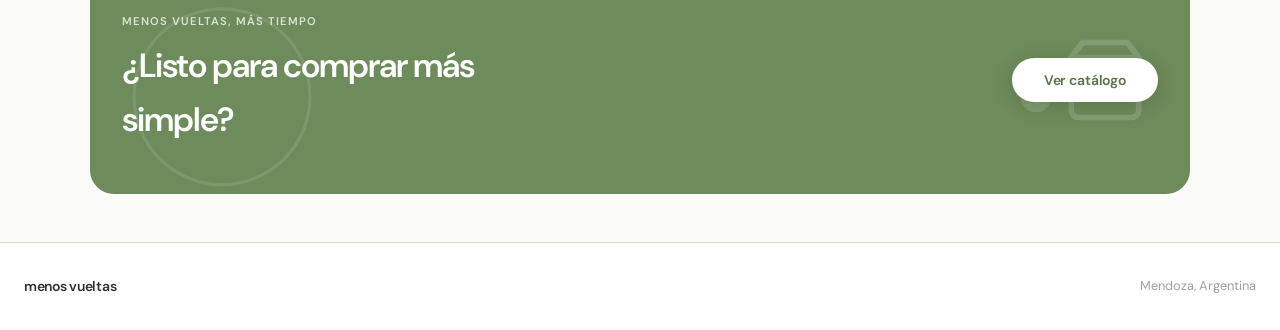
==== commit 4773ce7d: "mejora diseño" ====
--- a/index.html
+++ b/index.html
@@ -66,7 +66,10 @@
   <section class="hero-bg">
   <div class="hero">
     <div class="hero-inner">
-      <p class="hero-eyebrow">Comprar barato nunca fue tan fácil</p>
+      <p class="hero-eyebrow">
+        <svg viewBox="0 0 24 24" fill="none" stroke="currentColor" stroke-width="2.25" stroke-linecap="round" stroke-linejoin="round"><path d="M12 2l2.4 7.4H22l-6 4.6 2.3 7.4L12 17l-6.3 4.4 2.3-7.4-6-4.6h7.6z"/></svg>
+        Comprar barato nunca fue tan fácil
+      </p>
       <h1 class="hero-title">Menos Vueltas</h1>
       <div class="hero-pills">
         <span class="hero-pill">
@@ -244,51 +247,51 @@
       <div class="beneficios-grid">
 
         <div class="beneficio">
-          <svg viewBox="0 0 24 24" fill="none" stroke="currentColor" stroke-width="2.25" stroke-linecap="round" stroke-linejoin="round">
+          <div class="beneficio-icon-wrap"><svg viewBox="0 0 24 24" fill="none" stroke="currentColor" stroke-width="2.25" stroke-linecap="round" stroke-linejoin="round">
             <circle cx="12" cy="12" r="9"/>
             <polyline points="12 7 12 12 15 15"/>
-          </svg>
+          </svg></div>
           <p>Ahorrás tiempo</p>
         </div>
 
         <div class="beneficio">
-          <svg viewBox="0 0 24 24" fill="none" stroke="currentColor" stroke-width="2.25" stroke-linecap="round" stroke-linejoin="round">
+          <div class="beneficio-icon-wrap"><svg viewBox="0 0 24 24" fill="none" stroke="currentColor" stroke-width="2.25" stroke-linecap="round" stroke-linejoin="round">
             <path d="M12 2l8 4v6c0 5-3.5 8.5-8 10-4.5-1.5-8-5-8-10V6l8-4z"/>
             <path d="M9 12l2 2 4-4"/>
-          </svg>
+          </svg></div>
           <p>Precios convenientes</p>
         </div>
 
         <div class="beneficio">
-          <svg viewBox="0 0 24 24" fill="none" stroke="currentColor" stroke-width="2.25" stroke-linecap="round" stroke-linejoin="round">
+          <div class="beneficio-icon-wrap"><svg viewBox="0 0 24 24" fill="none" stroke="currentColor" stroke-width="2.25" stroke-linecap="round" stroke-linejoin="round">
             <path d="M3 7h18M3 12h18M3 17h12"/>
-          </svg>
+          </svg></div>
           <p>Sin mínimos complicados</p>
         </div>
 
         <div class="beneficio">
-          <svg viewBox="0 0 24 24" fill="none" stroke="currentColor" stroke-width="2.25" stroke-linecap="round" stroke-linejoin="round">
+          <div class="beneficio-icon-wrap"><svg viewBox="0 0 24 24" fill="none" stroke="currentColor" stroke-width="2.25" stroke-linecap="round" stroke-linejoin="round">
             <rect x="7" y="2" width="10" height="20" rx="2"/>
             <line x1="11" y1="18" x2="13" y2="18"/>
-          </svg>
+          </svg></div>
           <p>Comprás desde donde quieras</p>
         </div>
 
         <div class="beneficio">
-          <svg viewBox="0 0 24 24" fill="none" stroke="currentColor" stroke-width="2.25" stroke-linecap="round" stroke-linejoin="round">
+          <div class="beneficio-icon-wrap"><svg viewBox="0 0 24 24" fill="none" stroke="currentColor" stroke-width="2.25" stroke-linecap="round" stroke-linejoin="round">
             <circle cx="12" cy="8" r="4"/>
             <path d="M4 21c0-4 4-7 8-7s8 3 8 7"/>
-          </svg>
+          </svg></div>
           <p>Atención personalizada</p>
         </div>
 
         <div class="beneficio">
-          <svg viewBox="0 0 24 24" fill="none" stroke="currentColor" stroke-width="2.25" stroke-linecap="round" stroke-linejoin="round">
+          <div class="beneficio-icon-wrap"><svg viewBox="0 0 24 24" fill="none" stroke="currentColor" stroke-width="2.25" stroke-linecap="round" stroke-linejoin="round">
             <rect x="3" y="4" width="18" height="18" rx="2"/>
             <line x1="16" y1="2" x2="16" y2="6"/>
             <line x1="8" y1="2" x2="8" y2="6"/>
             <line x1="3" y1="10" x2="21" y2="10"/>
-          </svg>
+          </svg></div>
           <p>Entrega programada</p>
         </div>
 
@@ -307,6 +310,7 @@
             <svg viewBox="0 0 24 24" fill="none" stroke="currentColor" stroke-width="2" stroke-linecap="round" stroke-linejoin="round"><path d="M3 9l1-5h16l1 5"/><path d="M4 9h16v10a1 1 0 01-1 1H5a1 1 0 01-1-1V9z"/><line x1="9" y1="13" x2="15" y2="13"/></svg>
           </div>
           <span>Almacén</span>
+          <span class="categoria-arrow"><svg viewBox="0 0 24 24" fill="none" stroke="currentColor" stroke-width="2.5" stroke-linecap="round" stroke-linejoin="round"><path d="M5 12h14M13 6l6 6-6 6"/></svg></span>
         </button>
 
         <button class="categoria-card" onclick="mostrarCatalogo('Desayuno y Mediatarde')">
@@ -314,6 +318,7 @@
             <svg viewBox="0 0 24 24" fill="none" stroke="currentColor" stroke-width="2" stroke-linecap="round" stroke-linejoin="round"><path d="M3 8h14v6a4 4 0 01-4 4H7a4 4 0 01-4-4V8z"/><path d="M17 9h2a2 2 0 012 2v1a2 2 0 01-2 2h-2"/><line x1="6" y1="2" x2="6" y2="5"/><line x1="10" y1="2" x2="10" y2="5"/><line x1="14" y1="2" x2="14" y2="5"/></svg>
           </div>
           <span>Desayuno y Mediatarde</span>
+          <span class="categoria-arrow"><svg viewBox="0 0 24 24" fill="none" stroke="currentColor" stroke-width="2.5" stroke-linecap="round" stroke-linejoin="round"><path d="M5 12h14M13 6l6 6-6 6"/></svg></span>
         </button>
 
         <button class="categoria-card" onclick="mostrarCatalogo('Higiene Personal')">
@@ -321,6 +326,7 @@
             <svg viewBox="0 0 24 24" fill="none" stroke="currentColor" stroke-width="2" stroke-linecap="round" stroke-linejoin="round"><path d="M12 3c2.5 3 5 6.2 5 9.5a5 5 0 01-10 0C7 9.2 9.5 6 12 3z"/></svg>
           </div>
           <span>Higiene Personal</span>
+          <span class="categoria-arrow"><svg viewBox="0 0 24 24" fill="none" stroke="currentColor" stroke-width="2.5" stroke-linecap="round" stroke-linejoin="round"><path d="M5 12h14M13 6l6 6-6 6"/></svg></span>
         </button>
 
         <button class="categoria-card" onclick="mostrarCatalogo('Hogar y Ferreteria')">
@@ -328,6 +334,7 @@
             <svg viewBox="0 0 24 24" fill="none" stroke="currentColor" stroke-width="2" stroke-linecap="round" stroke-linejoin="round"><path d="M3 11l9-8 9 8"/><path d="M5 10v10a1 1 0 001 1h12a1 1 0 001-1V10"/><path d="M9 21v-6h6v6"/></svg>
           </div>
           <span>Hogar y Ferretería</span>
+          <span class="categoria-arrow"><svg viewBox="0 0 24 24" fill="none" stroke="currentColor" stroke-width="2.5" stroke-linecap="round" stroke-linejoin="round"><path d="M5 12h14M13 6l6 6-6 6"/></svg></span>
         </button>
 
         <button class="categoria-card" onclick="mostrarCatalogo('Limpieza')">
@@ -335,6 +342,7 @@
             <svg viewBox="0 0 24 24" fill="none" stroke="currentColor" stroke-width="2" stroke-linecap="round" stroke-linejoin="round"><path d="M9 4h4l1 2h3a1 1 0 011 1v1a1 1 0 01-1 1h-1l-1 11a2 2 0 01-2 2H9a2 2 0 01-2-2L6 9H5a1 1 0 01-1-1V7a1 1 0 011-1h3l1-2z"/><line x1="9" y1="13" x2="15" y2="13"/></svg>
           </div>
           <span>Limpieza</span>
+          <span class="categoria-arrow"><svg viewBox="0 0 24 24" fill="none" stroke="currentColor" stroke-width="2.5" stroke-linecap="round" stroke-linejoin="round"><path d="M5 12h14M13 6l6 6-6 6"/></svg></span>
         </button>
 
         <button class="categoria-card" onclick="mostrarCatalogo('Snacks y Golosinas')">
@@ -342,6 +350,7 @@
             <svg viewBox="0 0 24 24" fill="none" stroke="currentColor" stroke-width="2" stroke-linecap="round" stroke-linejoin="round"><circle cx="12" cy="8" r="5"/><path d="M12 13v8"/><path d="M9 21h6"/></svg>
           </div>
           <span>Snacks y Golosinas</span>
+          <span class="categoria-arrow"><svg viewBox="0 0 24 24" fill="none" stroke="currentColor" stroke-width="2.5" stroke-linecap="round" stroke-linejoin="round"><path d="M5 12h14M13 6l6 6-6 6"/></svg></span>
         </button>
 
       </div>
@@ -405,8 +414,18 @@
   <!-- CTA final -->
   <section class="cta-final">
     <div class="cta-final-inner">
-      <h2>¿Listo para comprar más simple?</h2>
+      <div class="cta-final-text">
+        <span class="cta-final-eyebrow">Menos vueltas, más tiempo</span>
+        <h2>¿Listo para comprar más simple?</h2>
+      </div>
       <button class="btn-primary" onclick="mostrarCatalogo()">Ver catálogo</button>
+      <div class="cta-final-icon">
+        <svg viewBox="0 0 24 24" fill="none" stroke="currentColor" stroke-width="1.5" stroke-linecap="round" stroke-linejoin="round">
+          <path d="M6 2L3 6v14a2 2 0 002 2h14a2 2 0 002-2V6l-3-4z"/>
+          <line x1="3" y1="6" x2="21" y2="6"/>
+          <path d="M16 10a4 4 0 01-8 0"/>
+        </svg>
+      </div>
     </div>
   </section>
 
--- a/styles.css
+++ b/styles.css
@@ -70,12 +70,28 @@
 html { scroll-behavior: smooth; -webkit-text-size-adjust: 100%; }
 body {
   font-family: var(--font);
-  background: var(--bg);
+  background-color: var(--bg);
+  background-image: url("data:image/svg+xml,%3Csvg xmlns='http://www.w3.org/2000/svg' width='640' height='640' viewBox='0 0 640 640'%3E%3Ccircle cx='95' cy='115' r='34' fill='%236E8B5B' opacity='0.05'/%3E%3Ccircle cx='540' cy='75' r='62' fill='none' stroke='%232F3430' stroke-width='1.4' opacity='0.06'/%3E%3Ccircle cx='60' cy='500' r='48' fill='none' stroke='%236E8B5B' stroke-width='1.5' stroke-dasharray='185 105' stroke-linecap='round' opacity='0.09' transform='rotate(-24 60 500)'/%3E%3Ccircle cx='450' cy='440' r='58' fill='none' stroke='%232F3430' stroke-width='1.4' stroke-dasharray='220 140' stroke-linecap='round' opacity='0.06' transform='rotate(48 450 440)'/%3E%3Ccircle cx='340' cy='235' r='6' fill='%236E8B5B' opacity='0.11'/%3E%3Ccircle cx='235' cy='580' r='17' fill='none' stroke='%232F3430' stroke-width='1.3' opacity='0.05'/%3E%3Ccircle cx='565' cy='310' r='29' fill='none' stroke='%236E8B5B' stroke-width='1.5' stroke-dasharray='92 72' stroke-linecap='round' opacity='0.08' transform='rotate(165 565 310)'/%3E%3Ccircle cx='180' cy='60' r='5' fill='%232F3430' opacity='0.08'/%3E%3Ccircle cx='400' cy='560' r='38' fill='none' stroke='%236E8B5B' stroke-width='1.4' stroke-dasharray='150 90' stroke-linecap='round' opacity='0.07' transform='rotate(95 400 560)'/%3E%3C/svg%3E");
+  background-repeat: repeat;
   color: var(--t1);
   font-size: 15px;
   line-height: 1.6;
   -webkit-font-smoothing: antialiased;
   -moz-osx-font-smoothing: grayscale;
+}
+
+/* Aplicar el mismo patrón sutil a las secciones con fondo propio,
+   así el detalle es consistente en toda la página */
+.hero-bg,
+.como-comprar,
+.vueltas,
+.beneficios,
+.categorias-home,
+.faq-section,
+.cta-final,
+.footer {
+  background-image: url("data:image/svg+xml,%3Csvg xmlns='http://www.w3.org/2000/svg' width='640' height='640' viewBox='0 0 640 640'%3E%3Ccircle cx='95' cy='115' r='34' fill='%236E8B5B' opacity='0.05'/%3E%3Ccircle cx='540' cy='75' r='62' fill='none' stroke='%232F3430' stroke-width='1.4' opacity='0.06'/%3E%3Ccircle cx='60' cy='500' r='48' fill='none' stroke='%236E8B5B' stroke-width='1.5' stroke-dasharray='185 105' stroke-linecap='round' opacity='0.09' transform='rotate(-24 60 500)'/%3E%3Ccircle cx='450' cy='440' r='58' fill='none' stroke='%232F3430' stroke-width='1.4' stroke-dasharray='220 140' stroke-linecap='round' opacity='0.06' transform='rotate(48 450 440)'/%3E%3Ccircle cx='340' cy='235' r='6' fill='%236E8B5B' opacity='0.11'/%3E%3Ccircle cx='235' cy='580' r='17' fill='none' stroke='%232F3430' stroke-width='1.3' opacity='0.05'/%3E%3Ccircle cx='565' cy='310' r='29' fill='none' stroke='%236E8B5B' stroke-width='1.5' stroke-dasharray='92 72' stroke-linecap='round' opacity='0.08' transform='rotate(165 565 310)'/%3E%3Ccircle cx='180' cy='60' r='5' fill='%232F3430' opacity='0.08'/%3E%3Ccircle cx='400' cy='560' r='38' fill='none' stroke='%236E8B5B' stroke-width='1.4' stroke-dasharray='150 90' stroke-linecap='round' opacity='0.07' transform='rotate(95 400 560)'/%3E%3C/svg%3E");
+  background-repeat: repeat;
 }
 
 /* Textos largos y párrafos usan Cabin */
@@ -376,12 +392,25 @@
 }
 
 .hero-eyebrow {
-  font-size: 0.7rem;
-  font-weight: 600;
-  color: var(--t2);
-  letter-spacing: .1em;
-  text-transform: uppercase;
-  margin-bottom: var(--space-4);
+  display: inline-flex;
+  align-items: center;
+  gap: 8px;
+  padding: 7px 14px 7px 10px;
+  background: var(--surface);
+  border: 1px solid var(--line);
+  border-radius: var(--rf);
+  font-size: 0.75rem;
+  font-weight: 600;
+  color: var(--t1);
+  letter-spacing: .02em;
+  margin-bottom: var(--space-5);
+  box-shadow: var(--s1);
+}
+.hero-eyebrow svg {
+  width: 14px;
+  height: 14px;
+  color: var(--accent);
+  flex-shrink: 0;
 }
 
 .hero-title {
@@ -705,18 +734,48 @@
   align-items: center;
   text-align: center;
   gap: var(--space-3);
+  padding: var(--space-5) var(--space-3);
+  border-radius: var(--r4);
+  border: 1px solid transparent;
+  background: transparent;
+  transition: background 0.25s var(--ease), border-color 0.25s var(--ease), transform 0.25s var(--ease), box-shadow 0.25s var(--ease);
+  cursor: default;
+}
+.beneficio:hover {
+  background: var(--surface);
+  border-color: var(--line);
+  transform: translateY(-4px);
+  box-shadow: var(--s2);
+}
+.beneficio-icon-wrap {
+  width: 52px;
+  height: 52px;
+  border-radius: 50%;
+  background: var(--accent-bg);
+  display: flex;
+  align-items: center;
+  justify-content: center;
+  transition: background 0.25s var(--ease), transform 0.3s cubic-bezier(.34,1.56,.64,1);
+}
+.beneficio:hover .beneficio-icon-wrap {
+  background: var(--accent);
+  transform: scale(1.1) rotate(-6deg);
 }
 .beneficio svg {
-  width: 30px;
-  height: 30px;
+  width: 24px;
+  height: 24px;
   color: var(--accent);
-}
+  transition: color 0.25s var(--ease);
+}
+.beneficio:hover svg { color: white; }
 .beneficio p {
   font-size: 0.8rem;
   color: var(--t2);
   line-height: 1.4;
   font-family: var(--font-body);
-}
+  transition: color 0.25s var(--ease);
+}
+.beneficio:hover p { color: var(--t1); }
 
 
 /* ══════════════════════════════════════════════════════
@@ -739,39 +798,85 @@
 }
 
 .categoria-card {
+  position: relative;
   background: var(--surface);
   border: 1px solid var(--line-soft);
   border-radius: var(--r4);
-  padding: var(--space-5) var(--space-3);
+  padding: var(--space-5) var(--space-3) var(--space-4);
   display: flex;
   flex-direction: column;
   align-items: center;
   gap: var(--space-3);
   cursor: pointer;
-  transition: border-color var(--t) var(--ease), transform var(--t) var(--ease), box-shadow var(--t) var(--ease);
+  overflow: hidden;
+  transition: border-color var(--t) var(--ease), box-shadow var(--t) var(--ease);
+}
+.categoria-card::before {
+  content: '';
+  position: absolute;
+  top: -30px;
+  right: -30px;
+  width: 80px;
+  height: 80px;
+  border-radius: 50%;
+  border: 1.5px dashed var(--accent-line);
+  opacity: 0;
+  transform: scale(0.8) rotate(-20deg);
+  transition: opacity 0.3s var(--ease), transform 0.3s var(--ease);
+  pointer-events: none;
 }
 .categoria-card:hover {
   border-color: var(--accent-line);
-  transform: translateY(-2px);
   box-shadow: var(--s2);
 }
+.categoria-card:hover::before {
+  opacity: 1;
+  transform: scale(1) rotate(0deg);
+}
 
 .categoria-img-wrap {
-  width: 52px;
-  height: 52px;
+  width: 56px;
+  height: 56px;
   border-radius: 50%;
   background: var(--accent-bg);
+  border: 1px solid var(--accent-line);
   display: flex;
   align-items: center;
   justify-content: center;
   color: var(--accent);
-}
-.categoria-img-wrap svg { width: 24px; height: 24px; }
+  transition: background 0.25s var(--ease), border-color 0.25s var(--ease), transform 0.3s cubic-bezier(.34,1.56,.64,1);
+}
+.categoria-card:hover .categoria-img-wrap {
+  background: var(--accent);
+  border-color: var(--accent);
+  transform: scale(1.08);
+}
+.categoria-img-wrap svg { width: 25px; height: 25px; transition: color 0.25s var(--ease); }
+.categoria-card:hover .categoria-img-wrap svg { color: white; }
 
 .categoria-card span {
   font-size: 0.825rem;
   font-weight: 500;
   color: var(--t1);
+  text-align: center;
+}
+
+.categoria-arrow {
+  display: flex;
+  align-items: center;
+  justify-content: center;
+  width: 20px;
+  height: 20px;
+  opacity: 0;
+  transform: translateY(-4px);
+  transition: opacity 0.25s var(--ease), transform 0.25s var(--ease);
+  color: var(--accent);
+  margin-top: -4px;
+}
+.categoria-arrow svg { width: 14px; height: 14px; }
+.categoria-card:hover .categoria-arrow {
+  opacity: 1;
+  transform: translateY(0);
 }
 
 
@@ -779,23 +884,73 @@
    CTA FINAL
 ══════════════════════════════════════════════════════ */
 .cta-final {
+  background: var(--bg);
+  padding: var(--space-8) var(--space-5);
+}
+.cta-final-inner {
+  max-width: 1100px;
+  margin: 0 auto;
+  position: relative;
+  overflow: hidden;
+  background: var(--accent);
+  border-radius: var(--r5);
+  padding: var(--space-8) var(--space-6);
+  display: flex;
+  align-items: center;
+  justify-content: space-between;
+  gap: var(--space-6);
+  flex-wrap: wrap;
+  background-image: url("data:image/svg+xml,%3Csvg xmlns='http://www.w3.org/2000/svg' width='500' height='400' viewBox='0 0 500 400'%3E%3Ccircle cx='60' cy='60' r='40' fill='none' stroke='white' stroke-width='1.5' opacity='0.10'/%3E%3Ccircle cx='440' cy='340' r='55' fill='none' stroke='white' stroke-width='1.5' stroke-dasharray='200 130' stroke-linecap='round' opacity='0.12' transform='rotate(30 440 340)'/%3E%3Ccircle cx='430' cy='60' r='7' fill='white' opacity='0.14'/%3E%3Ccircle cx='40' cy='330' r='22' fill='none' stroke='white' stroke-width='1.4' stroke-dasharray='90 60' stroke-linecap='round' opacity='0.10' transform='rotate(-40 40 330)'/%3E%3C/svg%3E");
+  background-repeat: no-repeat;
+  background-size: cover;
+}
+.cta-final-text {
+  display: flex;
+  flex-direction: column;
+  gap: var(--space-2);
+  z-index: 1;
+}
+.cta-final-eyebrow {
+  font-size: 0.7rem;
+  font-weight: 600;
+  color: rgba(255,255,255,0.75);
+  text-transform: uppercase;
+  letter-spacing: .09em;
+}
+.cta-final h2 {
+  font-size: clamp(1.5rem, 3vw, 2.1rem);
+  font-weight: 600;
+  letter-spacing: -0.03em;
+  color: white;
+  max-width: 420px;
+}
+.cta-final .btn-primary {
+  background: white;
+  color: var(--accent-2);
+  box-shadow: 0 4px 20px rgba(0,0,0,0.15);
+  flex-shrink: 0;
+  z-index: 1;
+}
+.cta-final .btn-primary:hover {
   background: var(--surface-2);
-}
-.cta-final-inner {
-  max-width: 600px;
-  margin: 0 auto;
-  padding: var(--space-9) var(--space-5);
-  text-align: center;
-  display: flex;
-  flex-direction: column;
-  align-items: center;
-  gap: var(--space-6);
-}
-.cta-final h2 {
-  font-size: clamp(1.4rem, 2.6vw, 1.8rem);
-  font-weight: 600;
-  letter-spacing: -0.03em;
-  color: var(--t1);
+  color: var(--accent-2);
+}
+.cta-final-icon {
+  position: absolute;
+  right: 40px;
+  top: 50%;
+  transform: translateY(-50%);
+  width: 90px;
+  height: 90px;
+  opacity: 0.15;
+  color: white;
+}
+.cta-final-icon svg { width: 100%; height: 100%; }
+
+@media (max-width: 720px) {
+  .cta-final-icon { display: none; }
+  .cta-final-inner { flex-direction: column; text-align: center; padding: var(--space-7) var(--space-5); }
+  .cta-final-text { align-items: center; }
 }
 
 
@@ -854,10 +1009,41 @@
 
 .faq-list { display: flex; flex-direction: column; }
 
+.faq-list { counter-reset: faq-counter; }
+
 .faq-item {
+  position: relative;
   border-top: 1px solid var(--line-soft);
+  padding-left: var(--space-6);
+  transition: padding-left 0.25s var(--ease);
 }
 .faq-item:last-child { border-bottom: 1px solid var(--line-soft); }
+.faq-item::before {
+  counter-increment: faq-counter;
+  content: counter(faq-counter, decimal-leading-zero);
+  position: absolute;
+  left: 0;
+  top: var(--space-4);
+  font-size: 0.7rem;
+  font-weight: 600;
+  color: var(--t3);
+  letter-spacing: .04em;
+  transition: color 0.25s var(--ease);
+}
+.faq-item.open::before { color: var(--accent); }
+.faq-item::after {
+  content: '';
+  position: absolute;
+  left: 0;
+  top: 0;
+  bottom: 0;
+  width: 2px;
+  background: var(--accent);
+  transform: scaleY(0);
+  transform-origin: top;
+  transition: transform 0.3s var(--ease);
+}
+.faq-item.open::after { transform: scaleY(1); }
 
 .faq-pregunta {
   width: 100%;
@@ -1701,15 +1887,12 @@
     transform 0.25s var(--ease);
 }
 
-/* ── Categorías — rebote sutil ── */
+/* ── Categorías — transición base (hover visual definido arriba) ── */
 .categoria-card {
   transition:
     border-color var(--t) var(--ease),
-    box-shadow 0.25s var(--ease),
-    transform 0.2s cubic-bezier(.34,1.56,.64,1);
-}
-.categoria-card:hover { transform: translateY(-4px) scale(1.02); }
-.categoria-card:active { transform: translateY(0) scale(0.98); }
+    box-shadow 0.25s var(--ease);
+}
 
 /* ── Botones — press feedback ── */
 .btn-primary,
@@ -1750,12 +1933,6 @@
 .hero-pill:nth-child(2) { animation-delay: 0.38s; }
 .hero-pill:nth-child(3) { animation-delay: 0.46s; }
 
-/* ── Beneficios — hover icon ── */
-.beneficio svg {
-  transition: transform 0.2s cubic-bezier(.34,1.56,.64,1), color var(--t);
-}
-.beneficio:hover svg { transform: scale(1.2); }
-
 /* Respetar preferencia de movimiento reducido */
 @media (prefers-reduced-motion: reduce) {
   *, *::before, *::after {
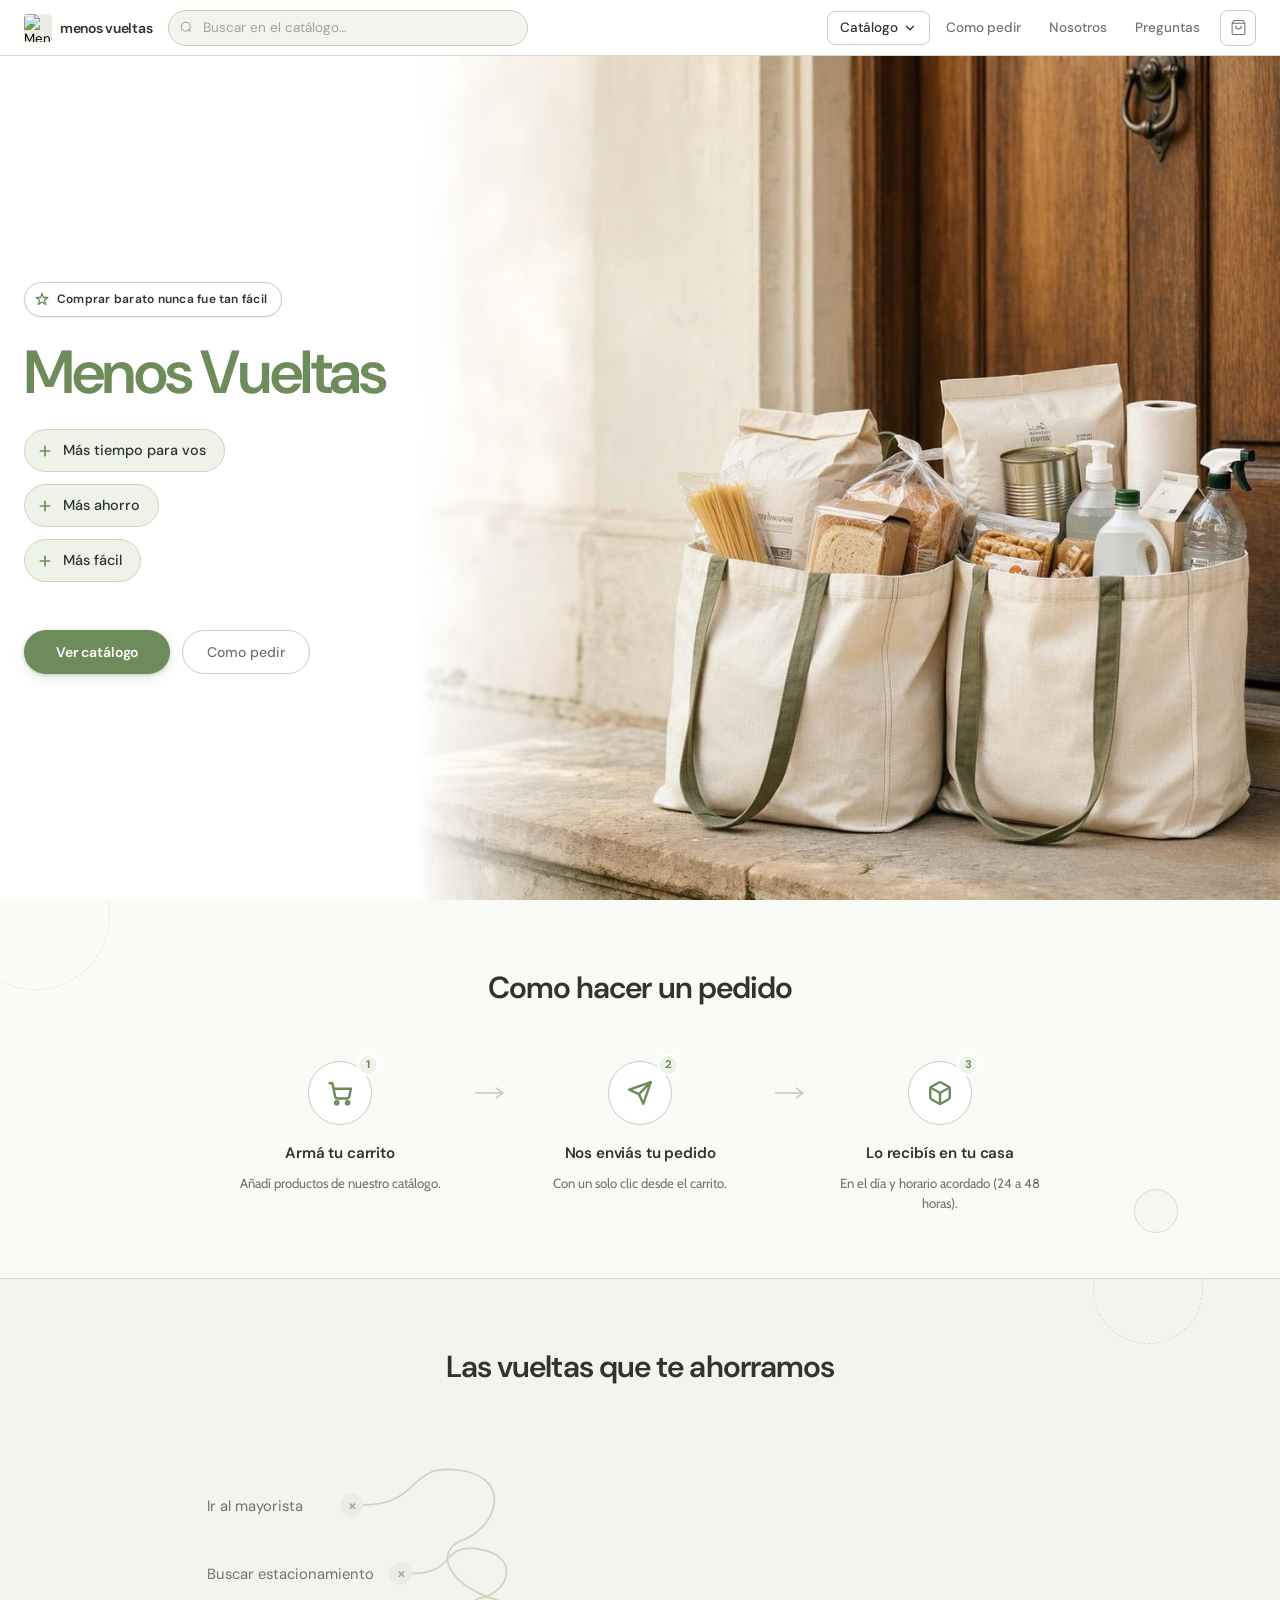
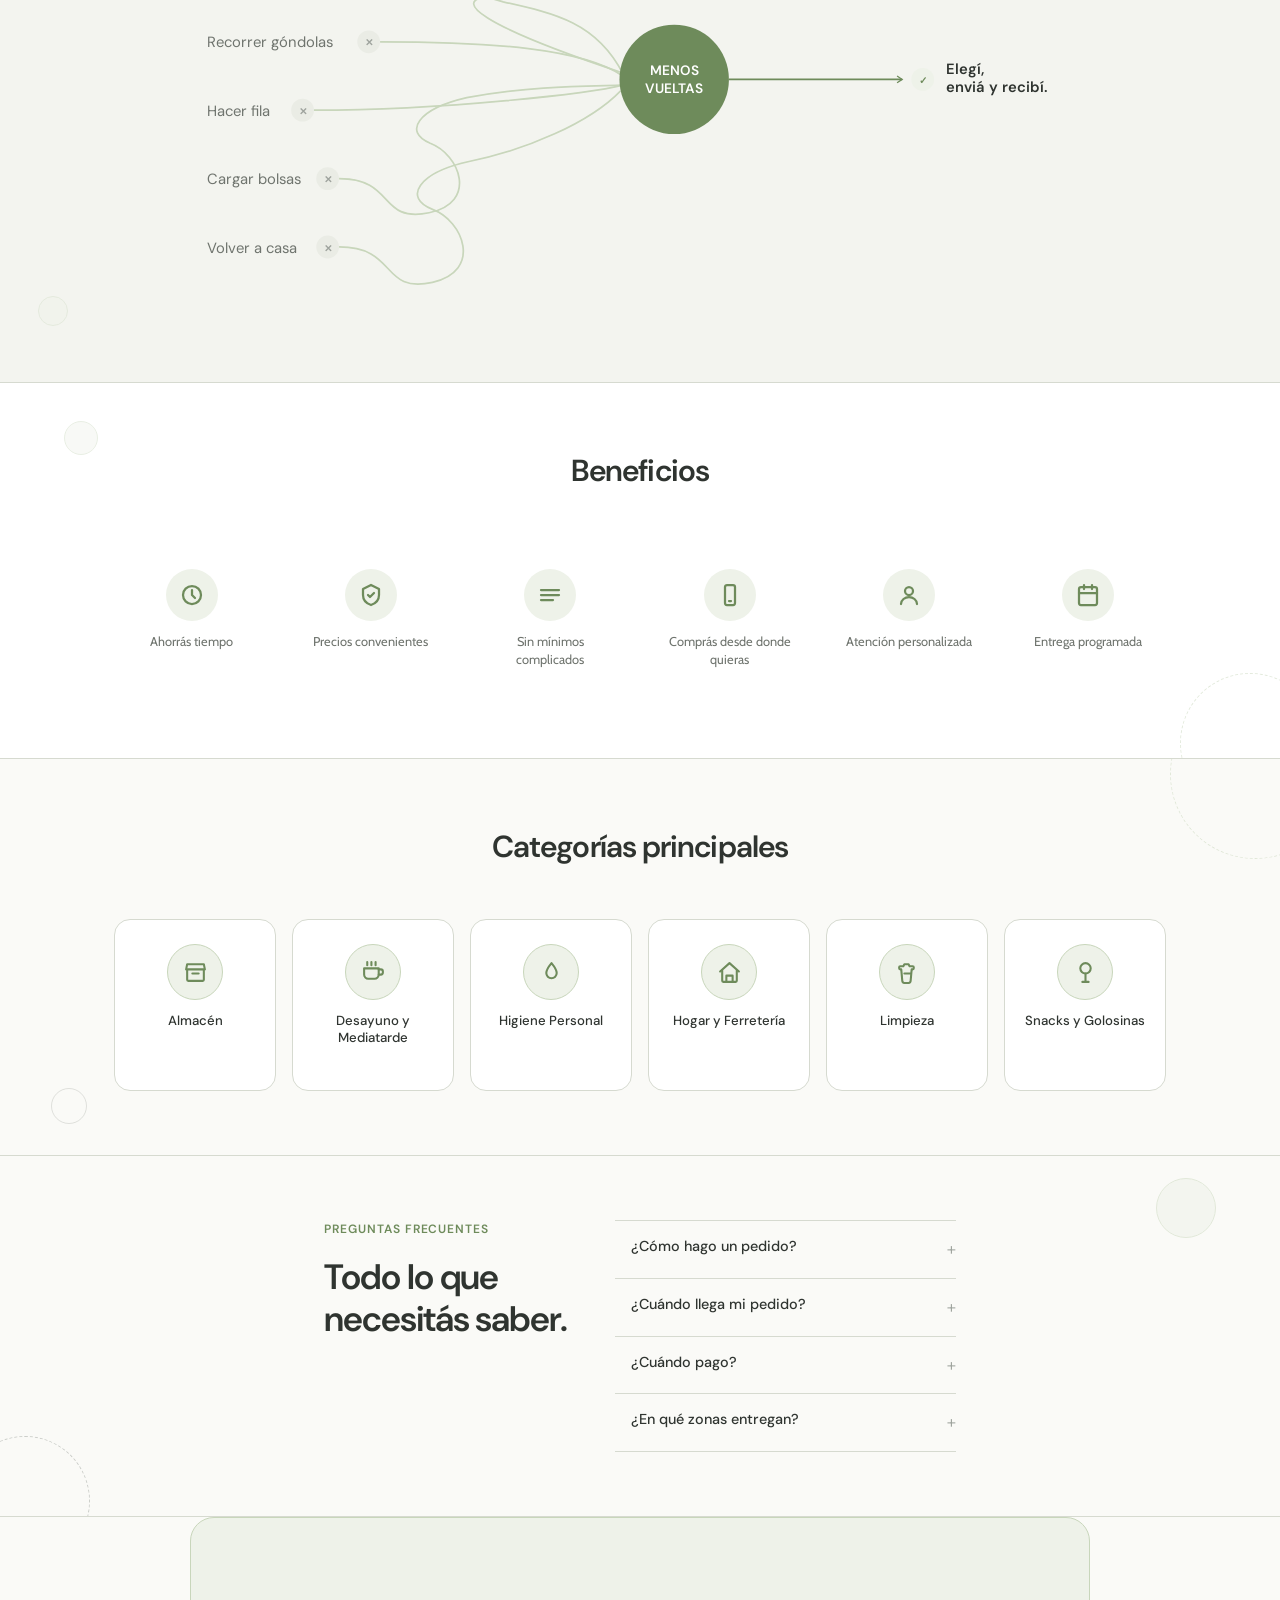
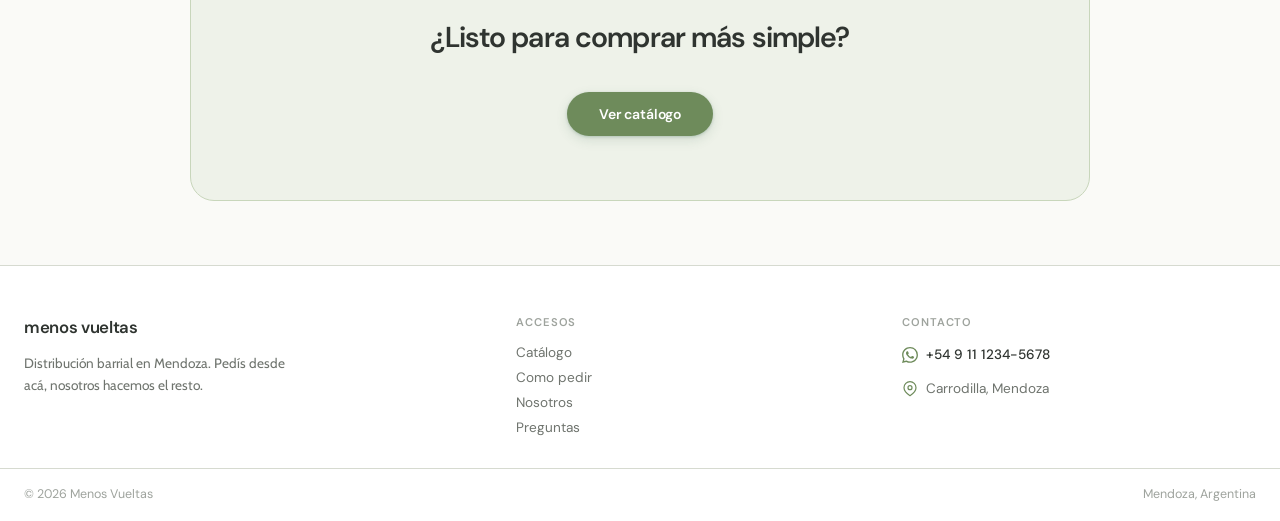
==== commit edbbcff4: "Merge pull request #6 from francosampieri/feature/animations Feature/animations" ====
--- a/index.html
+++ b/index.html
@@ -43,6 +43,8 @@
         </div>
       </div>
 
+      <button class="nav-ghost hide-mobile" onclick="scrollLanding('como-comprar')">Como pedir</button>
+      <button class="nav-ghost hide-mobile" onclick="scrollLanding('vueltas')">Nosotros</button>
       <button class="nav-ghost hide-mobile" onclick="scrollLanding('faq')">Preguntas</button>
 
       <button class="cart-trigger" onclick="abrirCarrito()">
@@ -97,7 +99,11 @@
   </section>
 
   <!-- Cómo comprar -->
-  <section id="como-comprar" class="como-comprar">
+  <section id="como-comprar" class="como-comprar seccion-deco">
+    <div class="bg-circles" aria-hidden="true">
+      <span class="bg-circle bg-circle--dash" style="width:150px;height:150px;top:-60px;left:-40px;"></span>
+      <span class="bg-circle bg-circle--fill" style="width:44px;height:44px;bottom:12%;right:8%;border-color:var(--t3);opacity:.35;"></span>
+    </div>
     <div class="como-comprar-inner">
       <h2 class="seccion-h2-center">Como hacer un pedido</h2>
       <div class="pasos-row">
@@ -157,7 +163,11 @@
   </section>
 
   <!-- Las vueltas que te ahorramos -->
-  <section class="vueltas">
+  <section id="vueltas" class="vueltas seccion-deco">
+    <div class="bg-circles" aria-hidden="true">
+      <span class="bg-circle bg-circle--dash" style="width:110px;height:110px;top:-45px;right:6%;border-color:var(--t3);opacity:.3;"></span>
+      <span class="bg-circle bg-circle--fill" style="width:30px;height:30px;bottom:8%;left:3%;opacity:.35;"></span>
+    </div>
     <div class="vueltas-inner">
       <h2 class="seccion-h2-center">Las vueltas que te ahorramos</h2>
 
@@ -241,7 +251,11 @@
   </section>
 
   <!-- Beneficios -->
-  <section class="beneficios">
+  <section class="beneficios seccion-deco">
+    <div class="bg-circles" aria-hidden="true">
+      <span class="bg-circle bg-circle--dash" style="width:140px;height:140px;bottom:-55px;right:-40px;"></span>
+      <span class="bg-circle bg-circle--fill" style="width:34px;height:34px;top:10%;left:5%;opacity:.4;"></span>
+    </div>
     <div class="beneficios-inner">
       <h2 class="seccion-h2-center">Beneficios</h2>
       <div class="beneficios-grid">
@@ -300,7 +314,11 @@
   </section>
 
   <!-- Categorías principales -->
-  <section class="categorias-home">
+  <section class="categorias-home seccion-deco">
+    <div class="bg-circles" aria-hidden="true">
+      <span class="bg-circle bg-circle--dash" style="width:170px;height:170px;top:-70px;right:-60px;"></span>
+      <span class="bg-circle" style="width:36px;height:36px;bottom:8%;left:4%;border-color:var(--t3);opacity:.3;"></span>
+    </div>
     <div class="categorias-home-inner">
       <h2 class="seccion-h2-center">Categorías principales</h2>
       <div class="categorias-grid">
@@ -358,7 +376,11 @@
   </section>
 
   <!-- FAQ -->
-  <section id="faq" class="faq-section">
+  <section id="faq" class="faq-section seccion-deco">
+    <div class="bg-circles" aria-hidden="true">
+      <span class="bg-circle bg-circle--fill" style="width:60px;height:60px;top:6%;right:5%;"></span>
+      <span class="bg-circle bg-circle--dash" style="width:130px;height:130px;bottom:-50px;left:-40px;border-color:var(--t3);"></span>
+    </div>
     <div class="faq-inner">
       <div class="faq-header">
         <div class="sobre-label">Preguntas frecuentes</div>
@@ -414,25 +436,54 @@
   <!-- CTA final -->
   <section class="cta-final">
     <div class="cta-final-inner">
-      <div class="cta-final-text">
-        <span class="cta-final-eyebrow">Menos vueltas, más tiempo</span>
-        <h2>¿Listo para comprar más simple?</h2>
-      </div>
+      <div class="bg-circles" aria-hidden="true">
+        <span class="bg-circle bg-circle--dash" style="width:180px;height:180px;top:-70px;right:-50px;border-color:var(--accent);opacity:.35;"></span>
+        <span class="bg-circle" style="width:90px;height:90px;bottom:-40px;left:6%;border-color:var(--accent);opacity:.3;"></span>
+      </div>
+      <h2>¿Listo para comprar más simple?</h2>
       <button class="btn-primary" onclick="mostrarCatalogo()">Ver catálogo</button>
-      <div class="cta-final-icon">
-        <svg viewBox="0 0 24 24" fill="none" stroke="currentColor" stroke-width="1.5" stroke-linecap="round" stroke-linejoin="round">
-          <path d="M6 2L3 6v14a2 2 0 002 2h14a2 2 0 002-2V6l-3-4z"/>
-          <line x1="3" y1="6" x2="21" y2="6"/>
-          <path d="M16 10a4 4 0 01-8 0"/>
-        </svg>
-      </div>
     </div>
   </section>
 
   <footer class="footer">
-    <div class="footer-inner">
-      <span class="brand-name">menos vueltas</span>
-      <span class="footer-copy">Mendoza, Argentina</span>
+    <div class="footer-main">
+
+      <div class="footer-brand-col">
+        <span class="brand-name">menos vueltas</span>
+        <p class="footer-tagline">Distribución barrial en Mendoza. Pedís desde acá, nosotros hacemos el resto.</p>
+      </div>
+
+      <div>
+        <p class="footer-col-title">Accesos</p>
+        <div class="footer-links">
+          <button class="footer-link" onclick="mostrarCatalogo()">Catálogo</button>
+          <button class="footer-link" onclick="scrollLanding('como-comprar')">Como pedir</button>
+          <button class="footer-link" onclick="scrollLanding('vueltas')">Nosotros</button>
+          <button class="footer-link" onclick="scrollLanding('faq')">Preguntas</button>
+        </div>
+      </div>
+
+      <div>
+        <p class="footer-col-title">Contacto</p>
+        <div class="footer-contact">
+          <div class="footer-contact-item">
+            <svg viewBox="0 0 24 24" fill="currentColor"><path d="M17.472 14.382c-.297-.149-1.758-.867-2.03-.967-.273-.099-.471-.148-.67.15-.197.297-.767.966-.94 1.164-.173.199-.347.223-.644.075-.297-.15-1.255-.463-2.39-1.475-.883-.788-1.48-1.761-1.653-2.059-.173-.297-.018-.458.13-.606.134-.133.298-.347.446-.52.149-.174.198-.298.298-.497.099-.198.05-.371-.025-.52-.075-.149-.669-1.612-.916-2.207-.242-.579-.487-.5-.669-.51-.173-.008-.371-.01-.57-.01-.198 0-.52.074-.792.372-.272.297-1.04 1.016-1.04 2.479 0 1.462 1.065 2.875 1.213 3.074.149.198 2.096 3.2 5.077 4.487.709.306 1.262.489 1.694.625.712.227 1.36.195 1.871.118.571-.085 1.758-.719 2.006-1.413.248-.694.248-1.289.173-1.413-.074-.124-.272-.198-.57-.347m-5.421 7.403h-.004a9.87 9.87 0 01-5.031-1.378l-.361-.214-3.741.982.998-3.648-.235-.374a9.86 9.86 0 01-1.51-5.26c.001-5.45 4.436-9.884 9.888-9.884 2.64 0 5.122 1.03 6.988 2.898a9.825 9.825 0 012.893 6.994c-.003 5.45-4.437 9.884-9.885 9.884m8.413-18.297A11.815 11.815 0 0012.05 0C5.495 0 .16 5.335.157 11.892c0 2.096.547 4.142 1.588 5.945L.057 24l6.305-1.654a11.882 11.882 0 005.683 1.448h.005c6.554 0 11.89-5.335 11.893-11.893a11.821 11.821 0 00-3.48-8.413z"/></svg>
+            <a href="https://wa.me/5491112345678" target="_blank" rel="noopener">+54 9 11 1234-5678</a>
+          </div>
+          <div class="footer-contact-item">
+            <svg viewBox="0 0 24 24" fill="none" stroke="currentColor" stroke-width="1.8" stroke-linecap="round" stroke-linejoin="round"><path d="M21 10c0 6-9 12-9 12s-9-6-9-12a9 9 0 0118 0z"/><circle cx="12" cy="10" r="3"/></svg>
+            <span>Carrodilla, Mendoza</span>
+          </div>
+        </div>
+      </div>
+
+    </div>
+
+    <div class="footer-bottom">
+      <div class="footer-bottom-inner">
+        <span class="footer-copy">© 2026 Menos Vueltas</span>
+        <span class="footer-copy">Mendoza, Argentina</span>
+      </div>
     </div>
   </footer>
 
--- a/styles.css
+++ b/styles.css
@@ -71,27 +71,11 @@
 body {
   font-family: var(--font);
   background-color: var(--bg);
-  background-image: url("data:image/svg+xml,%3Csvg xmlns='http://www.w3.org/2000/svg' width='640' height='640' viewBox='0 0 640 640'%3E%3Ccircle cx='95' cy='115' r='34' fill='%236E8B5B' opacity='0.05'/%3E%3Ccircle cx='540' cy='75' r='62' fill='none' stroke='%232F3430' stroke-width='1.4' opacity='0.06'/%3E%3Ccircle cx='60' cy='500' r='48' fill='none' stroke='%236E8B5B' stroke-width='1.5' stroke-dasharray='185 105' stroke-linecap='round' opacity='0.09' transform='rotate(-24 60 500)'/%3E%3Ccircle cx='450' cy='440' r='58' fill='none' stroke='%232F3430' stroke-width='1.4' stroke-dasharray='220 140' stroke-linecap='round' opacity='0.06' transform='rotate(48 450 440)'/%3E%3Ccircle cx='340' cy='235' r='6' fill='%236E8B5B' opacity='0.11'/%3E%3Ccircle cx='235' cy='580' r='17' fill='none' stroke='%232F3430' stroke-width='1.3' opacity='0.05'/%3E%3Ccircle cx='565' cy='310' r='29' fill='none' stroke='%236E8B5B' stroke-width='1.5' stroke-dasharray='92 72' stroke-linecap='round' opacity='0.08' transform='rotate(165 565 310)'/%3E%3Ccircle cx='180' cy='60' r='5' fill='%232F3430' opacity='0.08'/%3E%3Ccircle cx='400' cy='560' r='38' fill='none' stroke='%236E8B5B' stroke-width='1.4' stroke-dasharray='150 90' stroke-linecap='round' opacity='0.07' transform='rotate(95 400 560)'/%3E%3C/svg%3E");
-  background-repeat: repeat;
   color: var(--t1);
   font-size: 15px;
   line-height: 1.6;
   -webkit-font-smoothing: antialiased;
   -moz-osx-font-smoothing: grayscale;
-}
-
-/* Aplicar el mismo patrón sutil a las secciones con fondo propio,
-   así el detalle es consistente en toda la página */
-.hero-bg,
-.como-comprar,
-.vueltas,
-.beneficios,
-.categorias-home,
-.faq-section,
-.cta-final,
-.footer {
-  background-image: url("data:image/svg+xml,%3Csvg xmlns='http://www.w3.org/2000/svg' width='640' height='640' viewBox='0 0 640 640'%3E%3Ccircle cx='95' cy='115' r='34' fill='%236E8B5B' opacity='0.05'/%3E%3Ccircle cx='540' cy='75' r='62' fill='none' stroke='%232F3430' stroke-width='1.4' opacity='0.06'/%3E%3Ccircle cx='60' cy='500' r='48' fill='none' stroke='%236E8B5B' stroke-width='1.5' stroke-dasharray='185 105' stroke-linecap='round' opacity='0.09' transform='rotate(-24 60 500)'/%3E%3Ccircle cx='450' cy='440' r='58' fill='none' stroke='%232F3430' stroke-width='1.4' stroke-dasharray='220 140' stroke-linecap='round' opacity='0.06' transform='rotate(48 450 440)'/%3E%3Ccircle cx='340' cy='235' r='6' fill='%236E8B5B' opacity='0.11'/%3E%3Ccircle cx='235' cy='580' r='17' fill='none' stroke='%232F3430' stroke-width='1.3' opacity='0.05'/%3E%3Ccircle cx='565' cy='310' r='29' fill='none' stroke='%236E8B5B' stroke-width='1.5' stroke-dasharray='92 72' stroke-linecap='round' opacity='0.08' transform='rotate(165 565 310)'/%3E%3Ccircle cx='180' cy='60' r='5' fill='%232F3430' opacity='0.08'/%3E%3Ccircle cx='400' cy='560' r='38' fill='none' stroke='%236E8B5B' stroke-width='1.4' stroke-dasharray='150 90' stroke-linecap='round' opacity='0.07' transform='rotate(95 400 560)'/%3E%3C/svg%3E");
-  background-repeat: repeat;
 }
 
 /* Textos largos y párrafos usan Cabin */
@@ -104,6 +88,35 @@
 }
 button { font-family: var(--font); cursor: pointer; }
 img { display: block; max-width: 100%; }
+
+/* ══════════════════════════════════════════════════════
+   DECORACIÓN GLOBAL — círculos de fondo minimalistas
+══════════════════════════════════════════════════════ */
+.bg-circles {
+  position: absolute;
+  inset: 0;
+  overflow: hidden;
+  pointer-events: none;
+  z-index: 0;
+}
+.bg-circle {
+  position: absolute;
+  border-radius: 50%;
+  border: 1.5px solid var(--accent-line);
+  opacity: .5;
+}
+.bg-circle--fill {
+  background: var(--accent-bg);
+  border-color: var(--accent-line);
+}
+.bg-circle--dash { border-style: dashed; }
+@media (max-width: 860px) {
+  .bg-circles .bg-circle:nth-child(2),
+  .bg-circles .bg-circle:nth-child(3) { display: none; }
+}
+
+.seccion-deco { position: relative; overflow: hidden; }
+.seccion-deco > *:not(.bg-circles) { position: relative; z-index: 1; }
 
 
 /* ══════════════════════════════════════════════════════
@@ -393,6 +406,7 @@
 
 .hero-eyebrow {
   display: inline-flex;
+  align-self: flex-start;
   align-items: center;
   gap: 8px;
   padding: 7px 14px 7px 10px;
@@ -759,7 +773,7 @@
 }
 .beneficio:hover .beneficio-icon-wrap {
   background: var(--accent);
-  transform: scale(1.1) rotate(-6deg);
+  transform: scale(1.1);
 }
 .beneficio svg {
   width: 24px;
@@ -885,72 +899,29 @@
 ══════════════════════════════════════════════════════ */
 .cta-final {
   background: var(--bg);
-  padding: var(--space-8) var(--space-5);
+  padding: 0 var(--space-5) var(--space-9);
 }
 .cta-final-inner {
-  max-width: 1100px;
-  margin: 0 auto;
   position: relative;
   overflow: hidden;
-  background: var(--accent);
+  max-width: 900px;
+  margin: 0 auto;
+  padding: var(--space-9) var(--space-5);
+  text-align: center;
+  display: flex;
+  flex-direction: column;
+  align-items: center;
+  gap: var(--space-6);
+  background: var(--accent-bg);
+  border: 1px solid var(--accent-line);
   border-radius: var(--r5);
-  padding: var(--space-8) var(--space-6);
-  display: flex;
-  align-items: center;
-  justify-content: space-between;
-  gap: var(--space-6);
-  flex-wrap: wrap;
-  background-image: url("data:image/svg+xml,%3Csvg xmlns='http://www.w3.org/2000/svg' width='500' height='400' viewBox='0 0 500 400'%3E%3Ccircle cx='60' cy='60' r='40' fill='none' stroke='white' stroke-width='1.5' opacity='0.10'/%3E%3Ccircle cx='440' cy='340' r='55' fill='none' stroke='white' stroke-width='1.5' stroke-dasharray='200 130' stroke-linecap='round' opacity='0.12' transform='rotate(30 440 340)'/%3E%3Ccircle cx='430' cy='60' r='7' fill='white' opacity='0.14'/%3E%3Ccircle cx='40' cy='330' r='22' fill='none' stroke='white' stroke-width='1.4' stroke-dasharray='90 60' stroke-linecap='round' opacity='0.10' transform='rotate(-40 40 330)'/%3E%3C/svg%3E");
-  background-repeat: no-repeat;
-  background-size: cover;
-}
-.cta-final-text {
-  display: flex;
-  flex-direction: column;
-  gap: var(--space-2);
-  z-index: 1;
-}
-.cta-final-eyebrow {
-  font-size: 0.7rem;
-  font-weight: 600;
-  color: rgba(255,255,255,0.75);
-  text-transform: uppercase;
-  letter-spacing: .09em;
-}
+}
+.cta-final-inner > * { position: relative; z-index: 1; }
 .cta-final h2 {
-  font-size: clamp(1.5rem, 3vw, 2.1rem);
+  font-size: clamp(1.4rem, 2.6vw, 1.8rem);
   font-weight: 600;
   letter-spacing: -0.03em;
-  color: white;
-  max-width: 420px;
-}
-.cta-final .btn-primary {
-  background: white;
-  color: var(--accent-2);
-  box-shadow: 0 4px 20px rgba(0,0,0,0.15);
-  flex-shrink: 0;
-  z-index: 1;
-}
-.cta-final .btn-primary:hover {
-  background: var(--surface-2);
-  color: var(--accent-2);
-}
-.cta-final-icon {
-  position: absolute;
-  right: 40px;
-  top: 50%;
-  transform: translateY(-50%);
-  width: 90px;
-  height: 90px;
-  opacity: 0.15;
-  color: white;
-}
-.cta-final-icon svg { width: 100%; height: 100%; }
-
-@media (max-width: 720px) {
-  .cta-final-icon { display: none; }
-  .cta-final-inner { flex-direction: column; text-align: center; padding: var(--space-7) var(--space-5); }
-  .cta-final-text { align-items: center; }
+  color: var(--t1);
 }
 
 
@@ -1009,28 +980,13 @@
 
 .faq-list { display: flex; flex-direction: column; }
 
-.faq-list { counter-reset: faq-counter; }
-
 .faq-item {
   position: relative;
   border-top: 1px solid var(--line-soft);
-  padding-left: var(--space-6);
+  padding-left: var(--space-4);
   transition: padding-left 0.25s var(--ease);
 }
 .faq-item:last-child { border-bottom: 1px solid var(--line-soft); }
-.faq-item::before {
-  counter-increment: faq-counter;
-  content: counter(faq-counter, decimal-leading-zero);
-  position: absolute;
-  left: 0;
-  top: var(--space-4);
-  font-size: 0.7rem;
-  font-weight: 600;
-  color: var(--t3);
-  letter-spacing: .04em;
-  transition: color 0.25s var(--ease);
-}
-.faq-item.open::before { color: var(--accent); }
 .faq-item::after {
   content: '';
   position: absolute;
@@ -1091,17 +1047,102 @@
   background: var(--surface);
   border-top: 1px solid var(--line-soft);
 }
-.footer-inner {
+.footer-main {
   max-width: 1280px;
   margin: 0 auto;
-  padding: var(--space-6) var(--space-5);
+  padding: var(--space-8) var(--space-5) var(--space-6);
+  display: grid;
+  grid-template-columns: 1.3fr 1fr 1fr;
+  gap: var(--space-6);
+}
+.footer-brand-col {
+  display: flex;
+  flex-direction: column;
+  gap: var(--space-3);
+}
+.footer-tagline {
+  font-size: 0.85rem;
+  color: var(--t2);
+  font-family: var(--font-body);
+  line-height: 1.6;
+  max-width: 280px;
+}
+.footer-col-title {
+  font-size: 0.7rem;
+  font-weight: 600;
+  color: var(--t3);
+  text-transform: uppercase;
+  letter-spacing: .08em;
+  margin-bottom: var(--space-3);
+}
+.footer-links {
+  display: flex;
+  flex-direction: column;
+  gap: var(--space-2);
+}
+.footer-link {
+  background: none;
+  border: none;
+  padding: 0;
+  text-align: left;
+  font-size: 0.85rem;
+  color: var(--t2);
+  transition: color var(--t);
+  width: fit-content;
+}
+.footer-link:hover { color: var(--accent); }
+.footer-contact {
+  display: flex;
+  flex-direction: column;
+  gap: var(--space-3);
+}
+.footer-contact-item {
+  display: flex;
+  align-items: center;
+  gap: 8px;
+  font-size: 0.85rem;
+  color: var(--t2);
+}
+.footer-contact-item svg {
+  width: 16px;
+  height: 16px;
+  color: var(--accent);
+  flex-shrink: 0;
+}
+.footer-contact-item a {
+  color: var(--t1);
+  font-weight: 500;
+  text-decoration: none;
+  transition: color var(--t);
+}
+.footer-contact-item a:hover { color: var(--accent); }
+.footer-bottom {
+  border-top: 1px solid var(--line-soft);
+}
+.footer-bottom-inner {
+  max-width: 1280px;
+  margin: 0 auto;
+  padding: var(--space-4) var(--space-5);
   display: flex;
   align-items: center;
   justify-content: space-between;
+  gap: var(--space-3);
+  flex-wrap: wrap;
 }
 .footer-copy {
-  font-size: 0.8rem;
+  font-size: 0.78rem;
   color: var(--t3);
+}
+
+.footer-brand-col .brand-name { font-size: 1.05rem; }
+
+@media (max-width: 720px) {
+  .footer-main { grid-template-columns: 1fr 1fr; gap: var(--space-5); }
+  .footer-brand-col { grid-column: 1 / -1; }
+}
+
+@media (max-width: 480px) {
+  .footer-main { grid-template-columns: 1fr; }
 }
 
 
